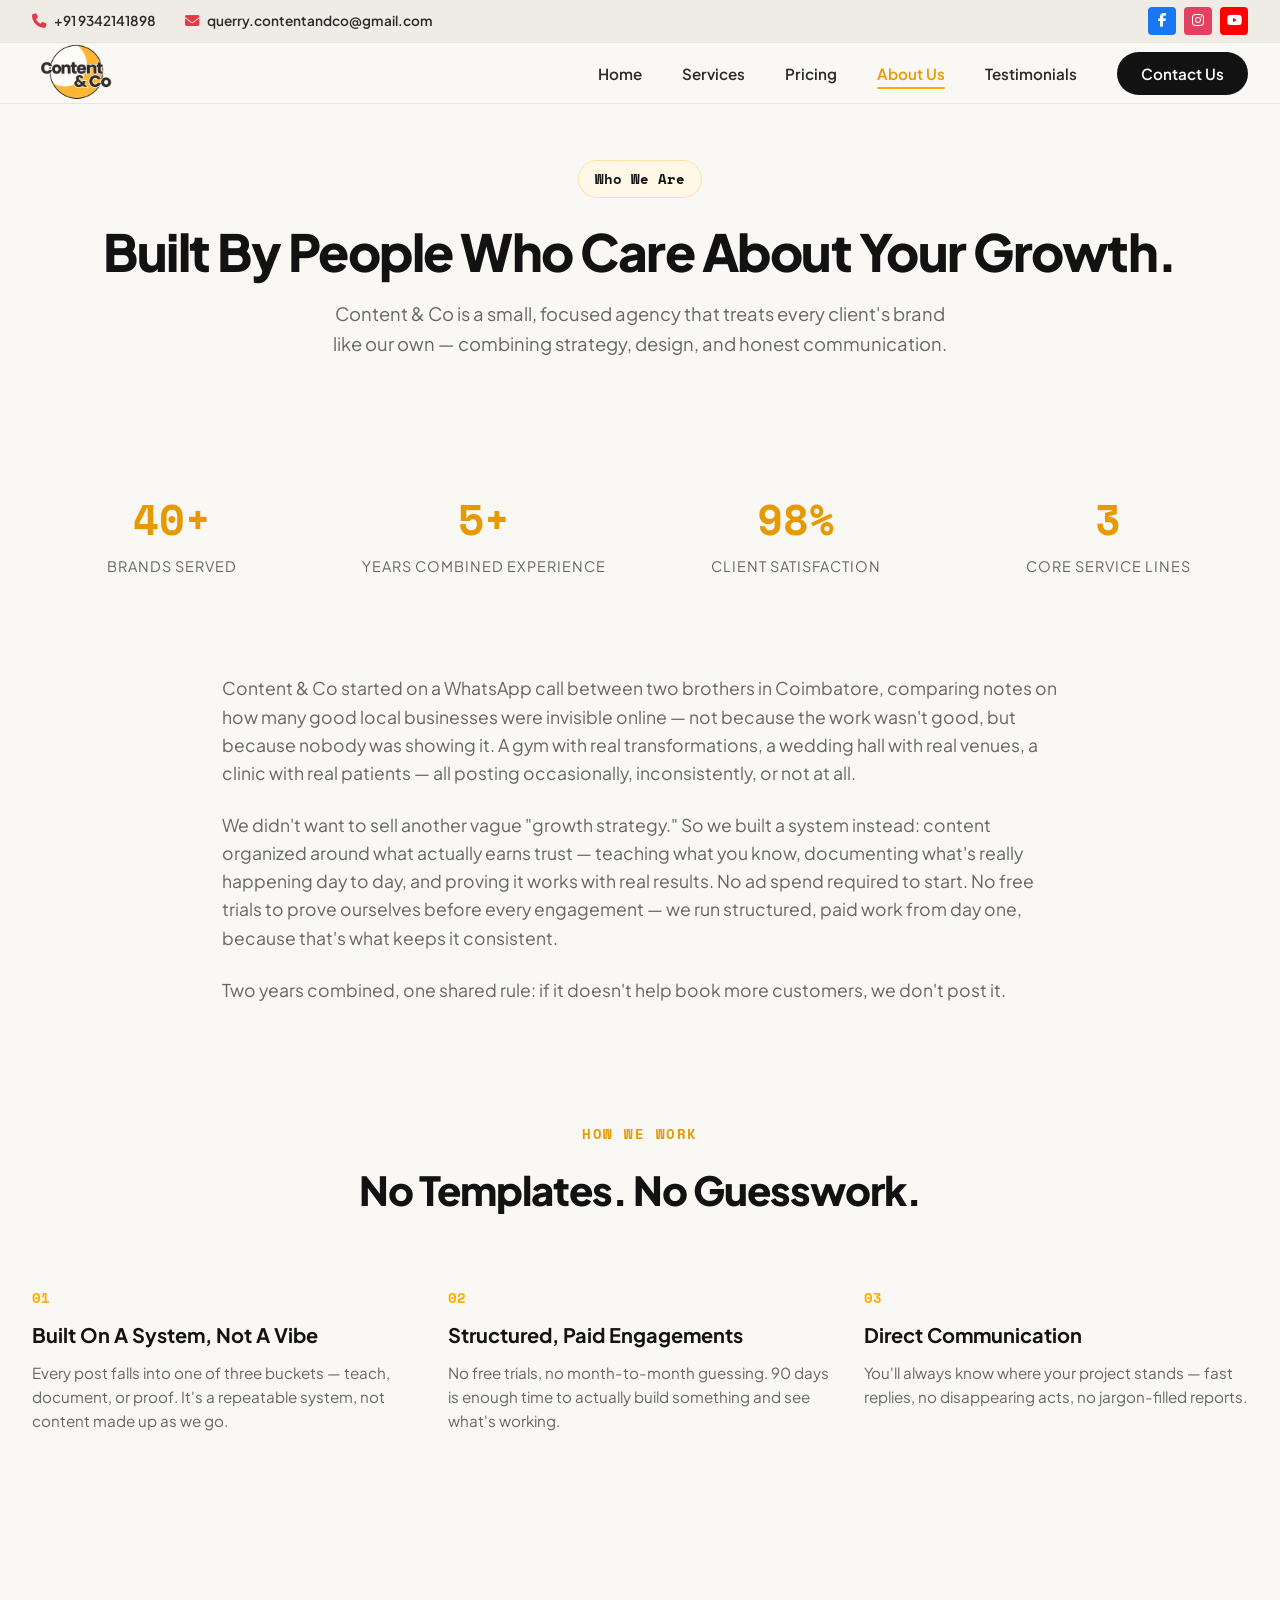
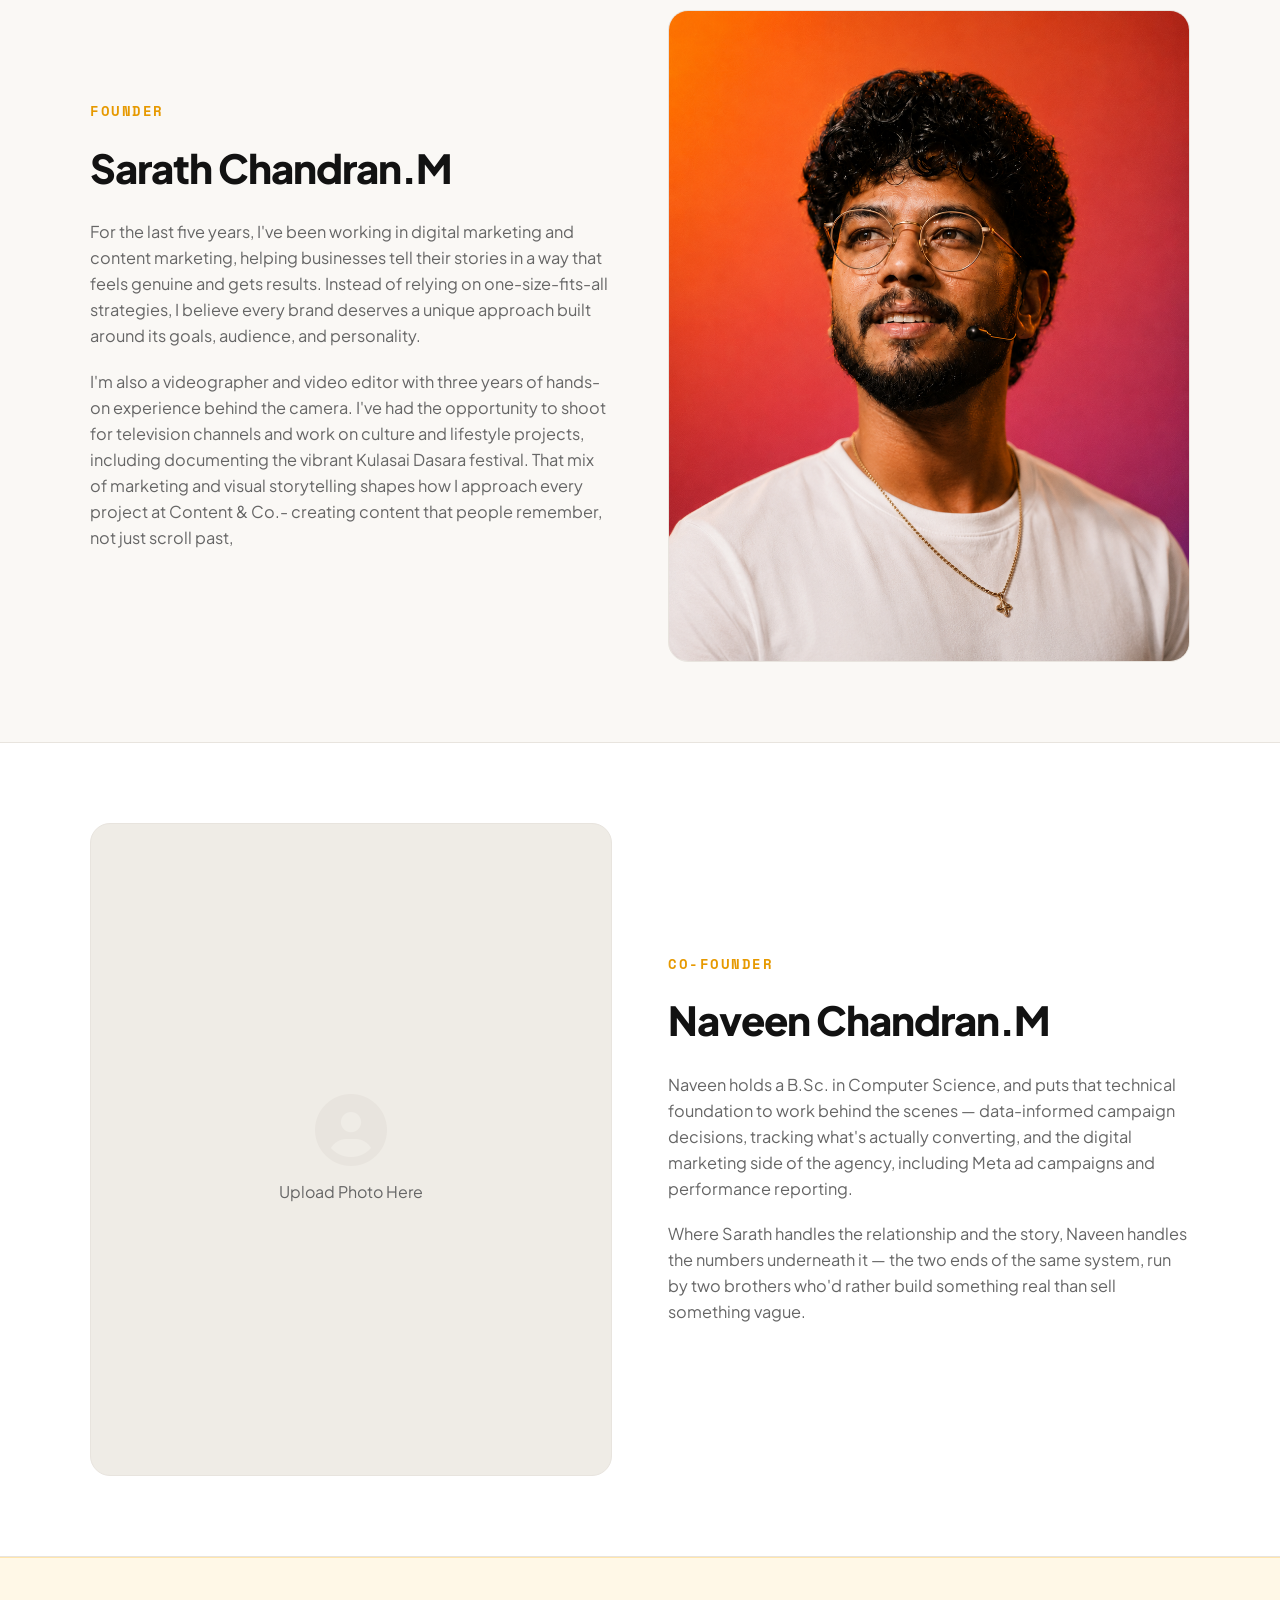
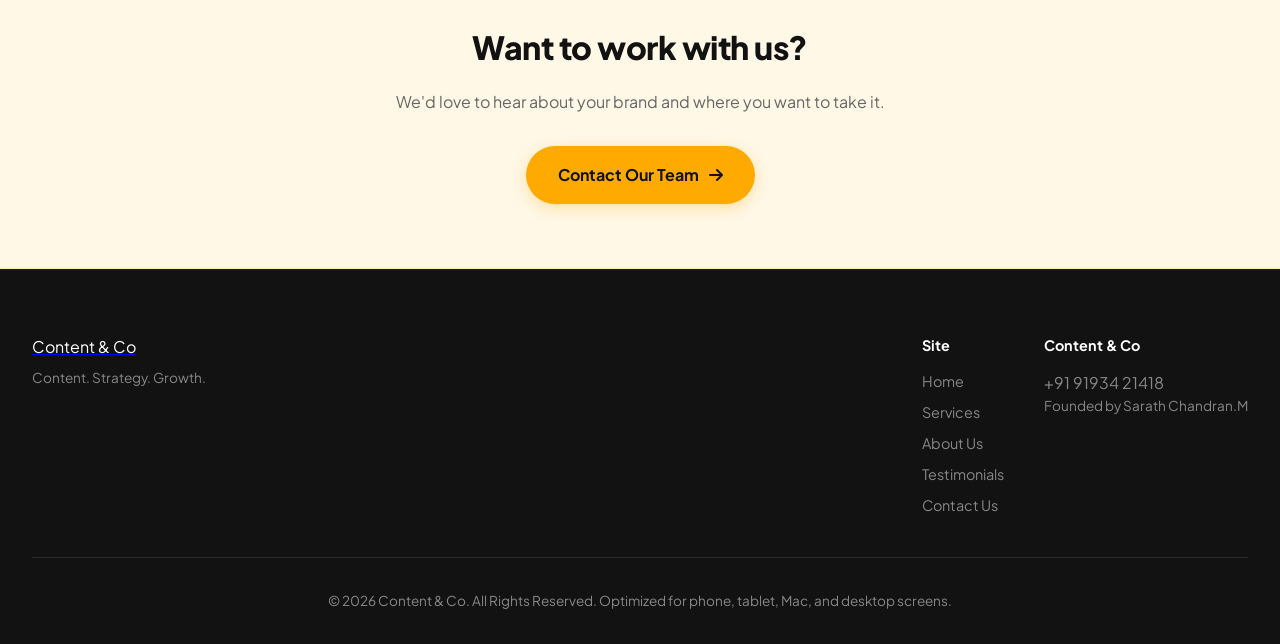
==== about.html @ ff3e96d4 "A full reset in all files" ====
<!DOCTYPE html>
<html lang="en">
<head>
    <meta charset="UTF-8">
    <meta name="viewport" content="width=device-width, initial-scale=1.0">
    <meta name="robots" content="index, follow">

    <title>About Us| Digital Marketing Agency in Coimbatore | Content and Co</title>
    <meta name="description" content="Content & Co runs Instagram, LinkedIn, and content strategy for Coimbatore businesses — gyms, resorts, salons, clinics, stores. Brand building, ZRM content, Meta ads, and web dev.">
    <link rel="canonical" href="https://contentandco.in/">

    <!-- Open Graph -->
    <meta property="og:type" content="website">
    <meta property="og:site_name" content="Content & Co">
    <meta property="og:title" content="Content & Co | Digital Marketing Agency in Coimbatore">
    <meta property="og:description" content="Content & Co runs Instagram, LinkedIn, and content strategy for Coimbatore businesses — gyms, resorts, salons, clinics. Brand building, ZRM content, Meta ads, and web dev.">
    <meta property="og:url" content="https://contentandco.in/">
    <meta property="og:image" content="https://contentandco.in/images/logoc.png">
    <meta property="og:locale" content="en_IN">

    <!-- Twitter Card -->
    <meta name="twitter:card" content="summary_large_image">
    <meta name="twitter:title" content="Content & Co | Digital Marketing Agency in Coimbatore">
    <meta name="twitter:description" content="Content & Co runs Instagram, LinkedIn, and content strategy for Coimbatore businesses — gyms, resorts, salons, clinics.">
    <meta name="twitter:image" content="https://contentandco.in/images/logoc.png">

    <!-- Favicons -->
    <link rel="icon" type="image/x-icon" href="/images/favicon/favicon.ico">
    <link rel="icon" type="image/png" sizes="32x32" href="/images/favicon/favicon-32x32.png">
    <link rel="icon" type="image/png" sizes="16x16" href="/images/favicon/favicon-16x16.png">
    <link rel="apple-touch-icon" sizes="180x180" href="/images/favicon/apple-touch-icon.png">
    <link rel="manifest" href="/site.webmanifest">
    <meta name="theme-color" content="#FFAA00">

    <link rel="preconnect" href="https://fonts.googleapis.com">
    <link rel="preconnect" href="https://fonts.gstatic.com" crossorigin>
    <link href="https://fonts.googleapis.com/css2?family=Plus+Jakarta+Sans:wght@400;500;600;700;800&family=Space+Mono:wght@400;700&display=swap" rel="stylesheet">
    <link rel="stylesheet" href="https://cdnjs.cloudflare.com/ajax/libs/font-awesome/6.4.0/css/all.min.css">
    <link rel="stylesheet" href="styles.css">

    <!-- Structured data: Organization -->
    <script type="application/ld+json">
    {
      "@context": "https://schema.org",
      "@type": "ProfessionalService",
      "name": "Content & Co",
      "url": "https://contentandco.in/",
      "logo": "https://contentandco.in/images/logoc.png",
      "image": "https://contentandco.in/images/logoc.png",
      "description": "Content & Co is a Coimbatore-based digital marketing agency helping local businesses grow on Instagram and LinkedIn through brand building, the ZRM content framework, Meta ads, Instagram coaching, and web development.",
      "email": "querry.contentandco@gmail.com",
      "telephone": "+919342141898",
      "priceRange": "₹₹",
      "areaServed": {
        "@type": "City",
        "name": "Coimbatore"
      },
      "address": {
        "@type": "PostalAddress",
        "addressLocality": "Coimbatore",
        "addressRegion": "Tamil Nadu",
        "addressCountry": "IN"
      }
    }
    </script>
</head>
<body>

   <header id="site-header">
    <div class="top-bar">
        <div class="top-bar-container">
            <div class="top-bar-contact">
                <a href="tel:+919342141898">
                    <i class="fa fa-phone"></i> +91 9342141898
                </a>
                <a href="mailto:helpdesk@tamilbusinesstribe.com">
                    <i class="fas fa-envelope"></i> querry.contentandco@gmail.com
                </a>
            </div>
            <div class="top-bar-social">
                <a href="#" class="social-icon fb" aria-label="Facebook"><i class="fab fa-facebook-f"></i></a>
                <a href="#" class="social-icon insta" aria-label="Instagram"><i class="fab fa-instagram"></i></a>
                <a href="#" class="social-icon yt" aria-label="YouTube"><i class="fab fa-youtube"></i></a>
            </div>
        </div>
    </div>
        <div class="nav-container">
            <a href="index.html" class="logo">
                <img src="images/logoc.png" alt="Content & Co" class="logo-img">
            </a>
            <button class="mobile-menu-btn" id="menu-btn" aria-label="Toggle Menu">
                <i class="fas fa-bars"></i>
            </button>
            <ul class="nav-links" id="nav-links">
                <li><a href="index.html">Home</a></li>
                <li><a href="services.html">Services</a></li>
                <li><a href="pricing.html">Pricing</a></li>
                <li><a href="about.html">About Us</a></li>
                <li><a href="testimonials.html">Testimonials</a></li>
                <li><a href="contact.html" class="btn-nav">Contact Us</a></li>
            </ul>
        </div>
    </header>

    <!-- Page Hero -->
    <section class="page-hero">
        <span class="hero-tagline" data-load="1">Who We Are</span>
        <h1 class="word-reveal">Built By People Who Care About Your Growth.</h1>
        <p data-load="3">Content & Co is a small, focused agency that treats every client's brand like our own — combining strategy, design, and honest communication.</p>
    </section>

    <!-- Stats -->
    <section class="stats reveal-stagger">
        <div class="stat-item">
            <span class="stat-num">40+</span>
            <span class="stat-label">Brands Served</span>
        </div>
        <div class="stat-item">
            <span class="stat-num">5+</span>
            <span class="stat-label">Years Combined Experience</span>
        </div>
        <div class="stat-item">
            <span class="stat-num">98%</span>
            <span class="stat-label">Client Satisfaction</span>
        </div>
        <div class="stat-item">
            <span class="stat-num">3</span>
            <span class="stat-label">Core Service Lines</span>
        </div>
    </section>

    <!-- Story -->
    <section class="story reveal">
        <p>Content & Co started on a WhatsApp call between two brothers in Coimbatore, comparing notes on how many good local businesses were invisible online — not because the work wasn't good, but because nobody was showing it. A gym with real transformations, a wedding hall with real venues, a clinic with real patients — all posting occasionally, inconsistently, or not at all.</p>
        <p>We didn't want to sell another vague "growth strategy." So we built a system instead: content organized around what actually earns trust — teaching what you know, documenting what's really happening day to day, and proving it works with real results. No ad spend required to start. No free trials to prove ourselves before every engagement — we run structured, paid work from day one, because that's what keeps it consistent.</p>
        <p>Two years combined, one shared rule: if it doesn't help book more customers, we don't post it.</p>
    </section>

    <!-- Values -->
    <section class="values">
        <div class="section-header reveal">
            <span class="section-subtitle">How We Work</span>
            <h2 class="section-title">No Templates. No Guesswork.</h2>
        </div>
        <div class="values-grid reveal-stagger">
            <div class="value-card">
                <span class="value-num">01</span>
                <h3>Built On A System, Not A Vibe</h3>
                <p>Every post falls into one of three buckets — teach, document, or proof. It's a repeatable system, not content made up as we go.</p>
            </div>
            <div class="value-card">
                <span class="value-num">02</span>
                <h3>Structured, Paid Engagements</h3>
                <p>No free trials, no month-to-month guessing. 90 days is enough time to actually build something and see what's working.</p>
            </div>
            <div class="value-card">
                <span class="value-num">03</span>
                <h3>Direct Communication</h3>
                <p>You'll always know where your project stands — fast replies, no disappearing acts, no jargon-filled reports.</p>
            </div>
        </div>
    </section>

    <!-- Founder -->
    <section class="founder-section reveal">
      <div class="founder-inner">
        <div class="founder-text">
            <span class="section-subtitle">Founder</span>
            <h2 class="section-title" style="margin-bottom:1.2rem;">Sarath Chandran.M</h2>
            <p>For the last five years, I've been working in digital marketing and content marketing, helping businesses tell their stories in a way that feels genuine and gets results. Instead of relying on one-size-fits-all strategies, I believe every brand deserves a unique approach built around its goals, audience, and personality.</p>
            <p>I'm also a videographer and video editor with three years of hands-on experience behind the camera. I've had the opportunity to shoot for television channels and work on culture and lifestyle projects, including documenting the vibrant Kulasai Dasara festival. That mix of marketing and visual storytelling shapes how I approach every project at Content & Co.- creating content that people remember, not just scroll past,</p>
        </div>
        <div class="founder-photo">
            <!--
                PHOTO GOES HERE — Sarath Chandran.M
                Replace the <div class="member-placeholder">...</div> block below
                with an <img> tag pointing to your photo, e.g.:
                <img src="images/sarath-chandran.jpg" alt="Sarath Chandran.M">
                Recommended: a portrait photo, at least 600x750px,
                saved inside an "images" folder next to this HTML file.
            -->
            <div class="member-placeholder">
                <i class="fas fa-user-circle"></i>
                <img src="images/sarath.png" alt="Sarath Chandran.M">
            </div>
        </div>
      </div>
    </section>

    <!-- Co-Founder -->
    <section class="founder-section founder-section-alt reveal">
      <div class="founder-inner">
        <div class="founder-photo">
            <!--
                PHOTO GOES HERE — Naveen Chandran.M
                Replace the <div class="member-placeholder">...</div> block below
                with an <img> tag pointing to your photo, e.g.:
                <img src="images/naveen-chandran.jpg" alt="Naveen Chandran.M">
                Recommended: a portrait photo, at least 600x750px,
                saved inside an "images" folder next to this HTML file.
            -->
            <div class="member-placeholder">
                <i class="fas fa-user-circle"></i>
                <span>Upload Photo Here</span>
            </div>
        </div>
        <div class="founder-text">
            <span class="section-subtitle">Co-Founder</span>
            <h2 class="section-title" style="margin-bottom:1.2rem;">Naveen Chandran.M</h2>
            <p>Naveen holds a B.Sc. in Computer Science, and puts that technical foundation to work behind the scenes — data-informed campaign decisions, tracking what's actually converting, and the digital marketing side of the agency, including Meta ad campaigns and performance reporting.</p>
            <p>Where Sarath handles the relationship and the story, Naveen handles the numbers underneath it — the two ends of the same system, run by two brothers who'd rather build something real than sell something vague.</p>
        </div>
      </div>
    </section>

    <!-- CTA Band -->
    <section class="cta-band">
        <div class="reveal">
            <h2>Want to work with us?</h2>
            <p>We'd love to hear about your brand and where you want to take it.</p>
            <a href="contact.html" class="btn-primary">Contact Our Team <i class="fas fa-arrow-right"></i></a>
        </div>
    </section>
    

    <footer>
        <div class="footer-container">
            <div class="footer-brand">
                <a href="index.html" class="logo" style="margin-bottom: 0.5rem;">
                    <div class="logo-crescent"></div>
                    <span class="logo-text">Content & Co</span>
                </a>
                <p style="font-size:0.85rem; margin-top:0.5rem;">Content. Strategy. Growth.</p>
            </div>
            <div class="footer-links">
                <div class="footer-col">
                    <h4>Site</h4>
                    <a href="index.html">Home</a>
                    <a href="services.html">Services</a>
                    <a href="about.html">About Us</a>
                    <a href="testimonials.html">Testimonials</a>
                    <a href="contact.html">Contact Us</a>
                </div>
                <div class="footer-col">
                    <h4>Content & Co</h4>
                    <p style="font-size:0.85rem;"></p>+91 91934 21418</p>
                    <p style="font-size:0.85rem;">Founded by Sarath Chandran.M</p>
                </div>
            </div>
        </div>
        <div class="footer-copy">
            <p>&copy; 2026 Content & Co. All Rights Reserved. Optimized for phone, tablet, Mac, and desktop screens.</p>
        </div>
    </footer>
    <script src="main.js"></script>
</body>
</html>
---- styles.css ----
/* ===== Content & Co — Shared Stylesheet ===== */
:root {
    --primary: #FFAA00;
    --primary-dark: #E69900;
    --primary-light: #FFF8E7;
    --dark: #121212;
    --dark-card: #1E1E1E;
    --text-main: #2A2A2A;
    --text-muted: #666666;
    --bg-body: #FAF8F5;
    --white: #FFFFFF;
    --border-color: #E8E4DE;
    --radius-lg: 20px;
    --radius-md: 12px;
    --radius-sm: 8px;
    --shadow: 0 10px 30px rgba(0, 0, 0, 0.05);
    --transition: all 0.3s cubic-bezier(0.16, 1, 0.3, 1);
    --ease: cubic-bezier(0.16, 1, 0.3, 1);
}

* {
    margin: 0;
    padding: 0;
    box-sizing: border-box;
    font-family: 'Plus Jakarta Sans', sans-serif;
    scroll-behavior: smooth;
}

html {
    overscroll-behavior-y: none;
}

body {
    background-color: var(--bg-body);
    color: var(--text-main);
    line-height: 1.6;
    overflow-x: hidden;
    overscroll-behavior-y: none;
}

/* ===================================================
   FADE-IN ANIMATION SYSTEM
   =================================================== */

/* Page-load sequence: elements with [data-load] fade/rise in on load,
   staggered by their data-load index. Respects reduced-motion. */
[data-load] {
    opacity: 0;
    transform: translateY(14px);
    animation: fadeUp 0.65s var(--ease) forwards;
}
[data-load="1"] { animation-delay: 0.05s; }
[data-load="2"] { animation-delay: 0.15s; }
[data-load="3"] { animation-delay: 0.25s; }
[data-load="4"] { animation-delay: 0.35s; }
[data-load="5"] { animation-delay: 0.45s; }

@keyframes fadeUp {
    to { opacity: 1; transform: translateY(0); }
}

/* Scroll-triggered reveals: elements with .reveal fade in as they
   enter the viewport (class toggled by IntersectionObserver in main.js) */
.reveal {
    opacity: 0;
    transform: translateY(24px);
    transition: opacity 1.4s var(--ease), transform 1.4s var(--ease);
}
.reveal.is-visible {
    opacity: 1;
    transform: translateY(0);
}
.reveal-stagger.is-visible > * {
    opacity: 1;
    transform: translateY(0);
}
.reveal-stagger > * {
    opacity: 0;
    transform: translateY(22px);
    transition: opacity 1.3s var(--ease), transform 1.3s var(--ease);
}
.reveal-stagger.is-visible > *:nth-child(1) { transition-delay: 0.1s; }
.reveal-stagger.is-visible > *:nth-child(2) { transition-delay: 0.28s; }
.reveal-stagger.is-visible > *:nth-child(3) { transition-delay: 0.46s; }
.reveal-stagger.is-visible > *:nth-child(4) { transition-delay: 0.64s; }
.reveal-stagger.is-visible > *:nth-child(5) { transition-delay: 0.82s; }
.reveal-stagger.is-visible > *:nth-child(6) { transition-delay: 1.0s; }

/* Word-by-word headline reveal: wrap words in <span class="word"> */
.word-reveal .word {
    display: inline-block;
    opacity: 0;
    transform: translateY(0.4em);
    filter: blur(4px);
    animation: wordIn 0.55s var(--ease) forwards;
}

@keyframes wordIn {
    to { opacity: 1; transform: translateY(0); filter: blur(0); }
}

@media (prefers-reduced-motion: reduce) {
    [data-load], .reveal, .reveal-stagger > *, .word-reveal .word {
        animation: none !important;
        transition: none !important;
        opacity: 1 !important;
        transform: none !important;
        filter: none !important;
    }
    .btn-primary, .btn-secondary, .btn-submit, .btn-nav {
        background-position: 0 0 !important;
        transition: none !important;
    }
    .service-card::before, .service-detail-card::before, .pricing-card::before,
    .contact-box::before, .standalone-card::before, .member-card::before,
    .testimonial-card::before, .testimonial-card-light::before, .whatsapp-cta::before {
        display: none !important;
    }
}

/* ===================================================
   MICRO-INTERACTIONS
   =================================================== */

/* Button sweep */
.btn-primary, .btn-secondary, .btn-submit, .btn-nav {
    background-image: linear-gradient(115deg, transparent 30%, rgba(255,255,255,0.4) 48%, rgba(255,255,255,0.4) 52%, transparent 70%);
    background-repeat: no-repeat;
    background-size: 220% 100%;
    background-position: 160% 0;
    transition: background-position 0.65s var(--ease), var(--transition);
}
.btn-primary:hover, .btn-secondary:hover, .btn-submit:hover, .btn-nav:hover {
    background-position: -60% 0;
}
.btn-primary:active, .btn-secondary:active, .btn-submit:active, .btn-nav:active {
    transform: scale(0.97);
}

/* Card spotlight */
.service-card, .service-detail-card, .pricing-card, .contact-box,
.standalone-card, .member-card, .testimonial-card, .testimonial-card-light,
.whatsapp-cta {
    position: relative;
    isolation: isolate;
}
.service-card::before, .service-detail-card::before, .pricing-card::before,
.contact-box::before, .standalone-card::before, .member-card::before,
.testimonial-card::before, .testimonial-card-light::before, .whatsapp-cta::before {
    content: "";
    position: absolute;
    inset: 0;
    border-radius: inherit;
    background: radial-gradient(220px circle at var(--mx, 50%) var(--my, 50%), rgba(255,170,0,0.14), transparent 72%);
    opacity: 0;
    transition: opacity 0.35s ease;
    pointer-events: none;
    z-index: 0;
}
.service-card:hover::before, .service-detail-card:hover::before, .pricing-card:hover::before,
.contact-box:hover::before, .standalone-card:hover::before, .member-card:hover::before,
.testimonial-card:hover::before, .testimonial-card-light:hover::before, .whatsapp-cta:hover::before {
    opacity: 1;
}
/* ===================================================
   TOP CONTACT & SOCIAL BAR
   =================================================== */
.top-bar {
    background-color: #EFECE6; /* Light gray tint matching existing palette */
    border-bottom: 1px solid var(--border-color); /* Matches existing border variable */
    font-size: 0.85rem;
    padding: 0.45rem 0;
}

.top-bar-container {
    max-width: 1280px; /* Aligns with existing container widths */
    margin: 0 auto;
    padding: 0 2rem;
    display: flex;
    justify-content: space-between;
    align-items: center;
}

.top-bar-contact {
    display: flex;
    align-items: center;
    gap: 1.8rem;
}

.top-bar-contact a {
    color: var(--text-main);
    text-decoration: none;
    display: inline-flex;
    align-items: center;
    gap: 0.5rem;
    font-weight: 600;
    transition: var(--transition);
}

.top-bar-contact a i {
    color: #e63946; /* Accent icon color (e.g., Red) */
    font-size: 0.9rem;
}

.top-bar-contact a:hover {
    color: var(--primary-dark);
}

/* Social Icons */
.top-bar-social {
    display: flex;
    align-items: center;
    gap: 0.5rem;
}

.social-icon {
    width: 28px;
    height: 28px;
    display: flex;
    align-items: center;
    justify-content: center;
    border-radius: 4px;
    color: var(--white);
    text-decoration: none;
    font-size: 0.85rem;
    transition: var(--transition);
}

.social-icon.fb { background-color: #1877F2; }
.social-icon.insta { background-color: #E4405F; }
.social-icon.yt { background-color: #FF0000; }

.social-icon:hover {
    opacity: 0.88;
    transform: translateY(-1px);
}

/* ===================================================
   RESPONSIVE OVERRIDES
   =================================================== */
@media (max-width: 768px) {
    .top-bar {
        padding: 0.2rem 0; /* Minimal top/bottom padding */
    }
    .top-bar-container {
        padding: 0 0.75rem;
        justify-content: center;
    }
    
    
    /* Hides social icons on mobile to prevent clutter */
    .top-bar-social {
        display: none; 
    }
    
    .top-bar-contact {
        gap: 1rem;
        font-size: 0.78rem;
    }
}

@media (max-width: 480px) {
    .top-bar {
        padding: 0.3rem 0; /* a bit more room since text can wrap to 2 lines now */
    }

    .top-bar-contact {
        font-size: 0.68rem; /* Extra small readable font */
        gap: 0.35rem 0.8rem;
        flex-wrap: wrap; /* let phone/email drop to their own line instead of truncating */
        justify-content: center;
    }

    .top-bar-contact a {
        white-space: nowrap; /* keep each item itself on one line, just allow wrapping between items */
    }
}
/* ===================================================
   HEADER & NAV
   =================================================== */
header, #site-header {
    position: fixed;
    top: 0;
    left: 0;
    width: 100%;
    background: rgba(250, 248, 245, 0.95);
    backdrop-filter: blur(12px);
    z-index: 1000;
    border-bottom: 1px solid var(--border-color);
    transition: box-shadow 0.3s ease;
}

#site-header.scrolled {
    box-shadow: 0 6px 24px rgba(0, 0, 0, 0.06);
}

.nav-container {
    max-width: 1280px;
    margin: 0 auto;
    padding: 1.2rem 2rem;
    height: 70px;
    display: flex;
    justify-content: space-between;
    align-items: center;
    position: relative;
    z-index: 1001;
}

.logo {
    display: flex;
    align-items: center;
    padding: 0px 0  ;
    height: 100%;
}

.logo-img {
    height: auto;
    max-height: 60px; 
    width: auto;
    object-fit: fill;
    display: block;
    transition: max-height 0.3s ease;
}

/* 2. Large Mobile / Phablets (426px to 768px) */
@media (min-width: 426px) {
    .logo-img {
        max-height: 60px;
    }
    .logo-img {
        max-height: 80px; /* Larger, prominent logo for bigger displays */
    }
}

/* 3. Tablets and Desktops (> 768px) */
@media (min-width: 769px) {
    .nav-container {
        height: 60px; /* Slightly increased container height for desktop breathing room */
    }
    
    .logo-img {
        max-height: 95px; /* Larger, prominent logo for bigger displays */
    }
}


.nav-links {
    display: flex;
    gap: 2.5rem;
    list-style: none;
    align-items: center;
}

.nav-links a {
    text-decoration: none;
    color: var(--text-main);
    font-weight: 600;
    font-size: 0.95rem;
    transition: var(--transition);
    position: relative;
}

.nav-links a:hover {
    color: var(--primary-dark);
}

.nav-links a.active {
    color: var(--primary-dark);
}

.nav-links a.active::after {
    content: '';
    position: absolute;
    bottom: -6px;
    left: 0;
    width: 100%;
    height: 2px;
    background: var(--primary);
    border-radius: 2px;
}

.btn-nav {
    background-color: var(--dark);
    color: var(--white) !important;
    padding: 0.75rem 1.5rem;
    border-radius: 50px;
    transition: var(--transition);
}

.btn-nav:hover {
    background-color: var(--primary);
    color: var(--dark) !important;
}

.mobile-menu-btn {
    display: none;
    font-size: 1.5rem;
    background: transparent;
    border: none;
    cursor: pointer;
    color: var(--dark);
    padding: 0.5rem;
    z-index: 1002;
}

/* ===================================================
   PAGE HERO (interior pages)
   =================================================== */
.page-hero {
    padding: 10rem 2rem 4rem;
    max-width: 1280px;
    margin: 0 auto;
    text-align: center;
}

.page-hero .hero-tagline {
    font-family: 'Space Mono', monospace;
    display: inline-block;
    background: var(--primary-light);
    color: var(--dark);
    padding: 0.4rem 1rem;
    border-radius: 50px;
    font-size: 0.9rem;
    font-weight: 700;
    margin-bottom: 1.5rem;
    border: 1px solid rgba(255, 170, 0, 0.3);
}
.brand-engineering .word {
    color: #F5B041;
    -webkit-text-fill-color: #ffaa00;}

.page-hero h1 {
    font-size: clamp(1.9rem, 5vw, 3.2rem);
    line-height: 1.14;
    font-weight: 800;
    color: var(--dark);
    margin-bottom: 1.2rem;
    letter-spacing: -1.5px;
}

.page-hero p {
    font-size: 1.15rem;
    color: var(--text-muted);
    max-width: 620px;
    margin: 0 auto;
}

/* ===================================================
   HOME HERO
   =================================================== */
.hero {
    padding: 10rem 2rem 5rem;
    max-width: 1280px;
    margin: 0 auto;
    display: grid;
    grid-template-columns: 1.2fr 0.8fr;
    gap: 4rem;
    align-items: center;
}

.hero-tagline {
    font-family: 'Space Mono', monospace;
    display: inline-block;
    background: var(--primary-light);
    color: var(--dark);
    padding: 0.4rem 1rem;
    border-radius: 50px;
    font-size: 0.9rem;
    font-weight: 700;
    margin-bottom: 1.5rem;
    border: 1px solid rgba(255, 170, 0, 0.3);
}

.hero h1 {
    font-size: clamp(2.1rem, 5.5vw, 3.8rem);
    line-height: 1.12;
    font-weight: 800;
    color: var(--dark);
    margin-bottom: 1.5rem;
    letter-spacing: -1.5px;
}

.hero p {
    font-size: 1.25rem;
    color: var(--text-muted);
    margin-bottom: 2.5rem;
    max-width: 580px;
}

.hero-btns {
    display: flex;
    gap: 1rem;
    flex-wrap: wrap;
}

.btn-primary {
    background-color: var(--primary);
    color: var(--dark);
    font-weight: 700;
    padding: 1rem 2rem;
    border-radius: 50px;
    text-decoration: none;
    display: inline-flex;
    align-items: center;
    gap: 10px;
    transition: var(--transition);
    border: none;
    cursor: pointer;
    box-shadow: 0 4px 15px rgba(255, 170, 0, 0.3);
}

.btn-primary:hover {
    transform: translateY(-3px);
    background-color: var(--primary-dark);
}

.btn-secondary {
    background-color: transparent;
    color: var(--dark);
    font-weight: 700;
    padding: 1rem 2rem;
    border-radius: 50px;
    text-decoration: none;
    display: inline-flex;
    align-items: center;
    gap: 10px;
    transition: var(--transition);
    border: 2px solid var(--dark);
}

.btn-secondary:hover {
    background-color: var(--dark);
    color: var(--white);
}

.hero-card {
    background: var(--white);
    border-radius: var(--radius-lg);
    padding: 2.5rem;
    box-shadow: var(--shadow);
    border: 1px solid var(--border-color);
    position: relative;
}

.hero-card-badge {
    position: absolute;
    top: -20px;
    right: 20px;
    background: var(--dark);
    color: var(--white);
    padding: 0.5rem 1.2rem;
    border-radius: 50px;
    font-size: 0.85rem;
    font-weight: 700;
}

/* ===================================================
   SERVICES
   =================================================== */
.services {
    padding: 6rem 2rem;
    background: var(--white);
    border-top: 1px solid var(--border-color);
    border-bottom: 1px solid var(--border-color);
}

.section-header {
    text-align: center;
    max-width: 700px;
    margin: 0 auto 4rem;
}

.section-subtitle {
    font-family: 'Space Mono', monospace;
    color: var(--primary-dark);
    font-weight: 700;
    text-transform: uppercase;
    letter-spacing: 1.5px;
    font-size: 0.85rem;
    margin-bottom: 0.8rem;
    display: block;
}

.section-title {
    font-size: clamp(1.7rem, 4vw, 2.5rem);
    color: var(--dark);
    font-weight: 800;
    letter-spacing: -1px;
}

.services-grid {
    max-width: 1280px;
    margin: 0 auto;
    display: grid;
    grid-template-columns: repeat(auto-fit, minmax(300px, 1fr));
    gap: 2rem;
}

.service-card {
    background: var(--bg-body);
    padding: 2.5rem;
    border-radius: var(--radius-lg);
    border: 1px solid var(--border-color);
    transition: var(--transition);
    display: flex;
    flex-direction: column;
    justify-content: space-between;
}

.service-card:hover {
    transform: translateY(-8px);
    border-color: var(--primary);
    box-shadow: 0 15px 30px rgba(0,0,0,0.06);
}

.service-icon {
    width: 60px;
    height: 60px;
    background: var(--primary-light);
    color: var(--primary-dark);
    border-radius: var(--radius-md);
    display: flex;
    align-items: center;
    justify-content: center;
    font-size: 1.8rem;
    margin-bottom: 1.5rem;
}

.service-card h3 {
    font-size: 1.5rem;
    color: var(--dark);
    margin-bottom: 1rem;
}

.service-card p {
    color: var(--text-muted);
    margin-bottom: 1.5rem;
    font-size: 0.95rem;
}

/* ===================================================
   SERVICE DETAIL CARDS (services page)
   =================================================== */
.services-detail {
    max-width: 1100px;
    margin: 0 auto;
    padding: 2rem 2rem 5rem;
    display: flex;
    flex-direction: column;
    gap: 2rem;
}

.service-detail-card {
    background: var(--white);
    border: 1px solid var(--border-color);
    border-radius: var(--radius-lg);
    padding: 2.5rem;
    display: grid;
    grid-template-columns: auto 1fr;
    gap: 2rem;
    align-items: start;
    box-shadow: var(--shadow);
}

.service-detail-icon {
    width: 64px;
    height: 64px;
    background: var(--primary-light);
    color: var(--primary-dark);
    border-radius: var(--radius-md);
    display: flex;
    align-items: center;
    justify-content: center;
    font-size: 1.9rem;
    flex-shrink: 0;
}

.service-detail-body h2 {
    font-size: 1.6rem;
    color: var(--dark);
    margin: 0.4rem 0 0.8rem;
    letter-spacing: -0.5px;
}

.service-detail-body > p {
    color: var(--text-muted);
    margin-bottom: 1.2rem;
    max-width: 640px;
}

.service-list {
    list-style: none;
    margin-bottom: 1.6rem;
    display: grid;
    grid-template-columns: repeat(auto-fit, minmax(220px, 1fr));
    gap: 0.6rem 1.5rem;
}

.service-list li {
    color: var(--text-main);
    font-size: 0.95rem;
    display: flex;
    align-items: center;
    gap: 0.6rem;
}

.service-list i {
    color: var(--primary-dark);
    font-size: 0.85rem;
}

/* ===================================================
   STATS STRIP (about page)
   =================================================== */
.stats {
    padding: 4rem 2rem;
    max-width: 1280px;
    margin: 0 auto;
    display: grid;
    grid-template-columns: repeat(auto-fit, minmax(180px, 1fr));
    gap: 2rem;
    text-align: center;
}

.stat-item .stat-num {
    font-family: 'Space Mono', monospace;
    font-size: 2.6rem;
    font-weight: 700;
    color: var(--primary-dark);
    display: block;
}

.stat-item .stat-label {
    color: var(--text-muted);
    font-size: 0.9rem;
    text-transform: uppercase;
    letter-spacing: 1px;
    margin-top: 0.4rem;
}

/* ===================================================
   STORY / VALUES (about page)
   =================================================== */
.story {
    padding: 2rem 2rem 6rem;
    max-width: 900px;
    margin: 0 auto;
}

.story p {
    font-size: 1.1rem;
    color: var(--text-muted);
    margin-bottom: 1.5rem;
}

.values {
    padding: 0 2rem 6rem;
    max-width: 1280px;
    margin: 0 auto;
}

.values-grid {
    display: grid;
    grid-template-columns: repeat(auto-fit, minmax(240px, 1fr));
    gap: 2rem;
    margin-top: 3rem;
}

.value-card {
    text-align: left;
}

.value-num {
    font-family: 'Space Mono', monospace;
    color: var(--primary);
    font-weight: 700;
    font-size: 0.9rem;
    display: block;
    margin-bottom: 0.6rem;
}

.value-card h3 {
    font-size: 1.25rem;
    color: var(--dark);
    margin-bottom: 0.6rem;
}

.value-card p {
    color: var(--text-muted);
    font-size: 0.95rem;
}

/* ===================================================
   FOUNDER / CO-FOUNDER (about page)
   =================================================== */
.founder-section {
    padding: 5rem 2rem;
}

.founder-section-alt {
    background: var(--white);
    border-top: 1px solid var(--border-color);
    border-bottom: 1px solid var(--border-color);
}

.founder-inner {
    max-width: 1100px;
    margin: 0 auto;
    display: grid;
    grid-template-columns: 1fr 1fr;
    gap: 3.5rem;
    align-items: center;
}

.founder-text p {
    color: var(--text-muted);
    font-size: 1.02rem;
    margin-bottom: 1.2rem;
}

.founder-photo {
    width: 100%;
    aspect-ratio: 4 / 5;
    background: #EFECE6;
    border-radius: var(--radius-lg);
    border: 1px solid var(--border-color);
    display: flex;
    align-items: center;
    justify-content: center;
    overflow: hidden;
}

.founder-photo img {
    width: 100%;
    height: 100%;
    object-fit: cover;
}

.founder-photo .member-placeholder i {
    font-size: 4.5rem;
}

/* ===================================================
   TEAM
   =================================================== */
.team {
    padding: 6rem 2rem;
    max-width: 1280px;
    margin: 0 auto;
}

.team-grid {
    display: grid;
    grid-template-columns: repeat(auto-fit, minmax(300px, 1fr));
    gap: 2.5rem;
    margin-top: 3rem;
    justify-content: center;
}

.member-card {
    background: var(--white);
    border-radius: var(--radius-lg);
    overflow: hidden;
    border: 1px solid var(--border-color);
    box-shadow: var(--shadow);
    transition: var(--transition);
    text-align: center;
}

.member-card:hover {
    transform: translateY(-6px);
}

.member-img-wrapper {
    width: 100%;
    height: 320px;
    background: #EFECE6;
    position: relative;
    display: flex;
    align-items: center;
    justify-content: center;
    overflow: hidden;
}

.member-img-wrapper img {
    width: 100%;
    height: 100%;
    object-fit: cover;
}

.member-placeholder {
    display: flex;
    flex-direction: column;
    align-items: center;
    color: var(--text-muted);
}

.member-placeholder i {
    font-size: 4rem;
    margin-bottom: 0.8rem;
    color: var(--border-color);
}

.member-info {
    padding: 2rem;
}

.member-info h3 {
    font-size: 1.4rem;
    color: var(--dark);
    margin-bottom: 0.3rem;
}

.member-role {
    color: var(--primary-dark);
    font-weight: 700;
    font-size: 0.9rem;
    text-transform: uppercase;
    letter-spacing: 0.5px;
    margin-bottom: 1rem;
    display: block;
}

/* ===================================================
   TESTIMONIALS
   =================================================== */
.testimonials {
    padding: 6rem 2rem;
    background: var(--dark);
    color: var(--white);
}

.testimonials .section-title {
    color: var(--white);
}

.testimonial-grid {
    max-width: 1280px;
    margin: 3rem auto 0;
    display: grid;
    grid-template-columns: repeat(auto-fit, minmax(280px, 1fr));
    gap: 2rem;
}

.testimonial-card {
    background: var(--dark-card);
    padding: 2.5rem;
    border-radius: var(--radius-lg);
    border: 1px solid rgba(255, 255, 255, 0.08);
    position: relative;
}

.stars {
    color: var(--primary);
    margin-bottom: 1rem;
    font-size: 0.9rem;
}

.testimonial-card p {
    color: #C0C0C0;
    font-style: italic;
    margin-bottom: 1.5rem;
    font-size: 1rem;
}

.client-info h4 {
    color: var(--white);
    font-size: 1.1rem;
}

.client-info span {
    color: #888;
    font-size: 0.85rem;
}

/* Testimonials page: light variant sections */
.testimonials-page-grid {
    max-width: 1280px;
    margin: 0 auto;
    padding: 2rem 2rem 6rem;
    display: grid;
    grid-template-columns: repeat(auto-fit, minmax(300px, 1fr));
    gap: 2rem;
}

.testimonial-card-light {
    background: var(--white);
    padding: 2.5rem;
    border-radius: var(--radius-lg);
    border: 1px solid var(--border-color);
    box-shadow: var(--shadow);
}

.testimonial-card-light p {
    color: var(--text-muted);
    font-style: italic;
    margin-bottom: 1.5rem;
    font-size: 1.02rem;
}

.testimonial-card-light .client-info h4 {
    color: var(--dark);
}

/* CTA band */
.cta-band {
    background: var(--primary-light);
    border-top: 1px solid rgba(255,170,0,0.25);
    border-bottom: 1px solid rgba(255,170,0,0.25);
    padding: 4rem 2rem;
    text-align: center;
}

.cta-band h2 {
    font-size: clamp(1.5rem, 3.5vw, 2rem);
    color: var(--dark);
    font-weight: 800;
    margin-bottom: 1rem;
    letter-spacing: -0.5px;
}

.cta-band p {
    color: var(--text-muted);
    margin-bottom: 2rem;
}

/* ===================================================
   CONTACT
   =================================================== */
.contact-section {
    padding: 2rem 2rem 6rem;
    max-width: 1280px;
    margin: 0 auto;
}

.contact-container-grid {
    display: grid;
    grid-template-columns: repeat(auto-fit, minmax(320px, 1fr));
    gap: 3rem;
    margin-top: 1rem;
}

.contact-box {
    background: var(--white);
    padding: 2.5rem;
    border-radius: var(--radius-lg);
    border: 1px solid var(--border-color);
    box-shadow: var(--shadow);
}

.contact-box-header {
    display: flex;
    align-items: center;
    gap: 15px;
    margin-bottom: 2rem;
    padding-bottom: 1rem;
    border-bottom: 2px solid var(--bg-body);
}

.contact-box-header i {
    width: 50px;
    height: 50px;
    background: var(--primary-light);
    color: var(--primary-dark);
    border-radius: 50%;
    display: flex;
    align-items: center;
    justify-content: center;
    font-size: 1.4rem;
}

.contact-box-header h3 {
    font-size: 1.4rem;
    color: var(--dark);
}

.form-group {
    margin-bottom: 1.2rem;
}

.form-group label {
    display: block;
    font-weight: 600;
    margin-bottom: 0.5rem;
    font-size: 0.9rem;
    color: var(--dark);
}

.form-control {
    width: 100%;
    padding: 0.9rem 1.2rem;
    border: 1px solid var(--border-color);
    border-radius: var(--radius-sm);
    background: var(--bg-body);
    font-size: 0.95rem;
    transition: var(--transition);
}

.form-control:focus {
    outline: none;
    border-color: var(--primary-dark);
    background: var(--white);
}

textarea.form-control {
    resize: vertical;
    min-height: 120px;
}

.btn-submit {
    width: 100%;
    background-color: var(--dark);
    color: var(--white);
    font-weight: 700;
    padding: 1rem;
    border-radius: var(--radius-sm);
    border: none;
    cursor: pointer;
    display: flex;
    align-items: center;
    justify-content: center;
    gap: 10px;
    font-size: 1rem;
    transition: var(--transition);
}

.btn-submit:hover {
    background-color: var(--primary);
    color: var(--dark);
    transform: translateY(-2px);
}

.contact-info-box {
    background: var(--dark);
    color: var(--white);
    padding: 2.5rem;
    border-radius: var(--radius-lg);
}

.contact-info-box h3 {
    font-size: 1.4rem;
    margin-bottom: 1.5rem;
}

.contact-info-row {
    display: flex;
    align-items: flex-start;
    gap: 15px;
    margin-bottom: 1.5rem;
}

.contact-info-row i {
    width: 44px;
    height: 44px;
    background: rgba(255,170,0,0.15);
    color: var(--primary);
    border-radius: 50%;
    display: flex;
    align-items: center;
    justify-content: center;
    font-size: 1.1rem;
    flex-shrink: 0;
}

.contact-info-row h4 {
    font-size: 1rem;
    margin-bottom: 0.2rem;
}

.contact-info-row p, .contact-info-row a {
    color: #aaa;
    font-size: 0.9rem;
    text-decoration: none;
}

/* Modal / Bot Auto Response */
.modal-overlay {
    display: none;
    position: fixed;
    top: 0;
    left: 0;
    width: 100%;
    height: 100%;
    background: rgba(0, 0, 0, 0.6);
    backdrop-filter: blur(4px);
    z-index: 2000;
    align-items: center;
    justify-content: center;
    padding: 1.5rem;
}

.modal-content {
    background: var(--white);
    padding: 2.5rem;
    border-radius: var(--radius-lg);
    max-width: 480px;
    width: 100%;
    text-align: center;
    box-shadow: 0 20px 40px rgba(0,0,0,0.2);
    animation: popIn 0.3s var(--ease);
}

@keyframes popIn {
    from { transform: scale(0.8); opacity: 0; }
    to { transform: scale(1); opacity: 1; }
}

.bot-avatar {
    width: 70px;
    height: 70px;
    background: var(--primary-light);
    color: var(--primary-dark);
    border-radius: 50%;
    display: flex;
    align-items: center;
    justify-content: center;
    font-size: 2rem;
    margin: 0 auto 1.5rem;
}

/* Footer */
footer {
    background: var(--dark);
    color: #888;
    padding: 4rem 2rem 2rem;
    border-top: 1px solid rgba(255, 255, 255, 0.05);
}

.footer-container {
    max-width: 1280px;
    margin: 0 auto;
    display: flex;
    justify-content: space-between;
    align-items: flex-start;
    flex-wrap: wrap;
    gap: 2rem;
    padding-bottom: 2rem;
    border-bottom: 1px solid rgba(255, 255, 255, 0.1);
}

.footer-brand .logo-text {
    color: var(--white);
}

.footer-links {
    display: flex;
    gap: 2.5rem;
    flex-wrap: wrap;
}

.footer-col h4 {
    color: var(--white);
    font-size: 0.9rem;
    margin-bottom: 0.8rem;
}

.footer-col a {
    display: block;
    color: #888;
    text-decoration: none;
    font-size: 0.9rem;
    margin-bottom: 0.5rem;
    transition: var(--transition);
}

.footer-col a:hover {
    color: var(--primary);
}

.footer-copy {
    max-width: 1280px;
    margin: 2rem auto 0;
    text-align: center;
    font-size: 0.85rem;
}

/* ===================================================
   PRICING
   =================================================== */
.pricing-section {
    padding: 2rem 2rem 5rem;
    max-width: 1100px;
    margin: 0 auto;
}

.pricing-grid {
    display: grid;
    grid-template-columns: repeat(auto-fit, minmax(300px, 1fr));
    gap: 2rem;
}

.pricing-card {
    background: var(--white);
    border: 1px solid var(--border-color);
    border-radius: var(--radius-lg);
    padding: 2.5rem;
    box-shadow: var(--shadow);
    position: relative;
}

.pricing-card.featured {
    border: 2px solid var(--primary);
}

.pricing-card.featured::after {
    content: "MOST BOOKED";
    position: absolute;
    top: -14px;
    left: 2.5rem;
    background: var(--primary);
    color: var(--dark);
    font-family: 'Space Mono', monospace;
    font-size: 0.72rem;
    font-weight: 700;
    letter-spacing: 1px;
    padding: 0.35rem 0.9rem;
    border-radius: 50px;
}

.pricing-name {
    font-size: 1.4rem;
    font-weight: 800;
    color: var(--dark);
}

.pricing-amount {
    font-family: 'Space Mono', monospace;
    font-size: 2.4rem;
    font-weight: 700;
    color: var(--primary-dark);
    margin: 0.8rem 0 0.1rem;
}

.pricing-period {
    font-family: 'Space Mono', monospace;
    font-size: 0.85rem;
    color: var(--text-muted);
    display: block;
    margin-bottom: 1.6rem;
}

.pricing-list {
    list-style: none;
}

.pricing-list li {
    display: flex;
    align-items: flex-start;
    gap: 0.7rem;
    padding: 0.7rem 0;
    border-top: 1px solid var(--border-color);
    font-size: 0.95rem;
    color: var(--text-main);
}

.pricing-list li:first-child {
    border-top: none;
}

.pricing-list i {
    color: var(--primary-dark);
    font-size: 0.8rem;
    margin-top: 0.35rem;
    flex-shrink: 0;
}

.standalone-grid {
    display: grid;
    grid-template-columns: repeat(auto-fit, minmax(240px, 1fr));
    gap: 1.5rem;
    margin-top: 3rem;
}

.standalone-card {
    background: var(--bg-body);
    border: 1px solid var(--border-color);
    border-radius: var(--radius-md);
    padding: 1.8rem;
}

.standalone-card h4 {
    font-size: 1.1rem;
    color: var(--dark);
    margin-bottom: 0.5rem;
}

.standalone-card .standalone-price {
    font-family: 'Space Mono', monospace;
    color: var(--primary-dark);
    font-weight: 700;
    font-size: 1rem;
    display: block;
    margin-bottom: 0.6rem;
}

.standalone-card p {
    color: var(--text-muted);
    font-size: 0.9rem;
}

.faq-list {
    margin-top: 3rem;
    display: flex;
    flex-direction: column;
    gap: 1.5rem;
}

.faq-item h4 {
    font-size: 1.05rem;
    color: var(--dark);
    margin-bottom: 0.4rem;
}

.faq-item p {
    color: var(--text-muted);
    font-size: 0.95rem;
}

/* WhatsApp CTA (contact page) */
.whatsapp-cta {
    background: var(--white);
    border: 1px solid var(--border-color);
    border-radius: var(--radius-lg);
    padding: 3rem 2.5rem;
    box-shadow: var(--shadow);
    text-align: center;
}

.whatsapp-cta i {
    width: 64px;
    height: 64px;
    background: var(--primary-light);
    color: var(--primary-dark);
    border-radius: 50%;
    display: flex;
    align-items: center;
    justify-content: center;
    font-size: 1.8rem;
    margin: 0 auto 1.5rem;
}

.whatsapp-cta h3 {
    font-size: 1.5rem;
    color: var(--dark);
    margin-bottom: 0.6rem;
}

.whatsapp-cta p {
    color: var(--text-muted);
    max-width: 420px;
    margin: 0 auto 1.8rem;
}

/* ===================================================
   RESPONSIVE — tablet (≤1024px)
   =================================================== */
@media (max-width: 1024px) {
    .hero {
        grid-template-columns: 1fr;
        padding-top: 8rem;
        gap: 3rem;
        text-align: left;
    }
    .services-grid, .team-grid, .testimonial-grid,
    .testimonials-page-grid, .values-grid, .pricing-grid {
        gap: 1.5rem;
    }
    .service-detail-card {
        grid-template-columns: 56px 1fr;
        gap: 1.5rem;
        padding: 2rem;
    }
    .contact-container-grid {
        grid-template-columns: repeat(auto-fit, minmax(280px, 1fr));
    }
    .founder-inner {
        grid-template-columns: 1fr;
        gap: 2.5rem;
    }
    .founder-photo {
        max-width: 380px;
        margin: 0 auto;
        aspect-ratio: 1 / 1;
    }
}

/* ===================================================
   RESPONSIVE — large phone / small tablet (≤768px)
   =================================================== */
@media (max-width: 768px) {
    .mobile-menu-btn {
        display: flex;
        align-items: center;
        justify-content: center;
        min-width: 44px;
        min-height: 44px;
        z-index: 1002;
    }
    .nav-links {
        display: none;
        flex-direction: column;
        position: absolute;
        top: 100%;
        left: 0;
        width: 100%;
        background: var(--bg-body);
        padding: 1.5rem 2rem;
        border-bottom: 1px solid var(--border-color);
        box-shadow: 0 10px 20px rgba(0, 0, 0, 0.08);
        gap: 0.4rem;
        align-items: flex-start;
        max-height: 80vh;
        overflow-y: auto;
        z-index: 1001;
    }
    .nav-links.active {
        display: flex;
    }
    .nav-links li {
        width: 100%;
    }
    .nav-links a {
        display: block;
        width: 100%;
        padding: 0.85rem 0;
        min-height: 44px;
    }
    .btn-nav {
        display: inline-flex;
        width: auto;
        text-align: center;
        justify-content: center;
    }

    .hero, .page-hero {
        padding-top: 7rem;
    }
    .hero p, .page-hero p {
        font-size: 1.05rem;
    }
    .hero-btns {
        flex-direction: column;
        align-items: stretch;
    }
    .hero-btns a {
        justify-content: center;
        width: 100%;
    }
    .hero-card {
        padding: 2rem;
    }

    .services, .team, .story, .values, .contact-section,
    .testimonials, .testimonials-page-grid, .services-detail, .stats,
    .pricing-section {
        padding-left: 1.5rem;
        padding-right: 1.5rem;
    }
    .services, .testimonials {
        padding-top: 4rem;
        padding-bottom: 4rem;
    }
    .team {
        padding-top: 4rem;
        padding-bottom: 4rem;
    }
    .section-header {
        margin-bottom: 2.5rem;
    }

    .contact-container-grid {
        grid-template-columns: 1fr;
        gap: 2rem;
    }
    .contact-box, .contact-info-box {
        padding: 2rem;
    }

    .service-detail-card {
        grid-template-columns: 1fr;
        text-align: left;
    }
    .service-list {
        grid-template-columns: 1fr;
    }

    .footer-container {
        flex-direction: column;
        align-items: flex-start;
        gap: 2.5rem;
    }
    .footer-links {
        gap: 2rem;
        width: 100%;
    }

    /* Touch-friendly form controls */
    .form-control, .btn-submit, .btn-primary, .btn-secondary {
        min-height: 44px;
    }
}

/* ===================================================
   RESPONSIVE — small phone (≤480px)
   =================================================== */
@media (max-width: 480px) {
    .nav-container {
        padding: 0 1.25rem;
        height: 60px;
    }
    .logo-text {
        font-size: 1.25rem;
    }
    .logo-crescent {
        width: 32px;
        height: 32px;
    }

    .hero, .page-hero {
        padding-left: 1.25rem;
        padding-right: 1.25rem;
        padding-top: 6.5rem;
    }
    .hero-card-badge {
        top: -16px;
        right: 12px;
        font-size: 0.75rem;
        padding: 0.4rem 0.9rem;
    }

    .services, .team, .story, .values, .contact-section,
    .testimonials, .testimonials-page-grid, .services-detail, .stats, .cta-band,
    .pricing-section {
        padding-left: 1.25rem;
        padding-right: 1.25rem;
    }

    .service-card, .contact-box, .contact-info-box, .testimonial-card,
    .testimonial-card-light, .service-detail-card, .pricing-card, .whatsapp-cta {
        padding: 1.5rem;
    }

    .stats {
        grid-template-columns: repeat(2, 1fr);
        gap: 1.5rem;
    }
    .stat-item .stat-num {
        font-size: 2rem;
    }

    .btn-primary, .btn-secondary, .btn-submit {
        width: 100%;
        justify-content: center;
    }

    .member-img-wrapper {
        height: 240px;
    }

    .modal-content {
        padding: 1.75rem;
    }
}

/* ===================================================
   RESPONSIVE — large desktop (≥1600px)
   =================================================== */
@media (min-width: 1600px) {
    .hero, .page-hero, .services-grid, .team-grid, .testimonial-grid,
    .testimonials-page-grid, .contact-container-grid, .stats,
    .services-detail, .values-grid, .footer-container, .footer-copy,
    .pricing-section {
        max-width: 1440px;
    }
}

/* WhatsApp Popup Styles */
  .wa-widget {
    position: fixed;
    bottom: -500px;
    right: 20px;
    left: auto;
    width: 320px;
    background-color: #efeae2; /* WhatsApp chat wallpaper background color */
    border-radius: 12px;
    box-shadow: 0 10px 25px rgba(0, 0, 0, 0.2);
    z-index: 9999;
    font-family: 'Plus Jakarta Sans', sans-serif;
    overflow: hidden;
    transition: bottom 1.5s cubic-bezier(0.175, 0.885, 0.32, 1.275);
  }

  .wa-widget.active {
    bottom: 20px;
  }

  .wa-header {
    background-color: #075e54;
    color: #ffffff;
    padding: 12px 16px;
    display: flex;
    align-items: center;
    justify-content: space-between;
  }

  .wa-profile {
    display: flex;
    align-items: center;
    gap: 10px;
  }

  .wa-avatar {
    position: relative;
    width: 38px;
    height: 38px;
    background-color: #25d366;
    border-radius: 50%;
    display: flex;
    align-items: center;
    justify-content: center;
    font-size: 22px;
    color: #fff;
  }

  .wa-online-dot {
    position: absolute;
    bottom: 2px;
    right: 2px;
    width: 9px;
    height: 9px;
    background-color: #25d366;
    border: 2px solid #075e54;
    border-radius: 50%;
  }

  .wa-info {
    display: flex;
    flex-direction: column;
  }

  .wa-name {
    font-weight: 700;
    font-size: 14px;
    line-height: 1.2;
  }

  .wa-status {
    font-size: 11px;
    opacity: 0.85;
  }

  .wa-close {
    background: none;
    border: none;
    color: #ffffff;
    font-size: 22px;
    cursor: pointer;
    line-height: 1;
    opacity: 0.8;
  }

  .wa-close:hover {
    opacity: 1;
  }

  .wa-body {
    padding: 16px;
    min-height: 120px;
    display: flex;
    align-items: flex-start;
  }

  .wa-message {
    background-color: #ffffff;
    padding: 10px 14px;
    border-radius: 0px 8px 8px 8px;
    font-size: 13px;
    color: #111b21;
    box-shadow: 0 1px 1px rgba(0, 0, 0, 0.13);
    line-height: 1.4;
    position: relative;
  }

  .wa-footer {
    display: flex;
    padding: 10px;
    background-color: #f0f2f5;
    gap: 8px;
  }

  .wa-input {
    flex: 1;
    border: none;
    outline: none;
    padding: 10px 14px;
    border-radius: 20px;
    font-size: 13px;
    background-color: #ffffff;
  }

  .wa-send-btn {
    background-color: #09d261;
    color: #ffffff;
    border: none;
    border-radius: 50%;
    width: 38px;
    height: 38px;
    cursor: pointer;
    display: flex;
    align-items: center;
    justify-content: center;
    font-size: 14px;
    transition: background-color 0.2s;
  }

  .wa-send-btn:hover {
    background-color: #07a84e;
  }
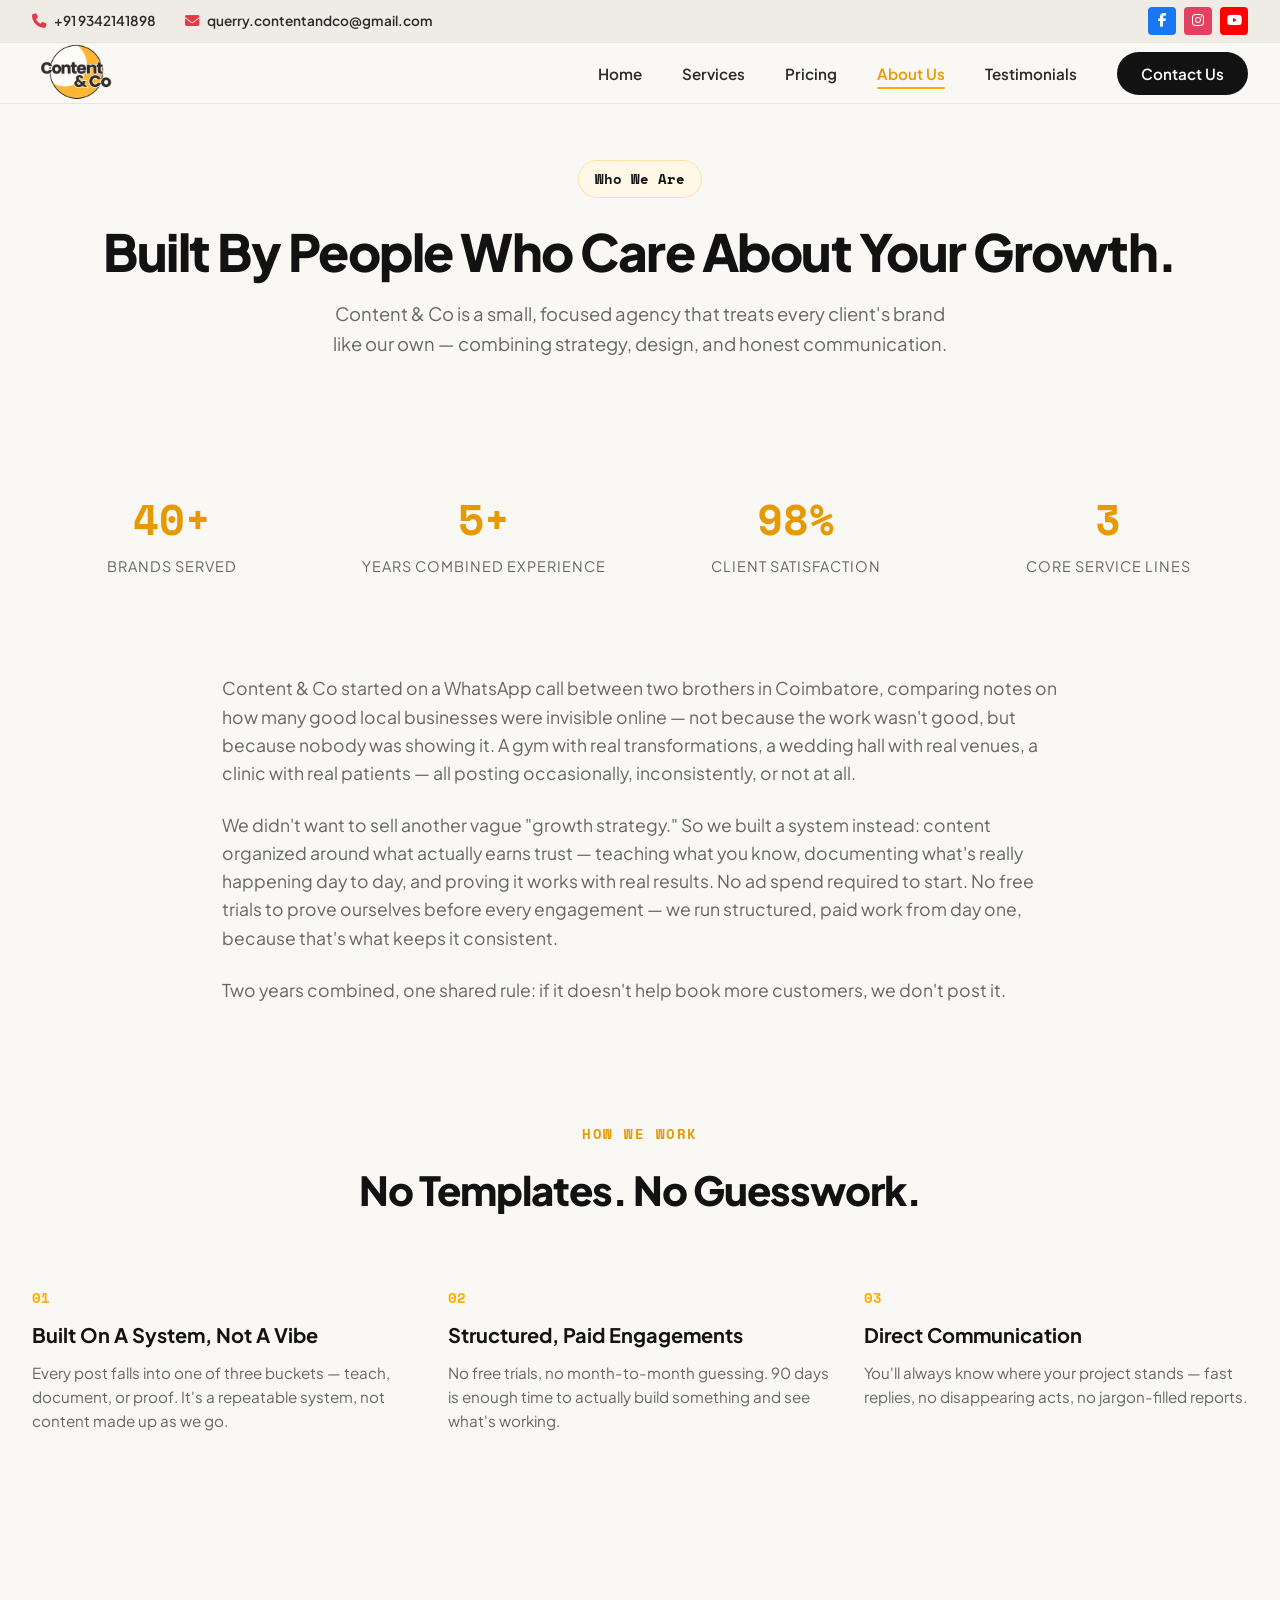
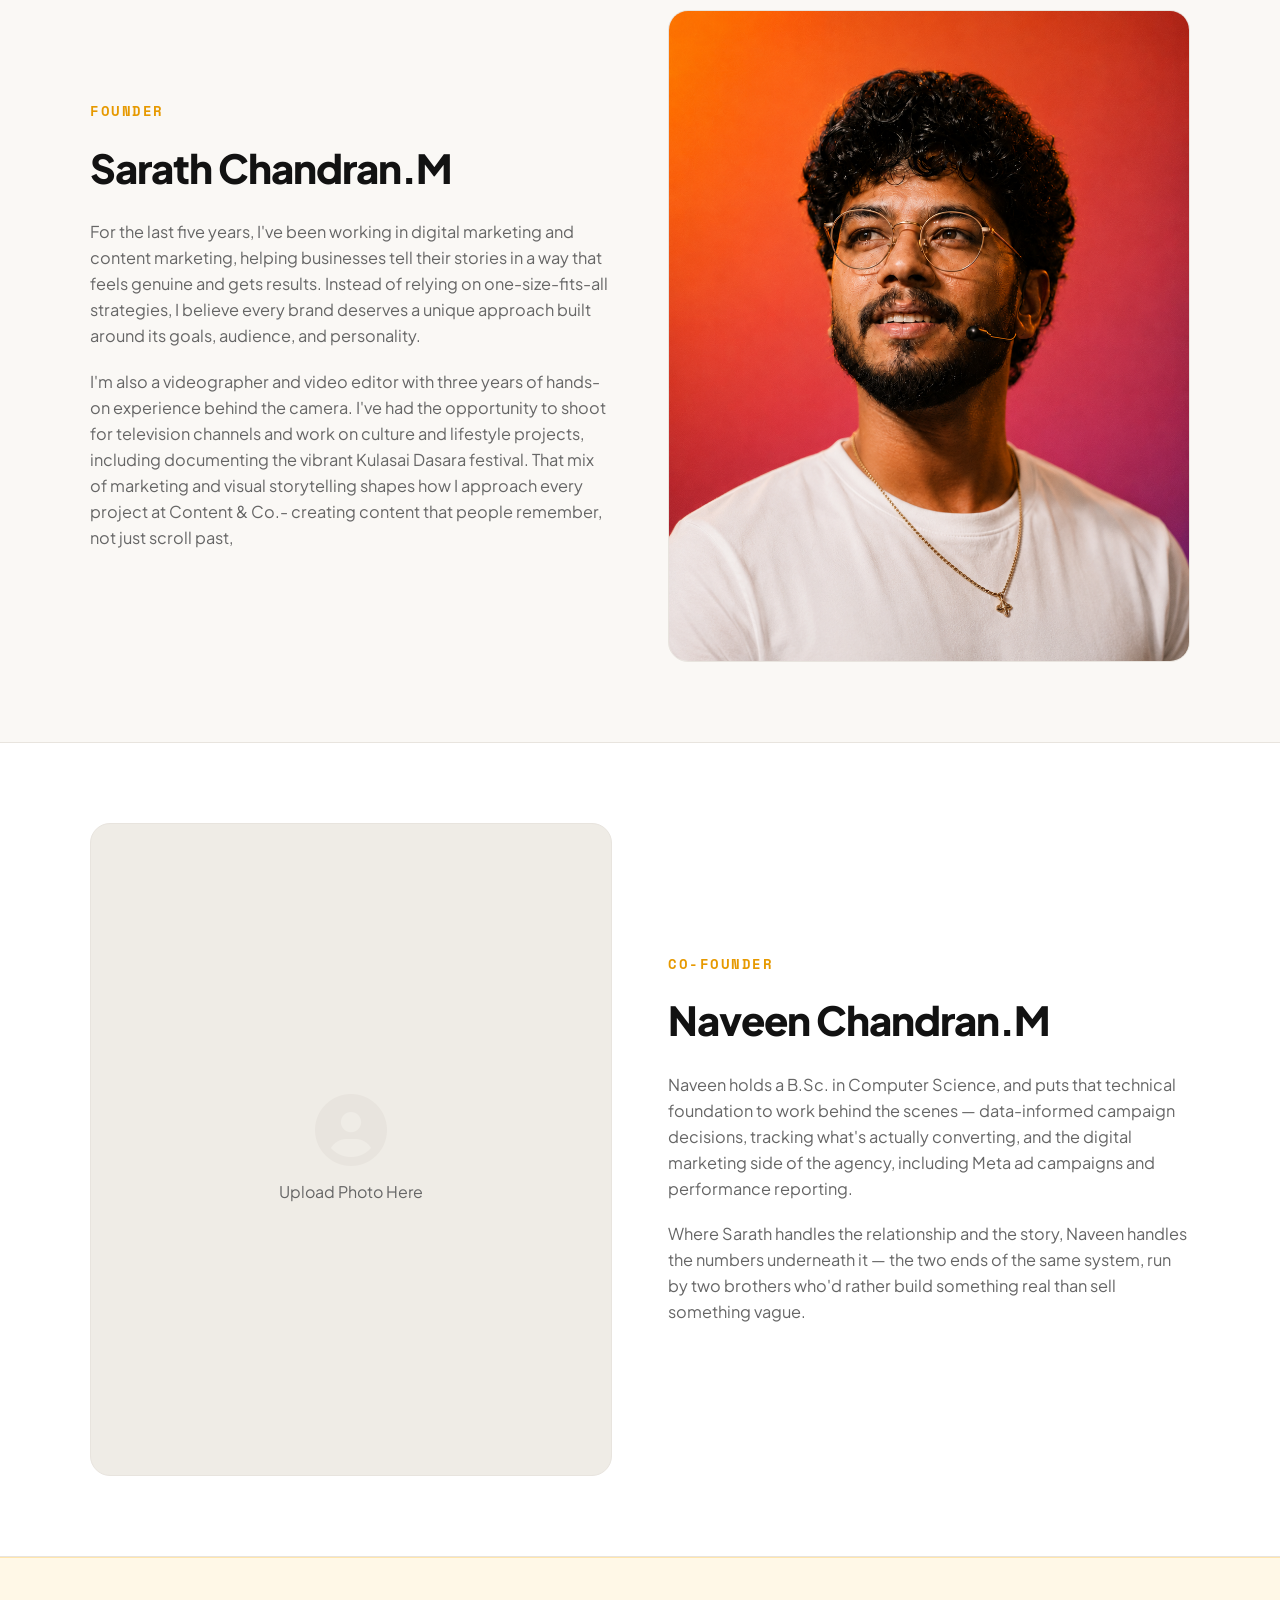
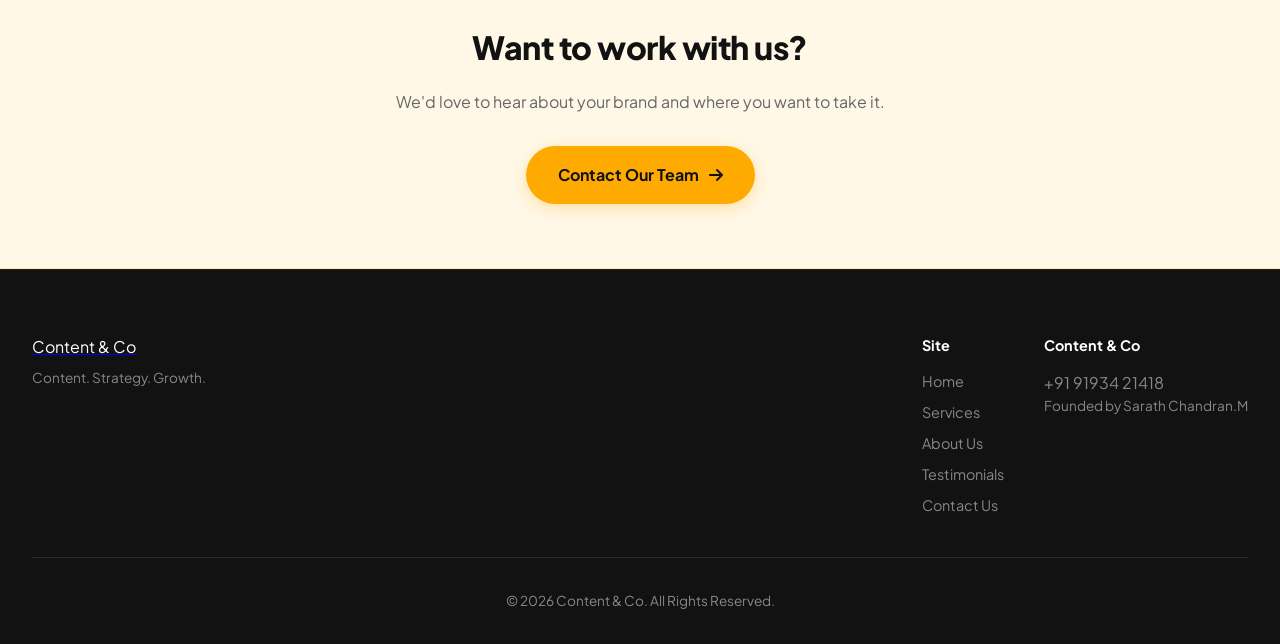
==== commit 0923aab5: "Update copyright text in footer Removed optimization note from footer copyright text." ====
--- a/about.html
+++ b/about.html
@@ -249,9 +249,9 @@
             </div>
         </div>
         <div class="footer-copy">
-            <p>&copy; 2026 Content & Co. All Rights Reserved. Optimized for phone, tablet, Mac, and desktop screens.</p>
+            <p>&copy; 2026 Content & Co. All Rights Reserved.</p>
         </div>
     </footer>
     <script src="main.js"></script>
 </body>
-</html>+</html>
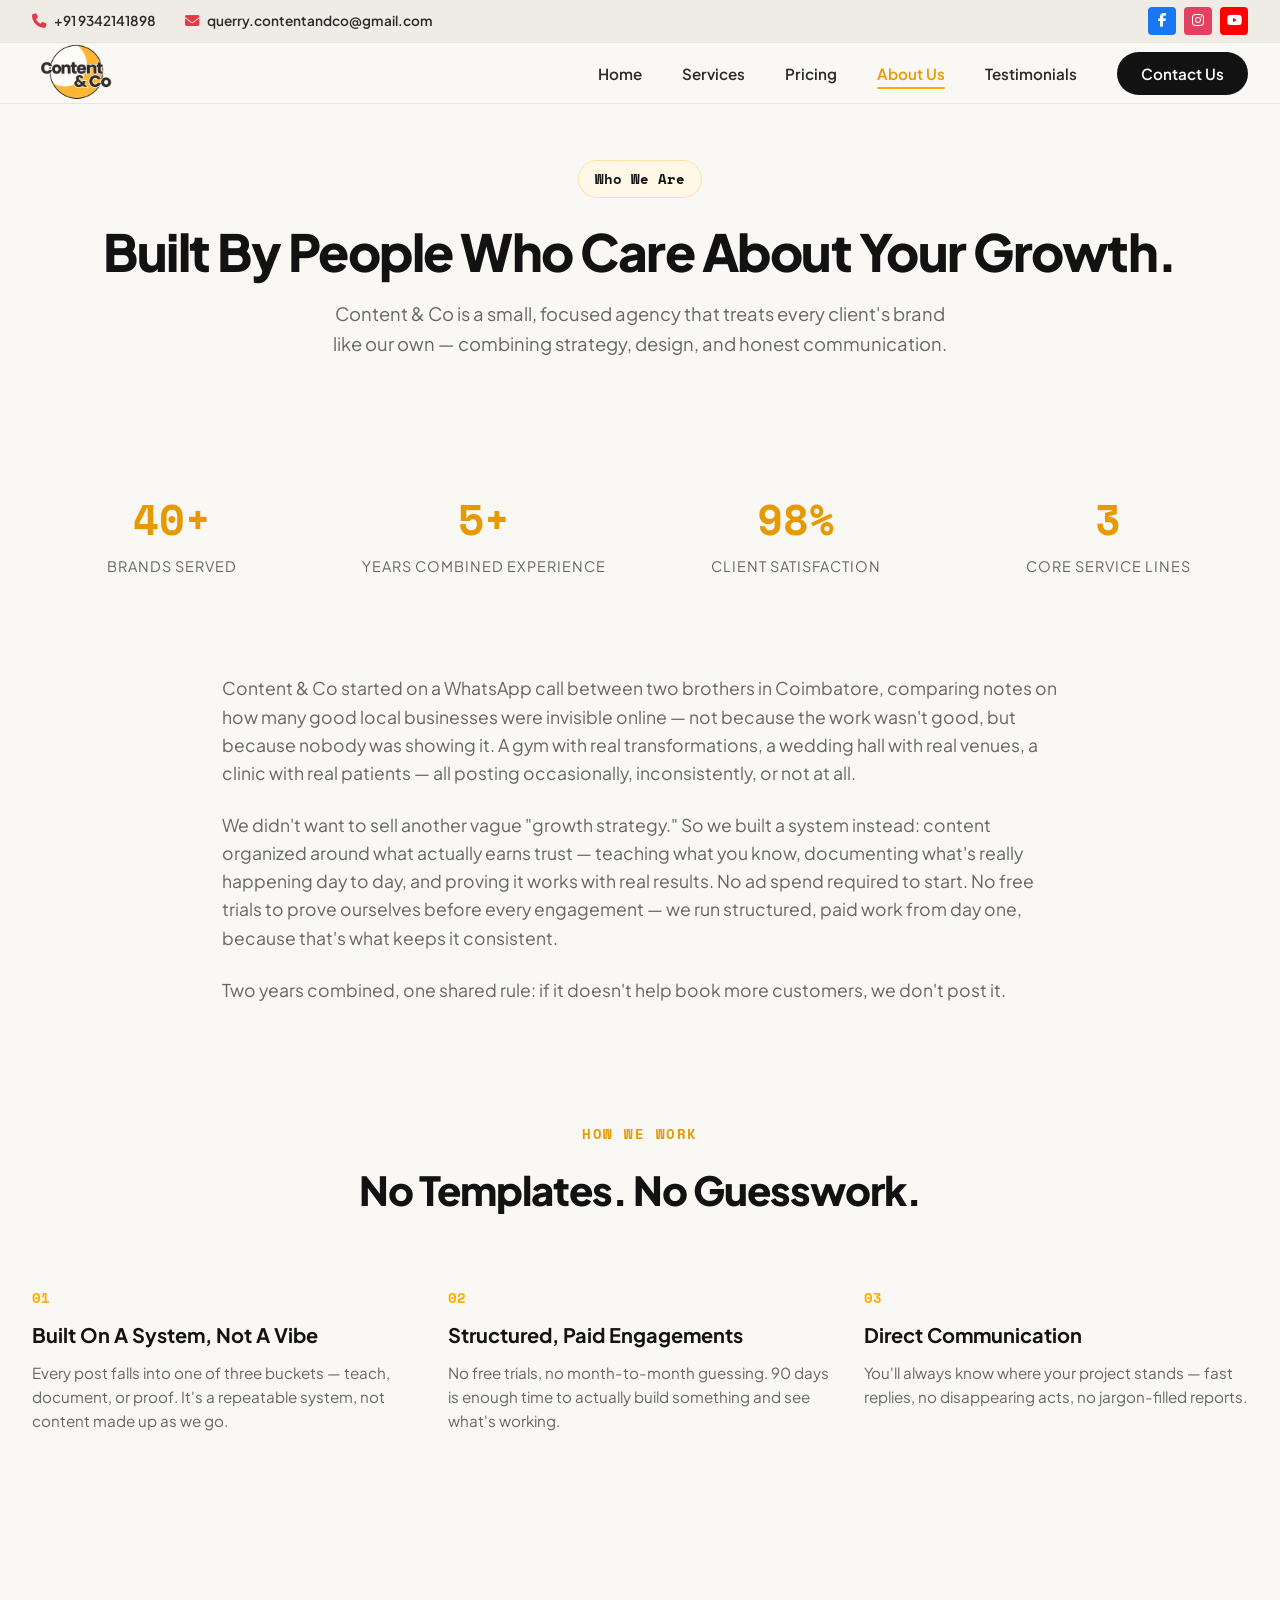
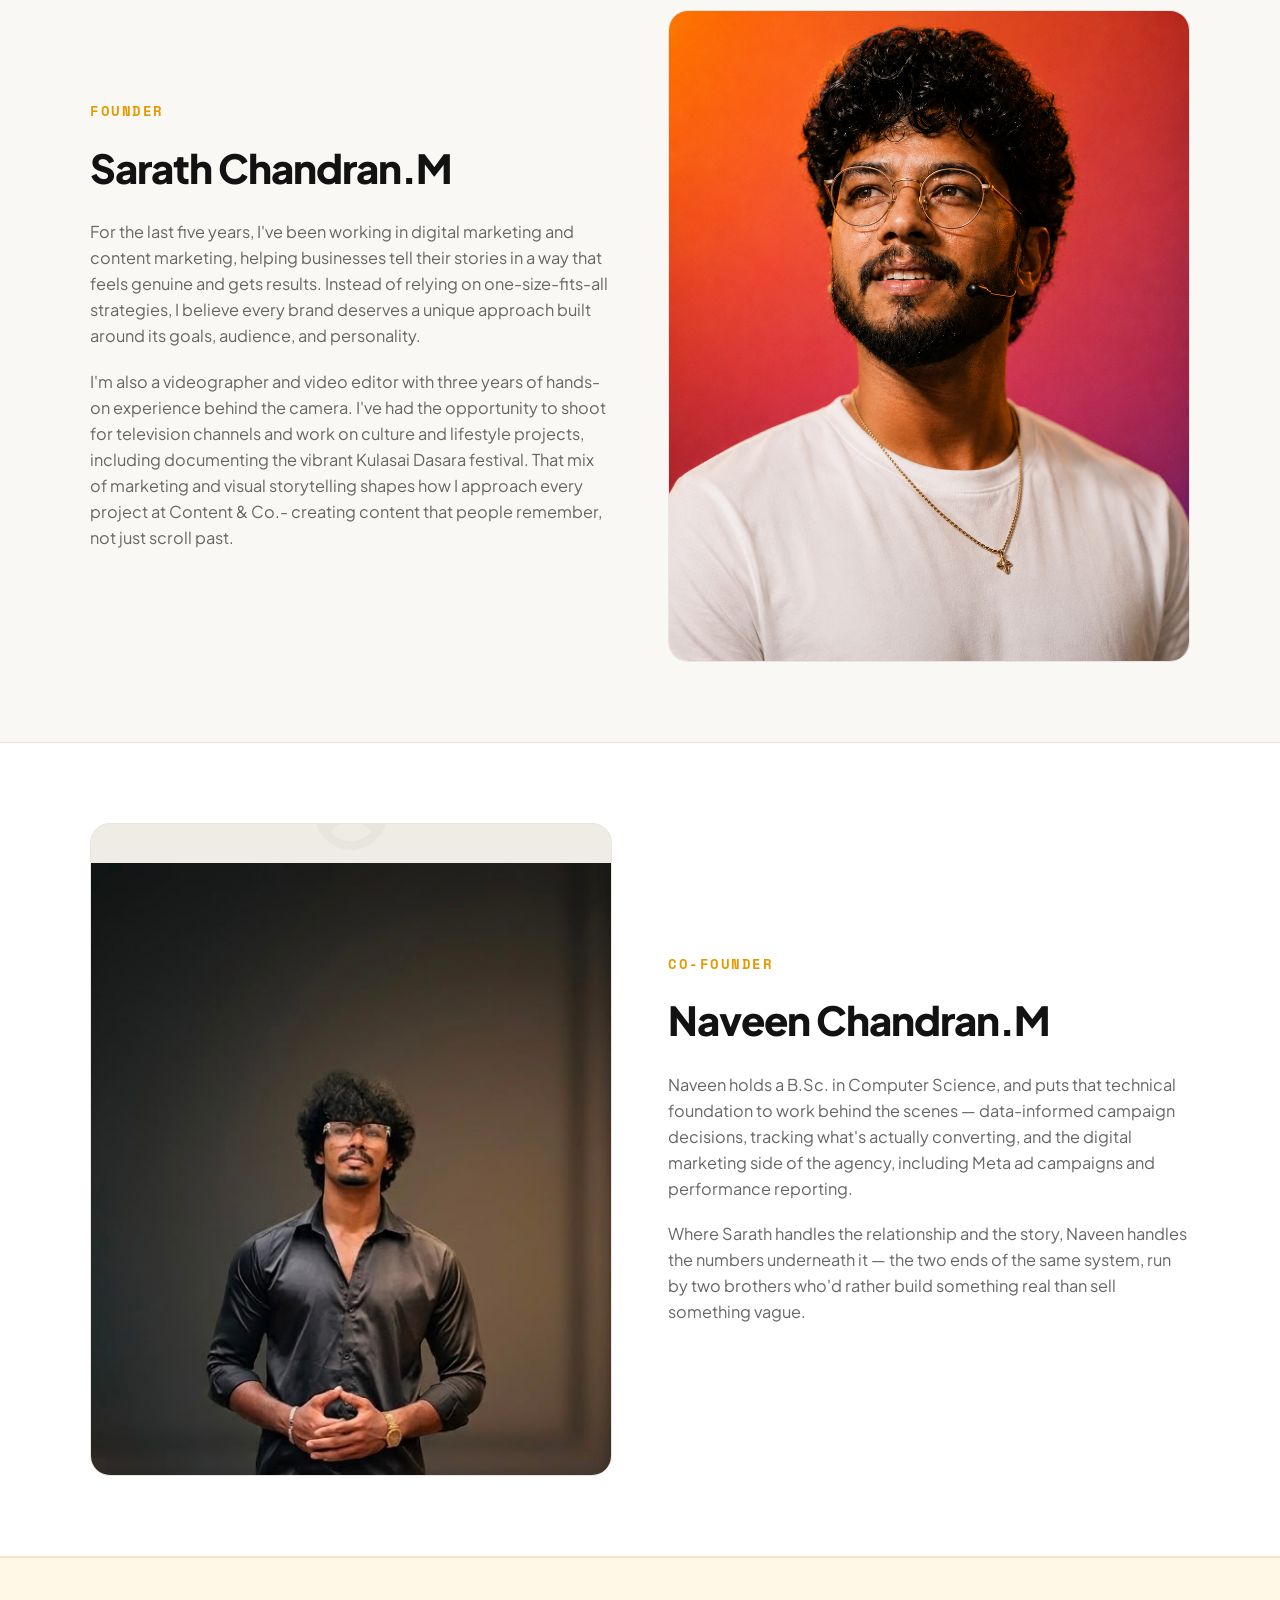
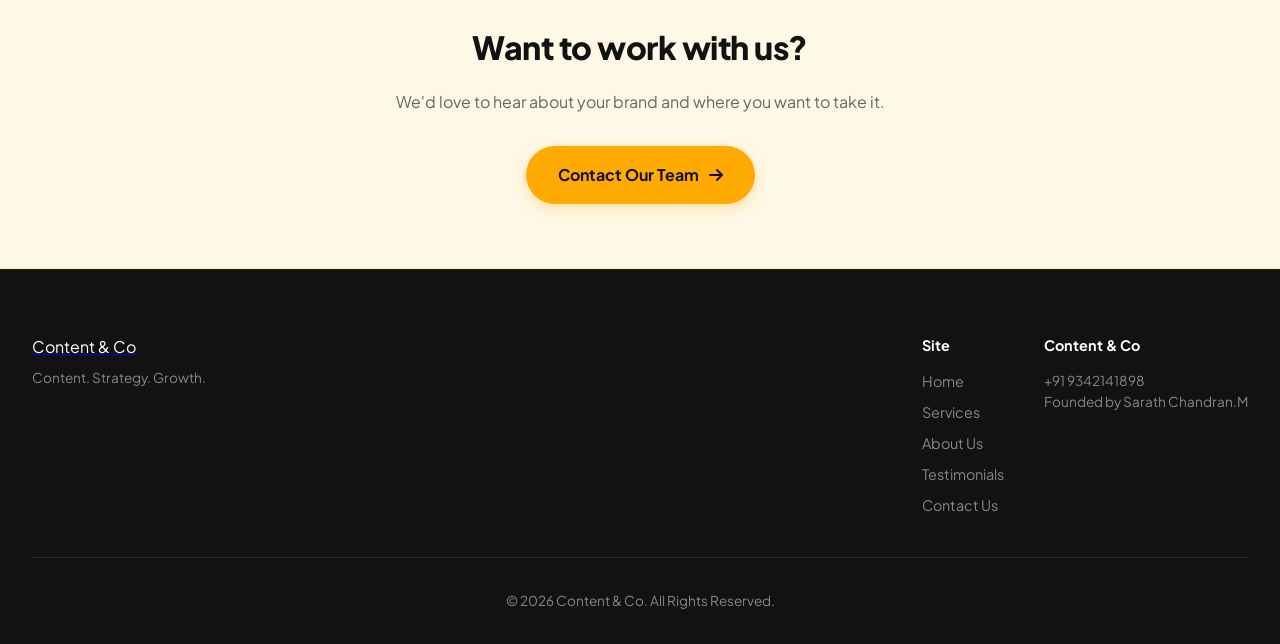
==== commit 7b3e86da: "replaced about" ====
--- a/about.html
+++ b/about.html
@@ -5,30 +5,30 @@
     <meta name="viewport" content="width=device-width, initial-scale=1.0">
     <meta name="robots" content="index, follow">
 
-    <title>About Us| Digital Marketing Agency in Coimbatore | Content and Co</title>
+    <title>About Us | Digital Marketing Agency in Coimbatore | Content & Co</title>
     <meta name="description" content="Content & Co runs Instagram, LinkedIn, and content strategy for Coimbatore businesses — gyms, resorts, salons, clinics, stores. Brand building, ZRM content, Meta ads, and web dev.">
-    <link rel="canonical" href="https://contentandco.in/">
+    <link rel="canonical" href="https://contentandco.in/about.html">
 
     <!-- Open Graph -->
     <meta property="og:type" content="website">
     <meta property="og:site_name" content="Content & Co">
-    <meta property="og:title" content="Content & Co | Digital Marketing Agency in Coimbatore">
+    <meta property="og:title" content="About Us | Content & Co | Digital Marketing Agency in Coimbatore">
     <meta property="og:description" content="Content & Co runs Instagram, LinkedIn, and content strategy for Coimbatore businesses — gyms, resorts, salons, clinics. Brand building, ZRM content, Meta ads, and web dev.">
-    <meta property="og:url" content="https://contentandco.in/">
+    <meta property="og:url" content="https://contentandco.in/about.html">
     <meta property="og:image" content="https://contentandco.in/images/logoc.png">
     <meta property="og:locale" content="en_IN">
 
     <!-- Twitter Card -->
     <meta name="twitter:card" content="summary_large_image">
-    <meta name="twitter:title" content="Content & Co | Digital Marketing Agency in Coimbatore">
+    <meta name="twitter:title" content="About Us | Content & Co | Digital Marketing Agency in Coimbatore">
     <meta name="twitter:description" content="Content & Co runs Instagram, LinkedIn, and content strategy for Coimbatore businesses — gyms, resorts, salons, clinics.">
     <meta name="twitter:image" content="https://contentandco.in/images/logoc.png">
 
     <!-- Favicons -->
-    <link rel="icon" type="image/x-icon" href="/images/favicon/favicon.ico">
-    <link rel="icon" type="image/png" sizes="32x32" href="/images/favicon/favicon-32x32.png">
-    <link rel="icon" type="image/png" sizes="16x16" href="/images/favicon/favicon-16x16.png">
-    <link rel="apple-touch-icon" sizes="180x180" href="/images/favicon/apple-touch-icon.png">
+    <link rel="icon" type="image/x-icon" href="images/favicon/favicon.ico">
+    <link rel="icon" type="image/png" sizes="32x32" href="images/favicon/favicon-32x32.png">
+    <link rel="icon" type="image/png" sizes="16x16" href="images/favicon/favicon-16x16.png">
+    <link rel="apple-touch-icon" sizes="180x180" href="images/favicon/apple-touch-icon.png">
     <link rel="manifest" href="/site.webmanifest">
     <meta name="theme-color" content="#FFAA00">
 
@@ -73,7 +73,7 @@
                 <a href="tel:+919342141898">
                     <i class="fa fa-phone"></i> +91 9342141898
                 </a>
-                <a href="mailto:helpdesk@tamilbusinesstribe.com">
+                <a href="mailto:querry.contentandco@gmail.com">
                     <i class="fas fa-envelope"></i> querry.contentandco@gmail.com
                 </a>
             </div>
@@ -168,19 +168,10 @@
             <span class="section-subtitle">Founder</span>
             <h2 class="section-title" style="margin-bottom:1.2rem;">Sarath Chandran.M</h2>
             <p>For the last five years, I've been working in digital marketing and content marketing, helping businesses tell their stories in a way that feels genuine and gets results. Instead of relying on one-size-fits-all strategies, I believe every brand deserves a unique approach built around its goals, audience, and personality.</p>
-            <p>I'm also a videographer and video editor with three years of hands-on experience behind the camera. I've had the opportunity to shoot for television channels and work on culture and lifestyle projects, including documenting the vibrant Kulasai Dasara festival. That mix of marketing and visual storytelling shapes how I approach every project at Content & Co.- creating content that people remember, not just scroll past,</p>
+            <p>I'm also a videographer and video editor with three years of hands-on experience behind the camera. I've had the opportunity to shoot for television channels and work on culture and lifestyle projects, including documenting the vibrant Kulasai Dasara festival. That mix of marketing and visual storytelling shapes how I approach every project at Content & Co.- creating content that people remember, not just scroll past.</p>
         </div>
         <div class="founder-photo">
-            <!--
-                PHOTO GOES HERE — Sarath Chandran.M
-                Replace the <div class="member-placeholder">...</div> block below
-                with an <img> tag pointing to your photo, e.g.:
-                <img src="images/sarath-chandran.jpg" alt="Sarath Chandran.M">
-                Recommended: a portrait photo, at least 600x750px,
-                saved inside an "images" folder next to this HTML file.
-            -->
             <div class="member-placeholder">
-                <i class="fas fa-user-circle"></i>
                 <img src="images/sarath.png" alt="Sarath Chandran.M">
             </div>
         </div>
@@ -191,17 +182,9 @@
     <section class="founder-section founder-section-alt reveal">
       <div class="founder-inner">
         <div class="founder-photo">
-            <!--
-                PHOTO GOES HERE — Naveen Chandran.M
-                Replace the <div class="member-placeholder">...</div> block below
-                with an <img> tag pointing to your photo, e.g.:
-                <img src="images/naveen-chandran.jpg" alt="Naveen Chandran.M">
-                Recommended: a portrait photo, at least 600x750px,
-                saved inside an "images" folder next to this HTML file.
-            -->
             <div class="member-placeholder">
                 <i class="fas fa-user-circle"></i>
-                <span>Upload Photo Here</span>
+                 <img src="images/Naveen.jpeg" alt="Naveen Chandran.M">
             </div>
         </div>
         <div class="founder-text">
@@ -221,13 +204,11 @@
             <a href="contact.html" class="btn-primary">Contact Our Team <i class="fas fa-arrow-right"></i></a>
         </div>
     </section>
-    
 
     <footer>
         <div class="footer-container">
             <div class="footer-brand">
                 <a href="index.html" class="logo" style="margin-bottom: 0.5rem;">
-                    <div class="logo-crescent"></div>
                     <span class="logo-text">Content & Co</span>
                 </a>
                 <p style="font-size:0.85rem; margin-top:0.5rem;">Content. Strategy. Growth.</p>
@@ -243,7 +224,7 @@
                 </div>
                 <div class="footer-col">
                     <h4>Content & Co</h4>
-                    <p style="font-size:0.85rem;"></p>+91 91934 21418</p>
+                    <p style="font-size:0.85rem;">+91 9342141898</p>
                     <p style="font-size:0.85rem;">Founded by Sarath Chandran.M</p>
                 </div>
             </div>
@@ -254,4 +235,4 @@
     </footer>
     <script src="main.js"></script>
 </body>
-</html>
+</html>
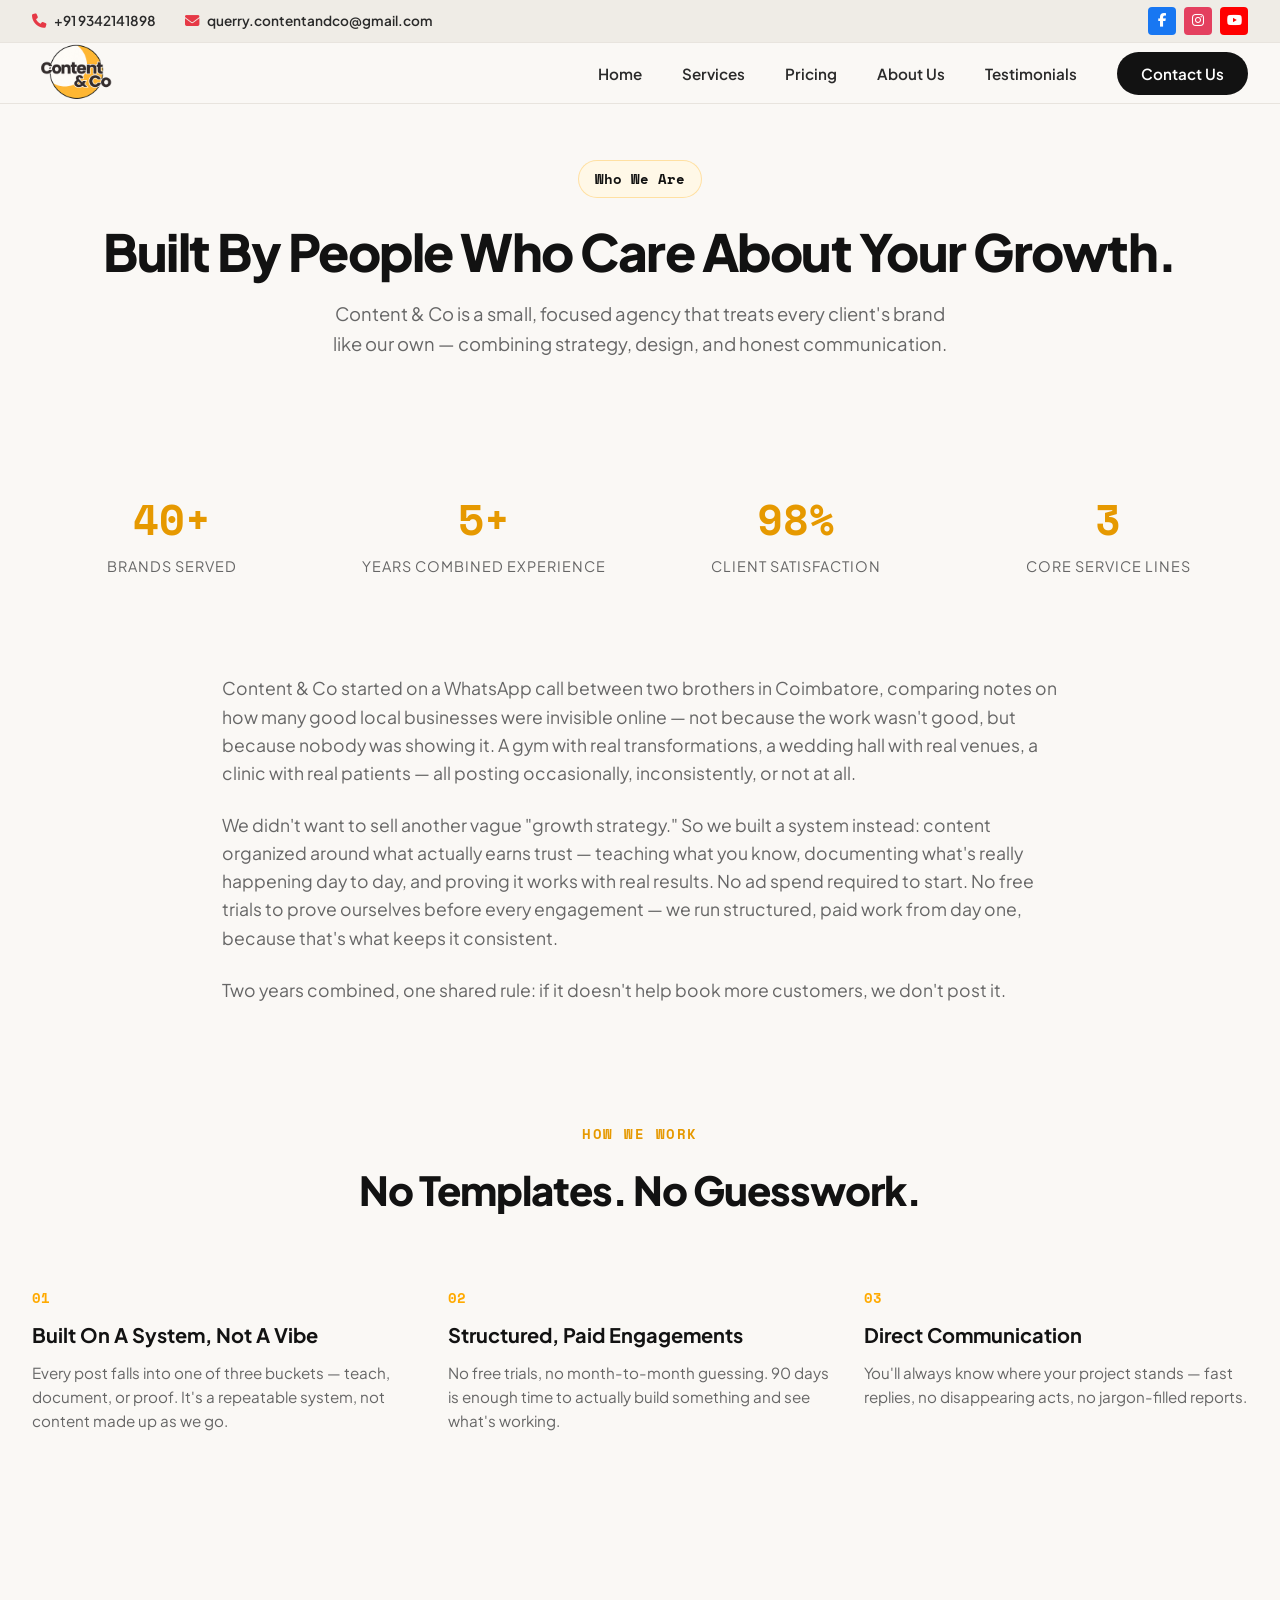
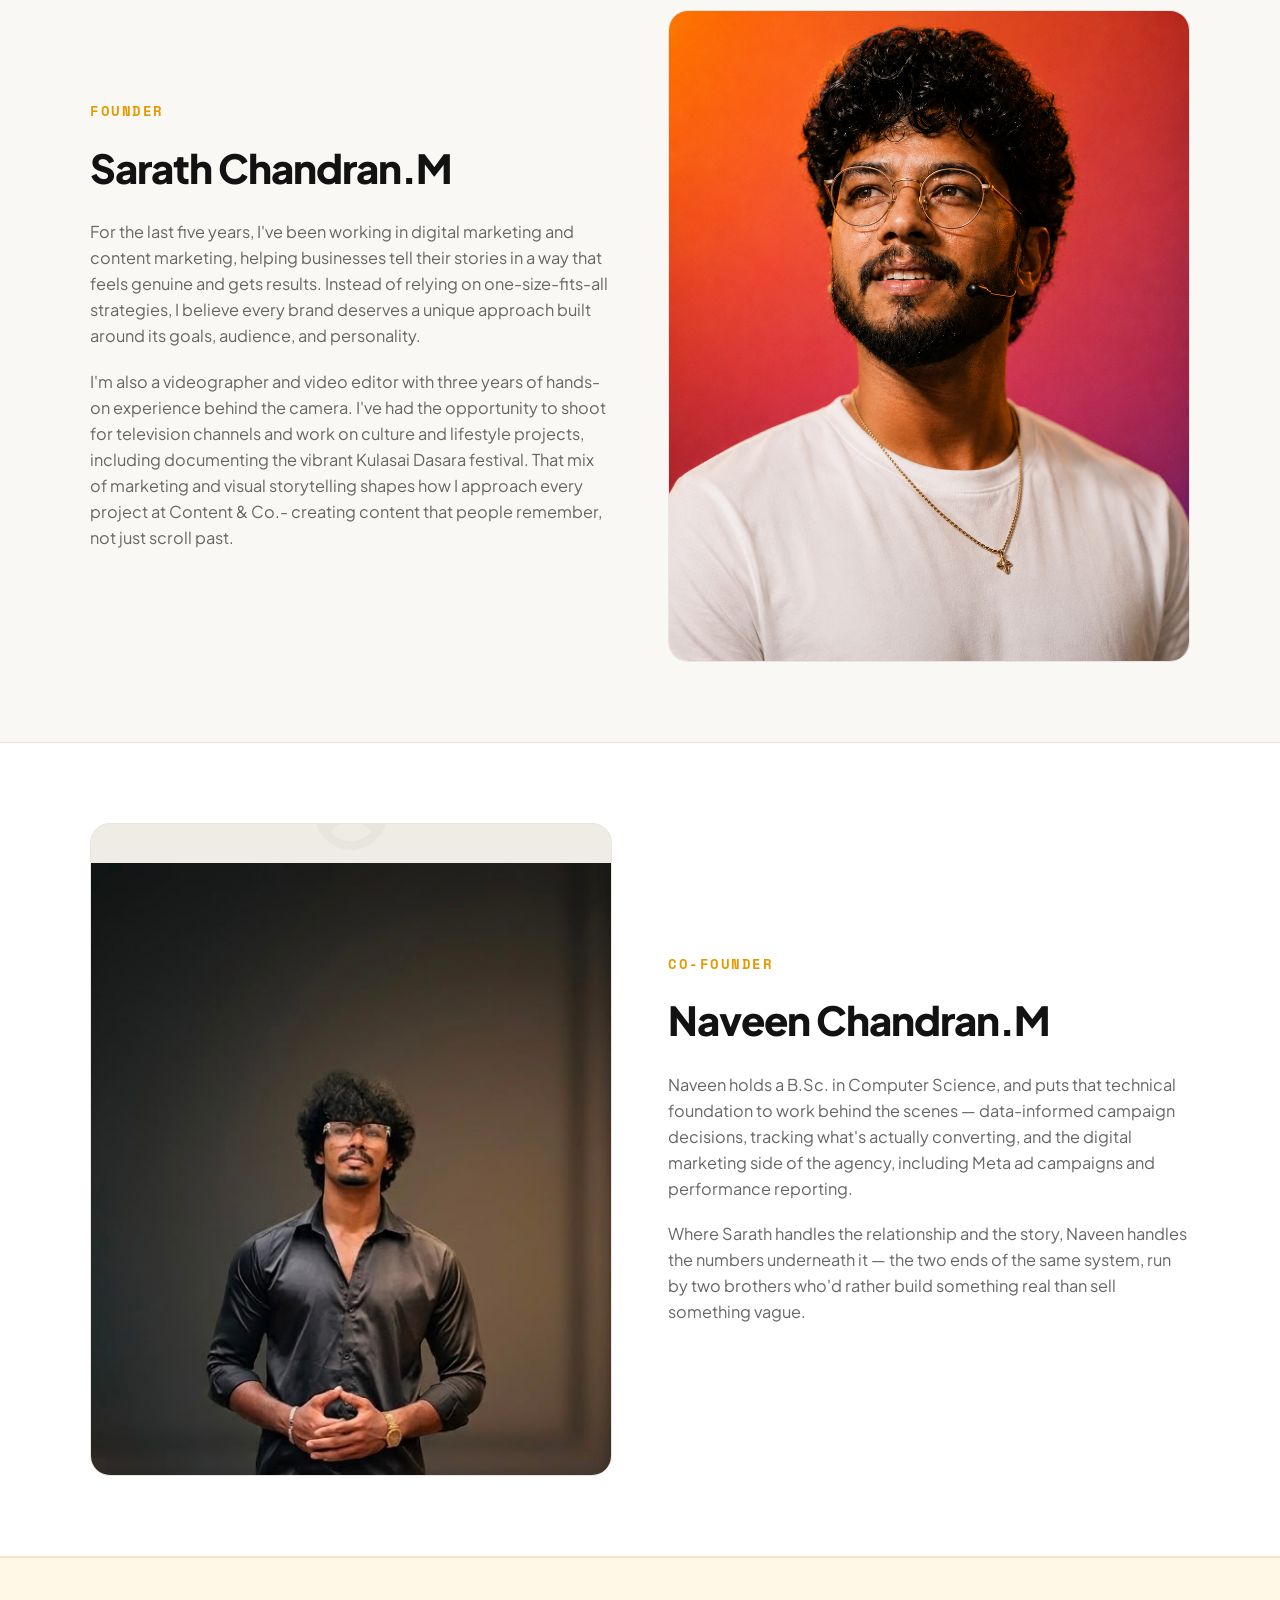
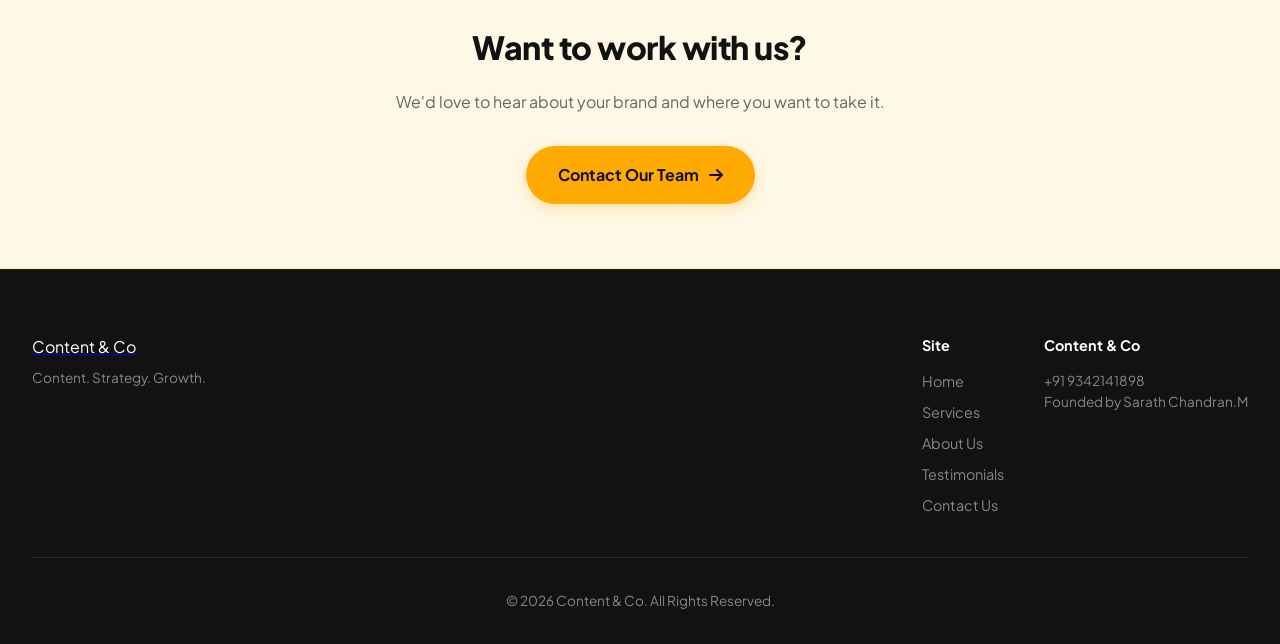
==== commit 93a3dad9: "Update canonical links and navigation paths" ====
--- a/about.html
+++ b/about.html
@@ -7,14 +7,14 @@
 
     <title>About Us | Digital Marketing Agency in Coimbatore | Content & Co</title>
     <meta name="description" content="Content & Co runs Instagram, LinkedIn, and content strategy for Coimbatore businesses — gyms, resorts, salons, clinics, stores. Brand building, ZRM content, Meta ads, and web dev.">
-    <link rel="canonical" href="https://contentandco.in/about.html">
+    <link rel="canonical" href="https://contentandco.in/about">
 
     <!-- Open Graph -->
     <meta property="og:type" content="website">
     <meta property="og:site_name" content="Content & Co">
     <meta property="og:title" content="About Us | Content & Co | Digital Marketing Agency in Coimbatore">
     <meta property="og:description" content="Content & Co runs Instagram, LinkedIn, and content strategy for Coimbatore businesses — gyms, resorts, salons, clinics. Brand building, ZRM content, Meta ads, and web dev.">
-    <meta property="og:url" content="https://contentandco.in/about.html">
+    <meta property="og:url" content="https://contentandco.in/about">
     <meta property="og:image" content="https://contentandco.in/images/logoc.png">
     <meta property="og:locale" content="en_IN">
 
@@ -85,19 +85,19 @@
         </div>
     </div>
         <div class="nav-container">
-            <a href="index.html" class="logo">
+            <a href="/" class="logo">
                 <img src="images/logoc.png" alt="Content & Co" class="logo-img">
             </a>
             <button class="mobile-menu-btn" id="menu-btn" aria-label="Toggle Menu">
                 <i class="fas fa-bars"></i>
             </button>
             <ul class="nav-links" id="nav-links">
-                <li><a href="index.html">Home</a></li>
-                <li><a href="services.html">Services</a></li>
-                <li><a href="pricing.html">Pricing</a></li>
-                <li><a href="about.html">About Us</a></li>
-                <li><a href="testimonials.html">Testimonials</a></li>
-                <li><a href="contact.html" class="btn-nav">Contact Us</a></li>
+                <li><a href="/">Home</a></li>
+                <li><a href="/services">Services</a></li>
+                <li><a href="/pricing">Pricing</a></li>
+                <li><a href="/about">About Us</a></li>
+                <li><a href="/testimonials">Testimonials</a></li>
+                <li><a href="/contact" class="btn-nav">Contact Us</a></li>
             </ul>
         </div>
     </header>
@@ -201,14 +201,14 @@
         <div class="reveal">
             <h2>Want to work with us?</h2>
             <p>We'd love to hear about your brand and where you want to take it.</p>
-            <a href="contact.html" class="btn-primary">Contact Our Team <i class="fas fa-arrow-right"></i></a>
+            <a href="/contact" class="btn-primary">Contact Our Team <i class="fas fa-arrow-right"></i></a>
         </div>
     </section>
 
     <footer>
         <div class="footer-container">
             <div class="footer-brand">
-                <a href="index.html" class="logo" style="margin-bottom: 0.5rem;">
+                <a href="/" class="logo" style="margin-bottom: 0.5rem;">
                     <span class="logo-text">Content & Co</span>
                 </a>
                 <p style="font-size:0.85rem; margin-top:0.5rem;">Content. Strategy. Growth.</p>
@@ -216,11 +216,11 @@
             <div class="footer-links">
                 <div class="footer-col">
                     <h4>Site</h4>
-                    <a href="index.html">Home</a>
-                    <a href="services.html">Services</a>
-                    <a href="about.html">About Us</a>
-                    <a href="testimonials.html">Testimonials</a>
-                    <a href="contact.html">Contact Us</a>
+                    <a href="/">Home</a>
+                    <a href="/services">Services</a>
+                    <a href="/about">About Us</a>
+                    <a href="/testimonials">Testimonials</a>
+                    <a href="/contact">Contact Us</a>
                 </div>
                 <div class="footer-col">
                     <h4>Content & Co</h4>
@@ -235,4 +235,4 @@
     </footer>
     <script src="main.js"></script>
 </body>
-</html>+</html>
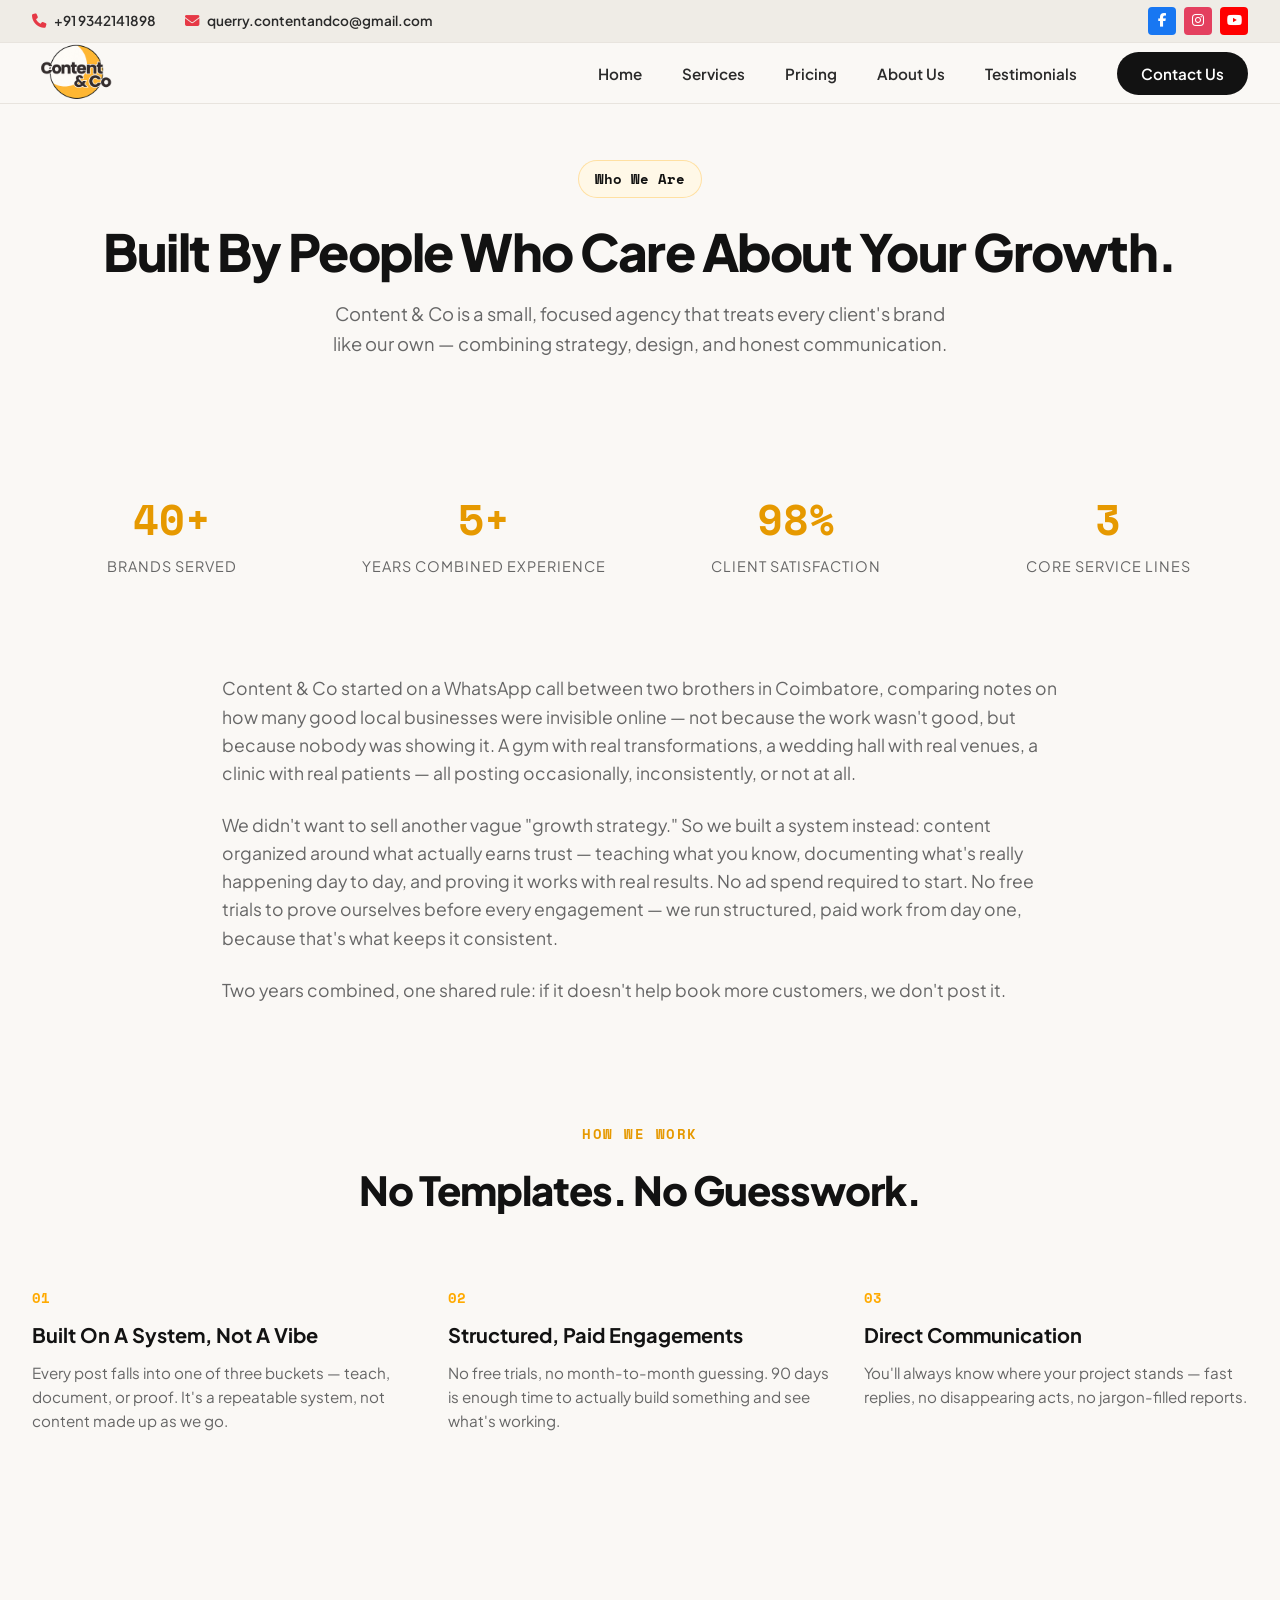
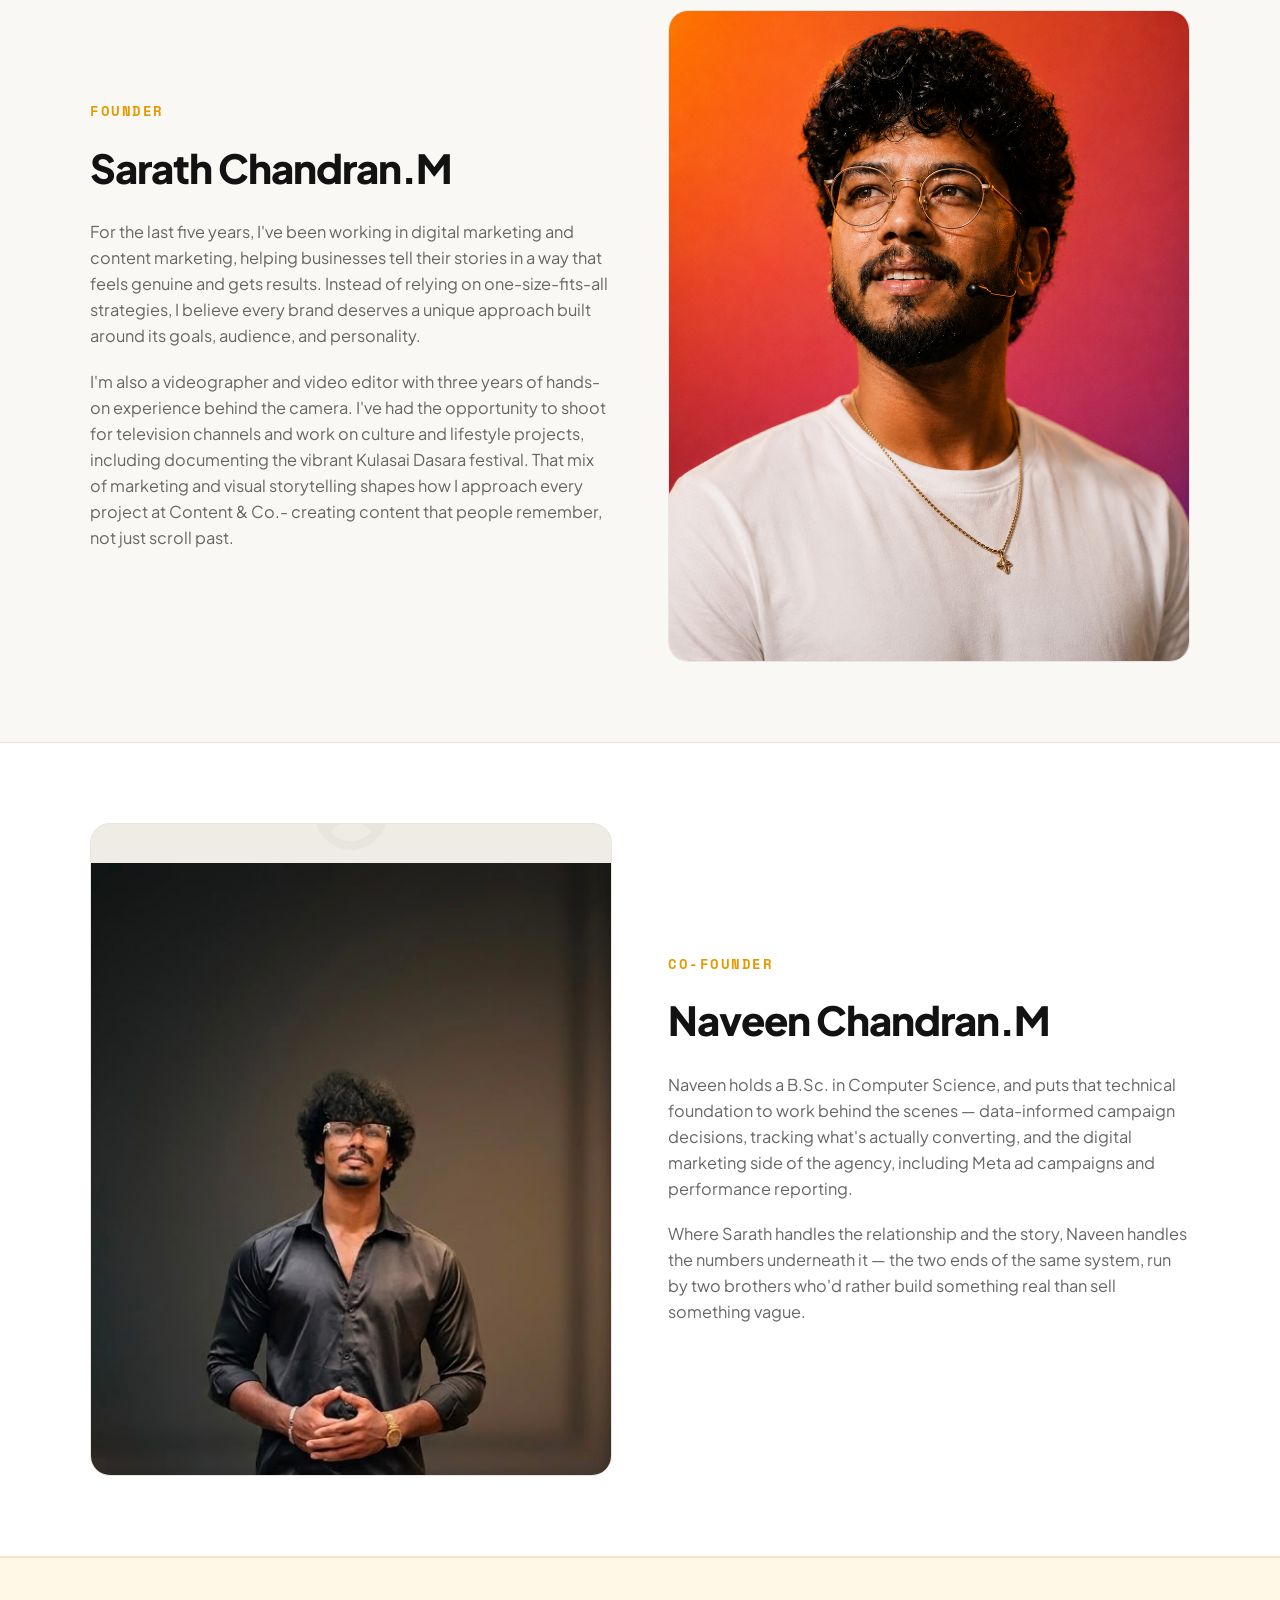
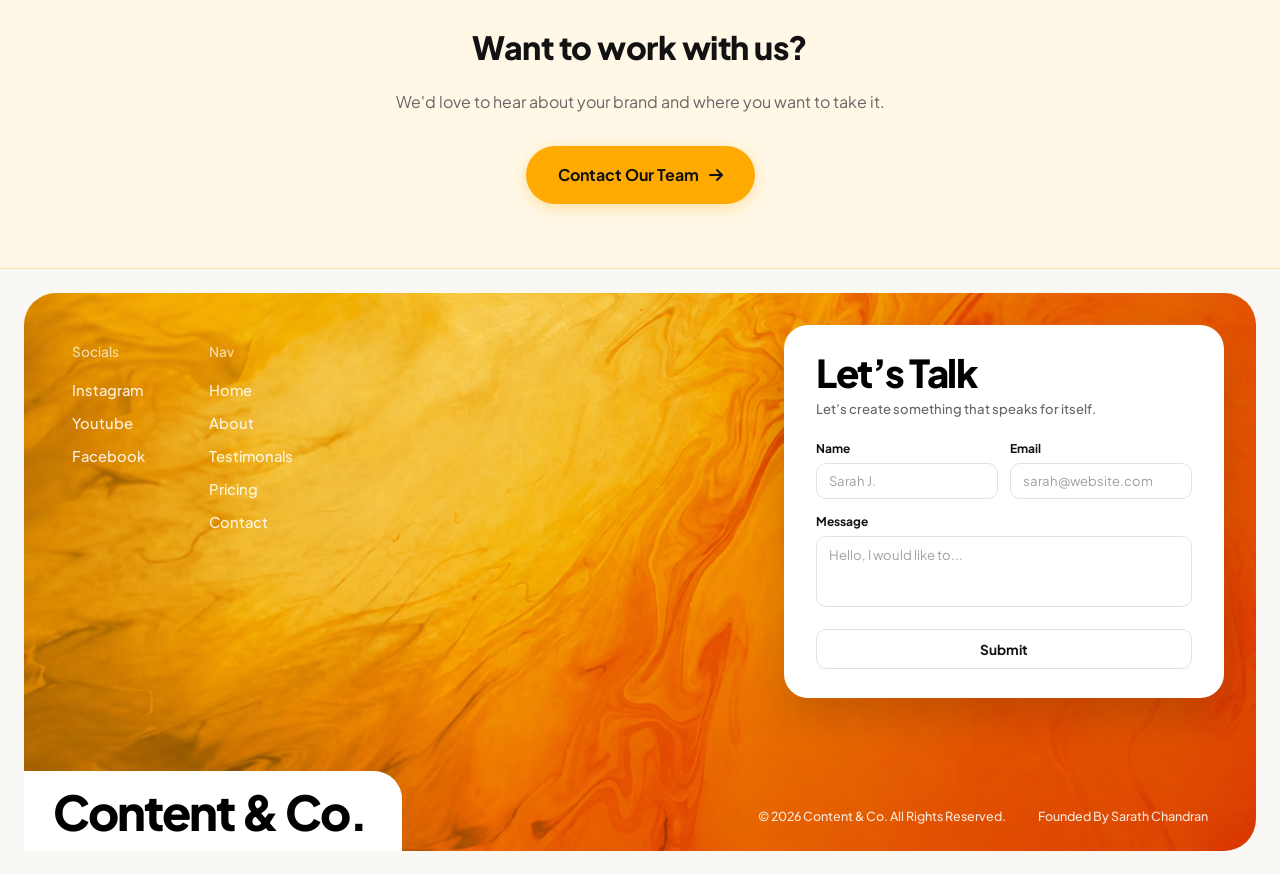
==== commit 0c2359c9: "Revamp footer section with new layout and content" ====
--- a/about.html
+++ b/about.html
@@ -205,34 +205,67 @@
         </div>
     </section>
 
-    <footer>
-        <div class="footer-container">
-            <div class="footer-brand">
-                <a href="/" class="logo" style="margin-bottom: 0.5rem;">
-                    <span class="logo-text">Content & Co</span>
+    <footer class="custom-footer">
+    <div class="footer-wrapper">
+        <!-- Top Left Navigation & Socials -->
+        <div class="footer-nav-section">
+            <div class="footer-col">
+                <span class="col-title">Socials</span>
+                <a href="#">Instagram</a>
+                <a href="#">Youtube</a>
+                <a href="#">Facebook</a>
+            </div>
+            <div class="footer-col">
+                <span class="col-title">Nav</span>
+                <a href="/">Home</a>
+                <a href="/about">About</a>
+                <a href="/testimonials">Testimonals</a>
+                <a href="/pricing">Pricing</a>
+                <a href="/contact">Contact</a>
+            </div>
+        </div>
+
+        <!-- Right Side Contact Card -->
+        <div class="footer-contact-card">
+            <h2>Let’s Talk</h2>
+            <p class="card-subtitle">Let’s create something that speaks for itself.</p>
+            
+            <form data-whatsapp-form data-category="Footer Contact Form">
+                <div class="form-row">
+                    <div class="form-group">
+                        <label for="footer-name">Name</label>
+                        <input type="text" id="footer-name" class="form-control" placeholder="Sarah J." required>
+                    </div>
+                    <div class="form-group">
+                        <label for="footer-email">Email</label>
+                        <input type="email" id="footer-email" class="form-control" placeholder="sarah@website.com" required>
+                    </div>
+                </div>
+                <div class="form-group">
+                    <label for="footer-message">Message</label>
+                    <textarea id="footer-message" class="form-control" placeholder="Hello, I would like to..." rows="3" required></textarea>
+                </div>
+                <button type="submit" class="btn-footer-submit">Submit</button>
+            </form>
+        </div>
+
+        <!-- Bottom Left Inverted Curved Brand Section -->
+        <div class="footer-brand-badge">
+            <div class="brand-badge-inner">
+                <a href="/index" class="brand-logo">
+                    <span class="logo-name">Content & Co.</span>
+                    
                 </a>
-                <p style="font-size:0.85rem; margin-top:0.5rem;">Content. Strategy. Growth.</p>
-            </div>
-            <div class="footer-links">
-                <div class="footer-col">
-                    <h4>Site</h4>
-                    <a href="/">Home</a>
-                    <a href="/services">Services</a>
-                    <a href="/about">About Us</a>
-                    <a href="/testimonials">Testimonials</a>
-                    <a href="/contact">Contact Us</a>
-                </div>
-                <div class="footer-col">
-                    <h4>Content & Co</h4>
-                    <p style="font-size:0.85rem;">+91 9342141898</p>
-                    <p style="font-size:0.85rem;">Founded by Sarath Chandran.M</p>
-                </div>
-            </div>
-        </div>
-        <div class="footer-copy">
-            <p>&copy; 2026 Content & Co. All Rights Reserved.</p>
-        </div>
-    </footer>
+            </div>
+        </div>
+
+        <!-- Bottom Right Footer Info -->
+        <div class="footer-bottom-info">
+            <span>© 2026 Content & Co. All Rights Reserved.</span>
+            <span>Founded By Sarath Chandran</span>
+        </div>
+    </div>
+</footer>
     <script src="main.js"></script>
 </body>
 </html>
--- a/styles.css
+++ b/styles.css
@@ -162,18 +162,19 @@
 .testimonial-card:hover::before, .testimonial-card-light:hover::before, .whatsapp-cta:hover::before {
     opacity: 1;
 }
+
 /* ===================================================
    TOP CONTACT & SOCIAL BAR
    =================================================== */
 .top-bar {
-    background-color: #EFECE6; /* Light gray tint matching existing palette */
-    border-bottom: 1px solid var(--border-color); /* Matches existing border variable */
+    background-color: #EFECE6;
+    border-bottom: 1px solid var(--border-color);
     font-size: 0.85rem;
     padding: 0.45rem 0;
 }
 
 .top-bar-container {
-    max-width: 1280px; /* Aligns with existing container widths */
+    max-width: 1280px;
     margin: 0 auto;
     padding: 0 2rem;
     display: flex;
@@ -198,7 +199,7 @@
 }
 
 .top-bar-contact a i {
-    color: #e63946; /* Accent icon color (e.g., Red) */
+    color: #e63946;
     font-size: 0.9rem;
 }
 
@@ -240,15 +241,13 @@
    =================================================== */
 @media (max-width: 768px) {
     .top-bar {
-        padding: 0.2rem 0; /* Minimal top/bottom padding */
+        padding: 0.2rem 0;
     }
     .top-bar-container {
         padding: 0 0.75rem;
         justify-content: center;
     }
     
-    
-    /* Hides social icons on mobile to prevent clutter */
     .top-bar-social {
         display: none; 
     }
@@ -261,20 +260,21 @@
 
 @media (max-width: 480px) {
     .top-bar {
-        padding: 0.3rem 0; /* a bit more room since text can wrap to 2 lines now */
+        padding: 0.3rem 0;
     }
 
     .top-bar-contact {
-        font-size: 0.68rem; /* Extra small readable font */
+        font-size: 0.68rem;
         gap: 0.35rem 0.8rem;
-        flex-wrap: wrap; /* let phone/email drop to their own line instead of truncating */
+        flex-wrap: wrap;
         justify-content: center;
     }
 
     .top-bar-contact a {
-        white-space: nowrap; /* keep each item itself on one line, just allow wrapping between items */
-    }
-}
+        white-space: nowrap;
+    }
+}
+
 /* ===================================================
    HEADER & NAV
    =================================================== */
@@ -309,7 +309,7 @@
 .logo {
     display: flex;
     align-items: center;
-    padding: 0px 0  ;
+    padding: 0px 0;
     height: 100%;
 }
 
@@ -322,27 +322,21 @@
     transition: max-height 0.3s ease;
 }
 
-/* 2. Large Mobile / Phablets (426px to 768px) */
 @media (min-width: 426px) {
     .logo-img {
-        max-height: 60px;
-    }
-    .logo-img {
-        max-height: 80px; /* Larger, prominent logo for bigger displays */
-    }
-}
-
-/* 3. Tablets and Desktops (> 768px) */
+        max-height: 80px;
+    }
+}
+
 @media (min-width: 769px) {
     .nav-container {
-        height: 60px; /* Slightly increased container height for desktop breathing room */
+        height: 60px;
     }
     
     .logo-img {
-        max-height: 95px; /* Larger, prominent logo for bigger displays */
-    }
-}
-
+        max-height: 95px;
+    }
+}
 
 .nav-links {
     display: flex;
@@ -425,9 +419,11 @@
     margin-bottom: 1.5rem;
     border: 1px solid rgba(255, 170, 0, 0.3);
 }
+
 .brand-engineering .word {
     color: #F5B041;
-    -webkit-text-fill-color: #ffaa00;}
+    -webkit-text-fill-color: #ffaa00;
+}
 
 .page-hero h1 {
     font-size: clamp(1.9rem, 5vw, 3.2rem);
@@ -1216,62 +1212,6 @@
     justify-content: center;
     font-size: 2rem;
     margin: 0 auto 1.5rem;
-}
-
-/* Footer */
-footer {
-    background: var(--dark);
-    color: #888;
-    padding: 4rem 2rem 2rem;
-    border-top: 1px solid rgba(255, 255, 255, 0.05);
-}
-
-.footer-container {
-    max-width: 1280px;
-    margin: 0 auto;
-    display: flex;
-    justify-content: space-between;
-    align-items: flex-start;
-    flex-wrap: wrap;
-    gap: 2rem;
-    padding-bottom: 2rem;
-    border-bottom: 1px solid rgba(255, 255, 255, 0.1);
-}
-
-.footer-brand .logo-text {
-    color: var(--white);
-}
-
-.footer-links {
-    display: flex;
-    gap: 2.5rem;
-    flex-wrap: wrap;
-}
-
-.footer-col h4 {
-    color: var(--white);
-    font-size: 0.9rem;
-    margin-bottom: 0.8rem;
-}
-
-.footer-col a {
-    display: block;
-    color: #888;
-    text-decoration: none;
-    font-size: 0.9rem;
-    margin-bottom: 0.5rem;
-    transition: var(--transition);
-}
-
-.footer-col a:hover {
-    color: var(--primary);
-}
-
-.footer-copy {
-    max-width: 1280px;
-    margin: 2rem auto 0;
-    text-align: center;
-    font-size: 0.85rem;
 }
 
 /* ===================================================
@@ -1584,17 +1524,6 @@
         grid-template-columns: 1fr;
     }
 
-    .footer-container {
-        flex-direction: column;
-        align-items: flex-start;
-        gap: 2.5rem;
-    }
-    .footer-links {
-        gap: 2rem;
-        width: 100%;
-    }
-
-    /* Touch-friendly form controls */
     .form-control, .btn-submit, .btn-primary, .btn-secondary {
         min-height: 44px;
     }
@@ -1668,48 +1597,47 @@
 @media (min-width: 1600px) {
     .hero, .page-hero, .services-grid, .team-grid, .testimonial-grid,
     .testimonials-page-grid, .contact-container-grid, .stats,
-    .services-detail, .values-grid, .footer-container, .footer-copy,
-    .pricing-section {
+    .services-detail, .values-grid, .pricing-section {
         max-width: 1440px;
     }
 }
 
 /* WhatsApp Popup Styles */
-  .wa-widget {
+.wa-widget {
     position: fixed;
     bottom: -500px;
     right: 20px;
     left: auto;
     width: 320px;
-    background-color: #efeae2; /* WhatsApp chat wallpaper background color */
+    background-color: #efeae2;
     border-radius: 12px;
     box-shadow: 0 10px 25px rgba(0, 0, 0, 0.2);
     z-index: 9999;
     font-family: 'Plus Jakarta Sans', sans-serif;
     overflow: hidden;
     transition: bottom 1.5s cubic-bezier(0.175, 0.885, 0.32, 1.275);
-  }
-
-  .wa-widget.active {
+}
+
+.wa-widget.active {
     bottom: 20px;
-  }
-
-  .wa-header {
+}
+
+.wa-header {
     background-color: #075e54;
     color: #ffffff;
     padding: 12px 16px;
     display: flex;
     align-items: center;
     justify-content: space-between;
-  }
-
-  .wa-profile {
+}
+
+.wa-profile {
     display: flex;
     align-items: center;
     gap: 10px;
-  }
-
-  .wa-avatar {
+}
+
+.wa-avatar {
     position: relative;
     width: 38px;
     height: 38px;
@@ -1720,9 +1648,9 @@
     justify-content: center;
     font-size: 22px;
     color: #fff;
-  }
-
-  .wa-online-dot {
+}
+
+.wa-online-dot {
     position: absolute;
     bottom: 2px;
     right: 2px;
@@ -1731,25 +1659,25 @@
     background-color: #25d366;
     border: 2px solid #075e54;
     border-radius: 50%;
-  }
-
-  .wa-info {
+}
+
+.wa-info {
     display: flex;
     flex-direction: column;
-  }
-
-  .wa-name {
+}
+
+.wa-name {
     font-weight: 700;
     font-size: 14px;
     line-height: 1.2;
-  }
-
-  .wa-status {
+}
+
+.wa-status {
     font-size: 11px;
     opacity: 0.85;
-  }
-
-  .wa-close {
+}
+
+.wa-close {
     background: none;
     border: none;
     color: #ffffff;
@@ -1757,20 +1685,20 @@
     cursor: pointer;
     line-height: 1;
     opacity: 0.8;
-  }
-
-  .wa-close:hover {
+}
+
+.wa-close:hover {
     opacity: 1;
-  }
-
-  .wa-body {
+}
+
+.wa-body {
     padding: 16px;
     min-height: 120px;
     display: flex;
     align-items: flex-start;
-  }
-
-  .wa-message {
+}
+
+.wa-message {
     background-color: #ffffff;
     padding: 10px 14px;
     border-radius: 0px 8px 8px 8px;
@@ -1779,16 +1707,16 @@
     box-shadow: 0 1px 1px rgba(0, 0, 0, 0.13);
     line-height: 1.4;
     position: relative;
-  }
-
-  .wa-footer {
+}
+
+.wa-footer {
     display: flex;
     padding: 10px;
     background-color: #f0f2f5;
     gap: 8px;
-  }
-
-  .wa-input {
+}
+
+.wa-input {
     flex: 1;
     border: none;
     outline: none;
@@ -1796,9 +1724,9 @@
     border-radius: 20px;
     font-size: 13px;
     background-color: #ffffff;
-  }
-
-  .wa-send-btn {
+}
+
+.wa-send-btn {
     background-color: #09d261;
     color: #ffffff;
     border: none;
@@ -1811,8 +1739,279 @@
     justify-content: center;
     font-size: 14px;
     transition: background-color 0.2s;
-  }
-
-  .wa-send-btn:hover {
+}
+
+.wa-send-btn:hover {
     background-color: #07a84e;
-  }+}
+
+/* ===================================================
+   OPTIMIZED & RESPONSIVE DESIGNER FOOTER STYLES
+   =================================================== */
+
+.custom-footer {
+    padding: 1.5rem;
+    background-color: var(--bg-body);
+}
+
+.footer-wrapper {
+    position: relative;
+    max-width: 1280px;
+    margin: 0 auto;
+    border-radius: 32px;
+    padding: 3rem 3rem 1.5rem;
+    color: #ffffff;
+    box-sizing: border-box;
+
+    /* Image Background Implementation */
+    background-image: 
+       
+        url('images/footerbackground.png');
+    
+    background-position: center;
+    background-size: cover;
+    background-repeat: no-repeat;
+}
+
+/* Nav & Socials */
+.footer-nav-section {
+    display: flex;
+    gap: 4rem;
+    margin-bottom: 7rem;
+}
+
+.footer-col {
+    display: flex;
+    flex-direction: column;
+    gap: 0.6rem;
+}
+
+.footer-col .col-title {
+    font-size: 0.85rem;
+    font-weight: 500;
+    color: rgba(255, 255, 255, 0.7);
+    margin-bottom: 0.4rem;
+}
+
+.footer-col a {
+    color: rgba(255, 255, 255, 0.88);
+    text-decoration: none;
+    font-size: 0.92rem;
+    font-weight: 500;
+    transition: opacity 0.2s ease;
+}
+
+.footer-col a:hover {
+    opacity: 0.7;
+}
+
+/* Let's Talk Form Card (Fixed Height & Button Alignment) */
+.footer-contact-card {
+    position: absolute;
+    top: 2rem;
+    right: 2rem;
+    width: 100%;
+    max-width: 440px;
+    background: #ffffff;
+    border-radius: 24px;
+    padding: 1.8rem 2rem;
+    color: #111111;
+    box-shadow: 0 20px 40px rgba(0, 0, 0, 0.15);
+    box-sizing: border-box;
+}
+
+.footer-contact-card h2 {
+    font-size: clamp(2rem, 3vw, 2.6rem);
+    font-weight: 800;
+    letter-spacing: -1.5px;
+    line-height: 1;
+    margin-bottom: 0.4rem;
+    color: #000000;
+}
+
+.footer-contact-card .card-subtitle {
+    font-size: 0.82rem;
+    color: #666666;
+    margin-bottom: 1.2rem;
+    font-weight: 500;
+}
+
+.footer-contact-card .form-row {
+    display: flex;
+    gap: 0.8rem;
+}
+
+.footer-contact-card .form-group {
+    flex: 1;
+    margin-bottom: 0.8rem;
+}
+
+.footer-contact-card label {
+    display: block;
+    font-size: 0.75rem;
+    font-weight: 700;
+    color: #111111;
+    margin-bottom: 0.3rem;
+}
+
+.footer-contact-card .form-control {
+    width: 100%;
+    background: #ffffff;
+    border: 1px solid #e2e2e2;
+    border-radius: 10px;
+    padding: 0.55rem 0.75rem;
+    font-size: 0.82rem;
+    color: #333333;
+    outline: none;
+    transition: border-color 0.2s ease;
+}
+
+.footer-contact-card .form-control::placeholder {
+    color: #a0a0a0;
+}
+
+.footer-contact-card .form-control:focus {
+    border-color: #000000;
+}
+
+.footer-contact-card textarea.form-control {
+    min-height: 70px;
+    resize: none;
+}
+
+.btn-footer-submit {
+    width: 100%;
+    background: #ffffff;
+    border: 1px solid #e2e2e2;
+    border-radius: 10px;
+    padding: 0.65rem;
+    font-size: 0.85rem;
+    font-weight: 700;
+    color: #111111;
+    cursor: pointer;
+    margin-top: 0.2rem;
+    transition: all 0.2s ease;
+}
+
+.btn-footer-submit:hover {
+    background: #f7f7f7;
+    border-color: #cccccc;
+}
+
+/* Bottom Inverted Logo Badge (Left Corner) */
+.footer-brand-badge {
+    position: absolute;
+    bottom: 0;
+    left: 0;
+    background: #ffffff;
+    padding: 1.2rem 2.2rem 0.8rem 1.8rem;
+    border-top-right-radius: 28px;
+    color: #000000;
+}
+
+.brand-logo {
+    display: inline-flex;
+    align-items: flex-start;
+    text-decoration: none;
+    color: #000000;
+    line-height: 0.9;
+}
+
+.brand-logo .logo-name {
+    font-size: clamp(2.2rem, 4vw, 3rem);
+    font-weight: 800;
+    letter-spacing: -2px;
+}
+
+.brand-logo .logo-tm {
+    font-size: 0.75rem;
+    font-weight: 800;
+    margin-left: 0.2rem;
+    margin-top: 0.2rem;
+}
+
+/* Footer Bottom Right Credits */
+.footer-bottom-info {
+    display: flex;
+    justify-content: flex-end;
+    gap: 2rem;
+    font-size: 0.78rem;
+    font-weight: 500;
+    color: rgba(255, 255, 255, 0.85);
+    margin-top: 17rem;
+}
+
+/* ===================================================
+   FULL DEVICE RESPONSIVENESS (Desktops, Tablets, Mobile)
+   =================================================== */
+
+@media (max-width: 992px) {
+    .footer-wrapper {
+        padding: 2.5rem 2rem 2rem;
+    }
+
+    .footer-nav-section {
+        margin-bottom: 2.5rem;
+        gap: 3rem;
+    }
+
+    /* Convert absolute card positioning into normal block layout */
+    .footer-contact-card {
+        position: relative;
+        top: 0;
+        right: 0;
+        max-width: 100%;
+        margin-bottom: 2rem;
+    }
+
+    .footer-brand-badge {
+        position: relative;
+        bottom: 0;
+        left: 0;
+        display: inline-block;
+        border-radius: 20px;
+        margin-bottom: 1.5rem;
+        padding: 1rem 1.5rem;
+    }
+
+    .footer-brand-badge::before,
+    .footer-brand-badge::after {
+        display: none;
+    }
+
+    .footer-bottom-info {
+        justify-content: flex-start;
+        gap: 1.5rem;
+        margin-top: 0;
+    }
+}
+
+@media (max-width: 576px) {
+    .custom-footer {
+        padding: 0.8rem;
+    }
+
+    .footer-wrapper {
+        padding: 1.8rem 1.2rem 1.2rem;
+        border-radius: 20px;
+    }
+
+    .footer-contact-card {
+        padding: 1.2rem;
+        border-radius: 16px;
+    }
+
+    .footer-contact-card .form-row {
+        flex-direction: column;
+        gap: 0;
+    }
+
+    .footer-nav-section {
+        gap: 2rem;
+    }
+
+    .footer-bottom-info {
+        flex-direction: column;
+        gap: 0.4rem;
+    }
+}
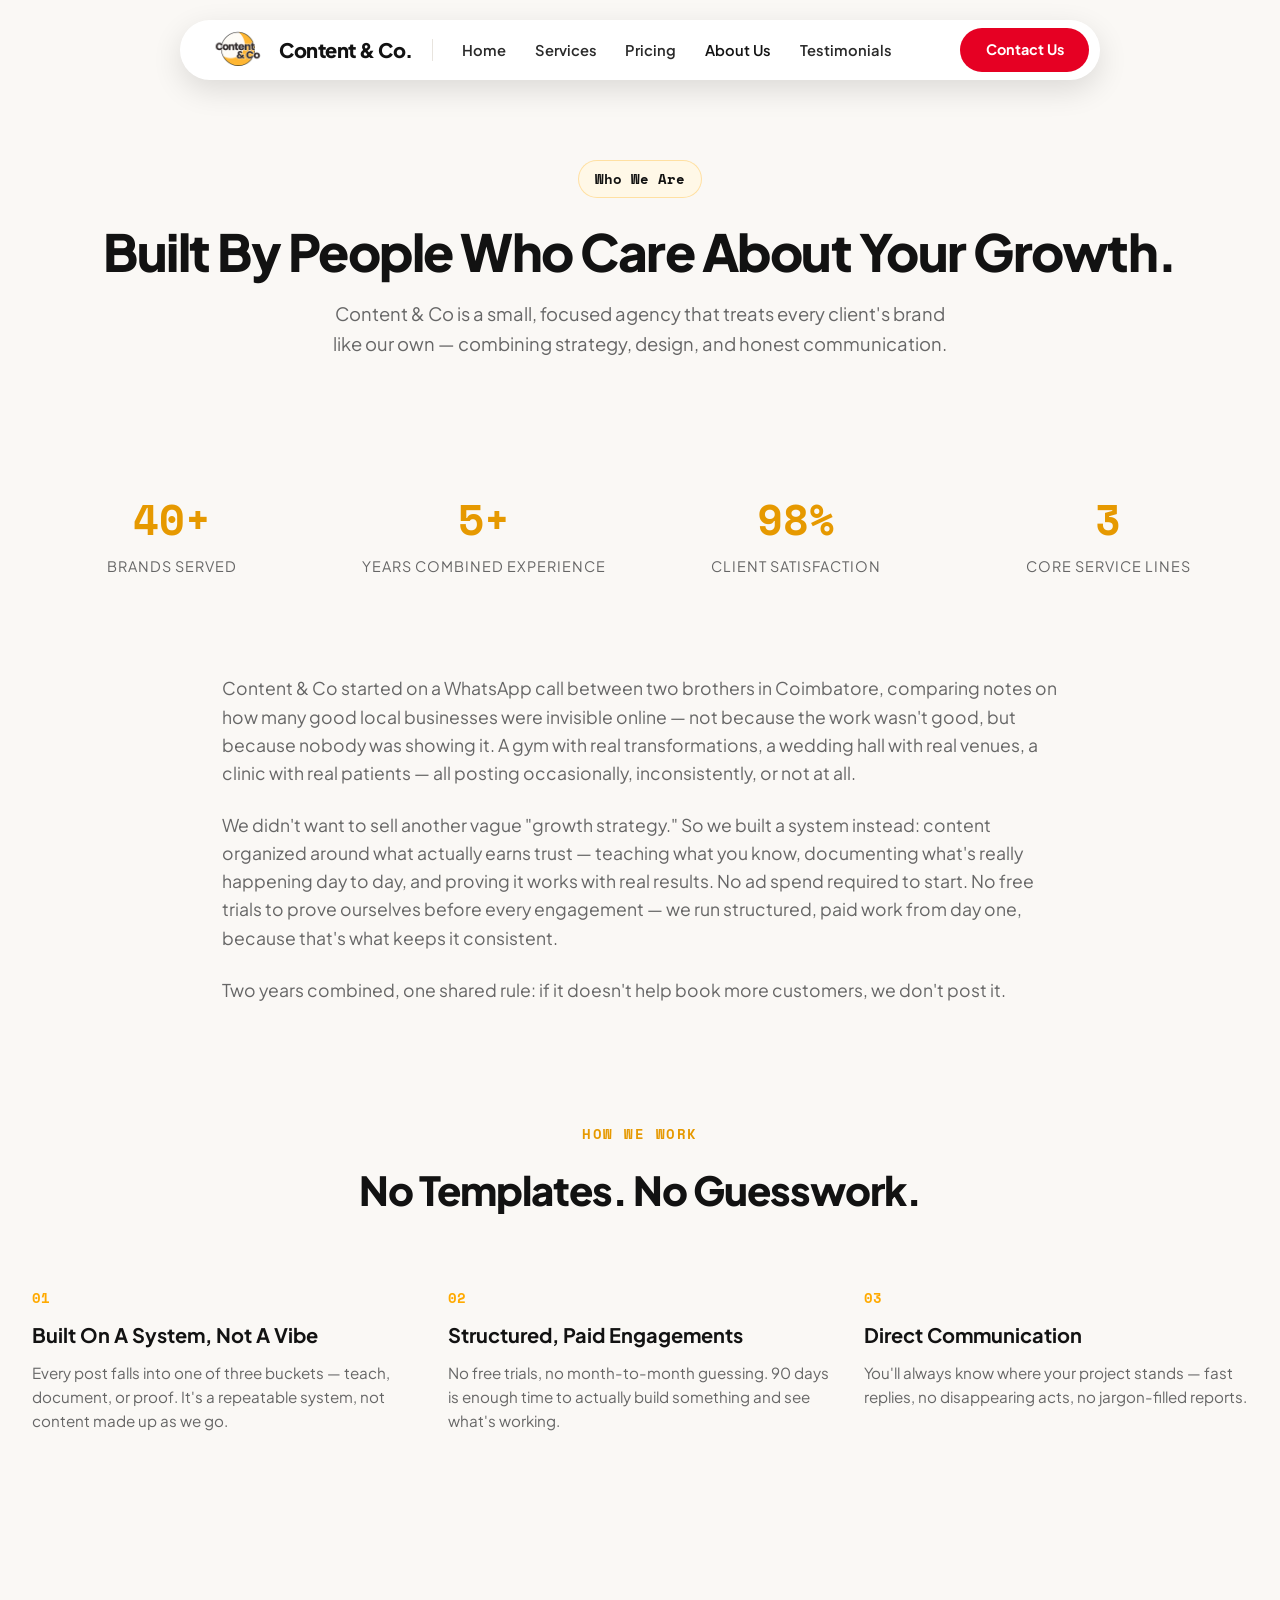
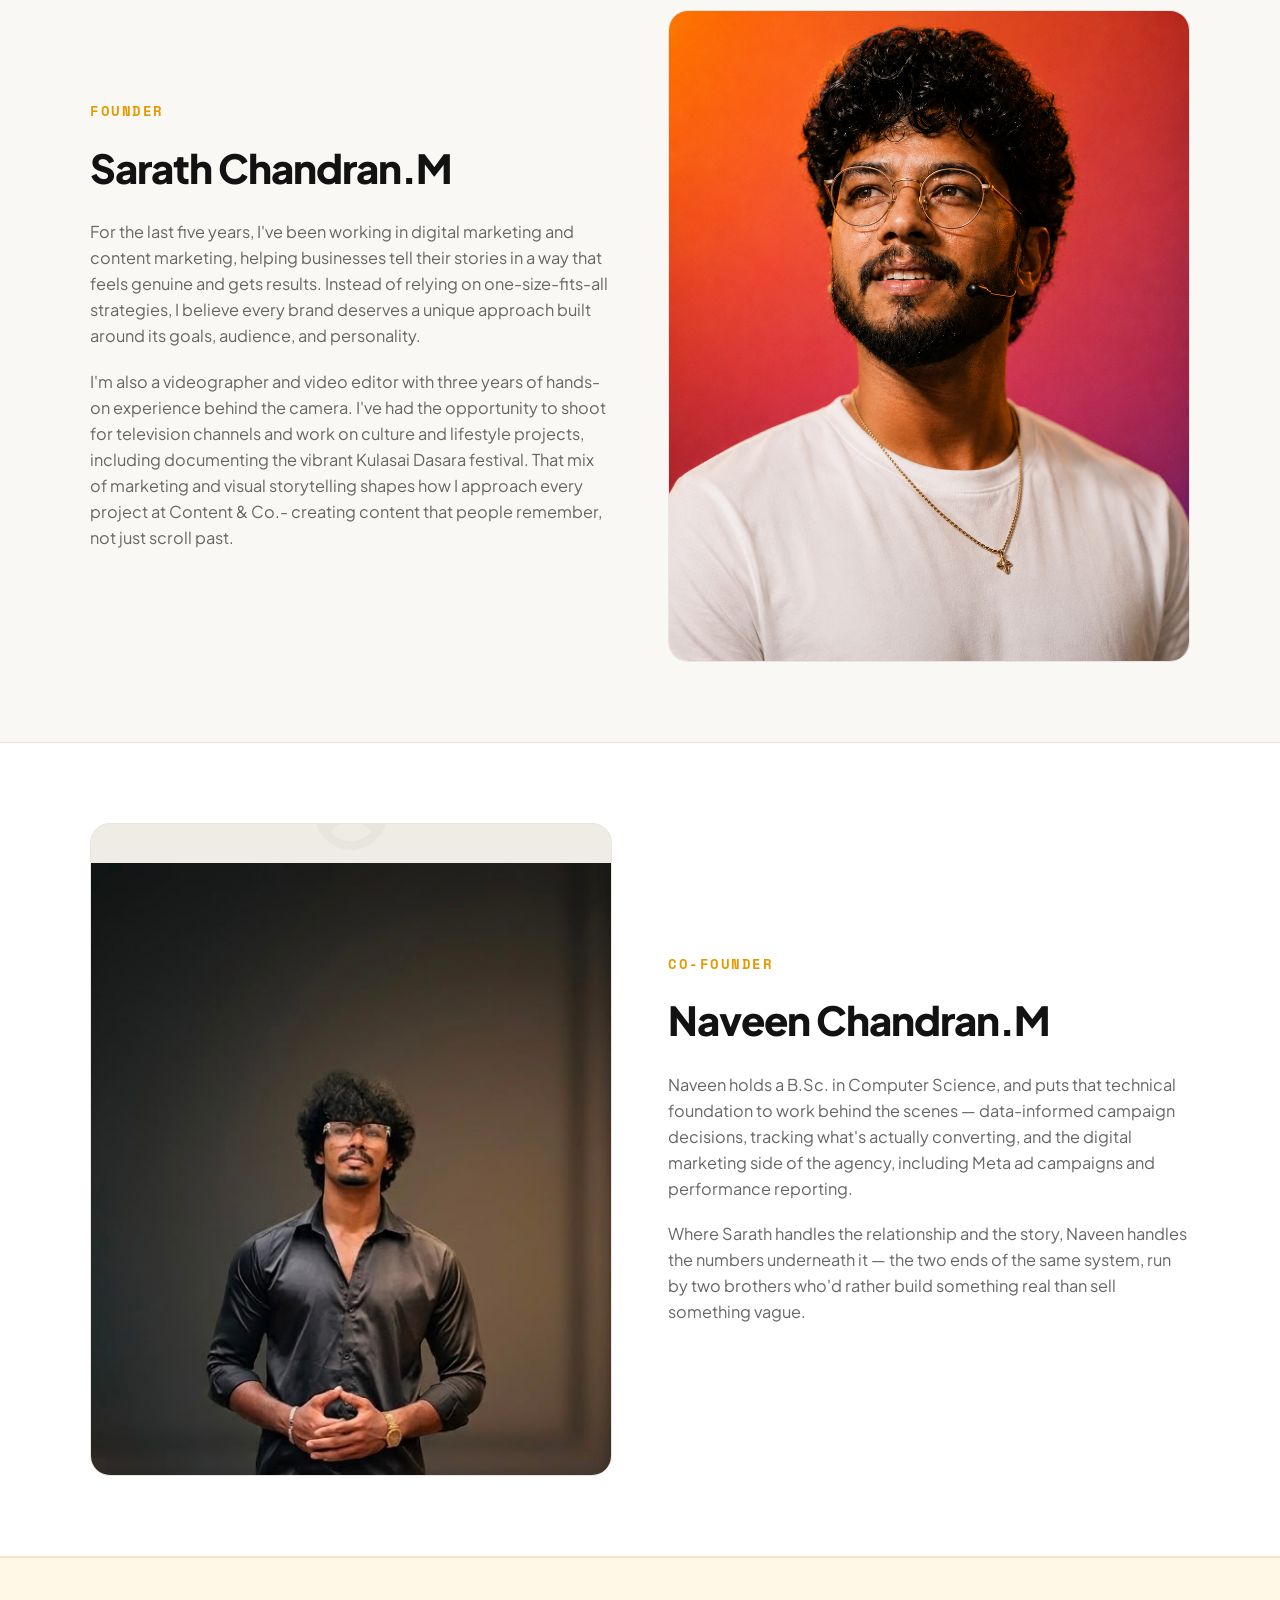
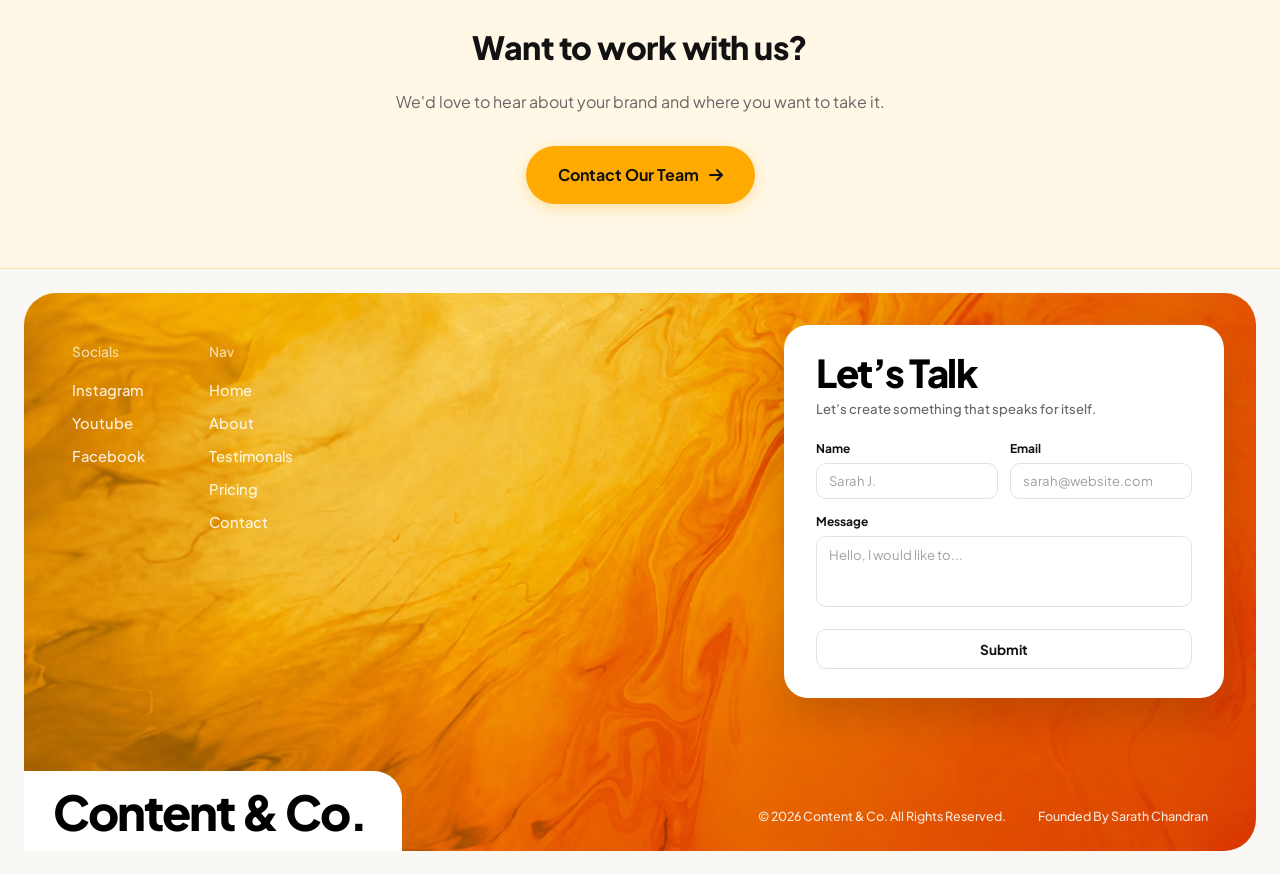
==== commit d2abf3b1: "Refactor header section in about.html" ====
--- a/about.html
+++ b/about.html
@@ -66,40 +66,35 @@
 </head>
 <body>
 
-   <header id="site-header">
-    <div class="top-bar">
-        <div class="top-bar-container">
-            <div class="top-bar-contact">
-                <a href="tel:+919342141898">
-                    <i class="fa fa-phone"></i> +91 9342141898
-                </a>
-                <a href="mailto:querry.contentandco@gmail.com">
-                    <i class="fas fa-envelope"></i> querry.contentandco@gmail.com
-                </a>
-            </div>
-            <div class="top-bar-social">
-                <a href="#" class="social-icon fb" aria-label="Facebook"><i class="fab fa-facebook-f"></i></a>
-                <a href="#" class="social-icon insta" aria-label="Instagram"><i class="fab fa-instagram"></i></a>
-                <a href="#" class="social-icon yt" aria-label="YouTube"><i class="fab fa-youtube"></i></a>
-            </div>
-        </div>
+    <header id="site-header">
+       
+        <div class="nav-container">
+        <!-- Brand Logo Area -->
+        <a href="index.html" class="logo">
+            <img src="images/logoc.png" alt="Content & Co. Logo" class="logo-img">
+            <span class="logo-text">Content & Co.</span>
+        </a>
+
+        <!-- Vertical Divider (as seen in image) -->
+        <div class="nav-divider"></div>
+
+        <button class="mobile-menu-btn" id="menu-btn" aria-label="Toggle Menu">
+            <i class="fas fa-bars"></i>
+        </button>
+
+        <!-- Navigation Links -->
+        <ul class="nav-links" id="nav-links">
+            <li><a href="index.html">Home</a></li>
+            <li><a href="services.html">Services</a></li>
+            <li><a href="pricing.html">Pricing</a></li>
+            <li><a href="about.html">About Us</a></li>
+            <li><a href="testimonials.html">Testimonials</a></li>
+        </ul>
+
+        <!-- Action Button -->
+        <a href="contact.html" class="btn-nav">Contact Us</a>
     </div>
-        <div class="nav-container">
-            <a href="/" class="logo">
-                <img src="images/logoc.png" alt="Content & Co" class="logo-img">
-            </a>
-            <button class="mobile-menu-btn" id="menu-btn" aria-label="Toggle Menu">
-                <i class="fas fa-bars"></i>
-            </button>
-            <ul class="nav-links" id="nav-links">
-                <li><a href="/">Home</a></li>
-                <li><a href="/services">Services</a></li>
-                <li><a href="/pricing">Pricing</a></li>
-                <li><a href="/about">About Us</a></li>
-                <li><a href="/testimonials">Testimonials</a></li>
-                <li><a href="/contact" class="btn-nav">Contact Us</a></li>
-            </ul>
-        </div>
+
     </header>
 
     <!-- Page Hero -->
--- a/styles.css
+++ b/styles.css
@@ -276,125 +276,216 @@
 }
 
 /* ===================================================
-   HEADER & NAV
-   =================================================== */
-header, #site-header {
+   RIOTT-STYLE PILL NAVBAR & IPHONE GLASS SCROLL EFFECT
+   =================================================== */
+
+#site-header {
     position: fixed;
-    top: 0;
+    top: 20px;
     left: 0;
     width: 100%;
-    background: rgba(250, 248, 245, 0.95);
-    backdrop-filter: blur(12px);
     z-index: 1000;
-    border-bottom: 1px solid var(--border-color);
-    transition: box-shadow 0.3s ease;
-}
-
-#site-header.scrolled {
-    box-shadow: 0 6px 24px rgba(0, 0, 0, 0.06);
+    pointer-events: none; /* Allows clicks around floating pill */
+    transition: all 0.4s cubic-bezier(0.16, 1, 0.3, 1);
 }
 
 .nav-container {
-    max-width: 1280px;
+    pointer-events: auto;
+    max-width: 920px; /* Compact pill width */
     margin: 0 auto;
-    padding: 1.2rem 2rem;
-    height: 70px;
-    display: flex;
-    justify-content: space-between;
-    align-items: center;
-    position: relative;
-    z-index: 1001;
-}
-
+    padding: 0.5rem 0.6rem 0.5rem 1.8rem;
+    height: 60px;
+    display: flex;
+    align-items: center;
+    background: #ffffff;
+    border-radius: 50px;
+    box-shadow: 0 10px 30px rgba(0, 0, 0, 0.12);
+    border: 1px solid rgba(255, 255, 255, 0.8);
+    transition: all 0.4s cubic-bezier(0.16, 1, 0.3, 1);
+}
+
+/* Vertical line divider after logo */
+.nav-divider {
+    width: 1px;
+    height: 22px;
+    background-color: var(--border-color);
+    margin: 0 1.8rem 0 1.2rem;
+}
+/* Logo container flex alignment */
 .logo {
     display: flex;
     align-items: center;
-    padding: 0px 0;
-    height: 100%;
-}
-
+    gap: 0.6rem; /* Spacing between image and text */
+    text-decoration: none;
+}
+
+/* Logo Image Styling */
 .logo-img {
-    height: auto;
-    max-height: 60px; 
+    height: 60px; /* Adjust height to fit inside the 60px navbar */
     width: auto;
-    object-fit: fill;
-    display: block;
-    transition: max-height 0.3s ease;
-}
-
-@media (min-width: 426px) {
-    .logo-img {
-        max-height: 80px;
-    }
-}
-
-@media (min-width: 769px) {
-    .nav-container {
-        height: 60px;
-    }
-    
-    .logo-img {
-        max-height: 95px;
-    }
+    object-fit: contain;
+}
+@media screen and (max-width: 900px) {
+    /* Scale image slightly for smaller mobile pill height */
+    #site-header .logo-img {
+        height: 50px !important;
+    }
+
+    #site-header .logo {
+        gap: 0.45rem !important;
+    }
+}
+
+.logo {
+    display: flex;
+    align-items: center;
+    text-decoration: none;
+}
+
+.logo-text {
+    font-size: 1.25rem;
+    font-weight: 800;
+    color: var(--dark);
+    letter-spacing: -0.5px;
 }
 
 .nav-links {
     display: flex;
-    gap: 2.5rem;
+    gap: 1.8rem;
     list-style: none;
     align-items: center;
+    margin-right: auto;
 }
 
 .nav-links a {
     text-decoration: none;
     color: var(--text-main);
     font-weight: 600;
-    font-size: 0.95rem;
+    font-size: 0.92rem;
     transition: var(--transition);
-    position: relative;
-}
-
-.nav-links a:hover {
-    color: var(--primary-dark);
-}
-
+}
+
+.nav-links a:hover,
 .nav-links a.active {
-    color: var(--primary-dark);
-}
-
-.nav-links a.active::after {
-    content: '';
-    position: absolute;
-    bottom: -6px;
-    left: 0;
-    width: 100%;
-    height: 2px;
-    background: var(--primary);
-    border-radius: 2px;
-}
-
+    color: var(--dark);
+}
+
+/* Red Pill Button (Matched to Reference Image) */
 .btn-nav {
-    background-color: var(--dark);
+    background-color: #e60023; /* Bright Red */
     color: var(--white) !important;
-    padding: 0.75rem 1.5rem;
+    padding: 0.65rem 1.6rem;
     border-radius: 50px;
+    font-weight: 700;
+    font-size: 0.9rem;
+    text-decoration: none;
     transition: var(--transition);
+    border: none;
 }
 
 .btn-nav:hover {
-    background-color: var(--primary);
-    color: var(--dark) !important;
-}
-
+    background-color: #cc001f;
+    transform: scale(1.02);
+}
+
+/* ===================================================
+   GLASSMORPHISM ON SCROLL (iPhone Translucent Blur)
+   =================================================== */
+
+#site-header.scrolled {
+    top: 12px;
+}
+
+/* Optimized Mobile Glass Effect (Applies to all scrolled states) */
+#site-header.scrolled .nav-container {
+    /* 1. Ultra-thin translucent base layer */
+    background: rgba(255, 255, 255, 0.32) !important;
+    
+    /* 2. Tuned blur & saturation for smooth mobile GPU rendering */
+    backdrop-filter: blur(24px) saturate(200%) !important;
+    -webkit-backdrop-filter: blur(24px) saturate(200%) !important;
+    
+    /* 3. Crisp multi-layered specular edge highlights */
+    border: 1px solid rgba(255, 255, 255, 0.6) !important;
+    box-shadow: 0 8px 32px rgba(0, 0, 0, 0.1), 
+                inset 0 1px 1px 0 rgba(255, 255, 255, 0.8),
+                inset 0 -1px 1px 0 rgba(255, 255, 255, 0.2) !important;
+}
 .mobile-menu-btn {
-    display: none;
-    font-size: 1.5rem;
+    display: none; /* Hides hamburger menu on laptops & desktops */
     background: transparent;
     border: none;
     cursor: pointer;
-    color: var(--dark);
-    padding: 0.5rem;
-    z-index: 1002;
+}
+/* ===================================================
+   MOBILE ADJUSTMENTS (Forced Specificity & Clean Layout)
+   =================================================== */
+
+@media screen and (max-width: 900px) {
+    #site-header {
+        top: 12px !important;
+    }
+
+    #site-header .nav-container {
+        width: 92% !important;
+        max-width: 100% !important;
+        height: 52px !important;
+        padding: 0 1.2rem !important;
+        justify-content: space-between !important;
+    }
+    
+    #site-header .nav-divider {
+        display: none !important;
+    }
+
+    /* Force hide the Contact button on mobile */
+    #site-header .btn-nav {
+        display: none !important;
+    }
+
+    #site-header .logo-text {
+        font-size: 1.1rem !important;
+        letter-spacing: -0.3px !important;
+    }
+
+    /* Clean Hamburger Menu - No Circle Background */
+    #site-header .mobile-menu-btn {
+        display: flex !important;
+        align-items: center !important;
+        justify-content: center !important;
+        font-size: 1.3rem !important;
+        width: auto !important;
+        height: auto !important;
+        background: transparent !important; /* Circle removed */
+        border-radius: 0 !important;
+        box-shadow: none !important;
+        border: none !important;
+        padding: 0 !important;
+        margin: 0 !important;
+        color: var(--dark) !important;
+    }
+
+    /* Dropdown menu overlay */
+    #site-header .nav-links {
+        display: none;
+        flex-direction: column;
+        position: absolute;
+        top: 60px;
+        left: 0;
+        width: 100%;
+        background: rgba(255, 255, 255, 0.95);
+        backdrop-filter: blur(20px);
+        -webkit-backdrop-filter: blur(20px);
+        padding: 1.25rem 1.5rem;
+        border-radius: 24px;
+        box-shadow: 0 10px 30px rgba(0, 0, 0, 0.12);
+        border: 1px solid rgba(255, 255, 255, 0.5);
+        gap: 1rem;
+    }
+
+    #site-header .nav-links.active {
+        display: flex !important;
+    }
 }
 
 /* ===================================================
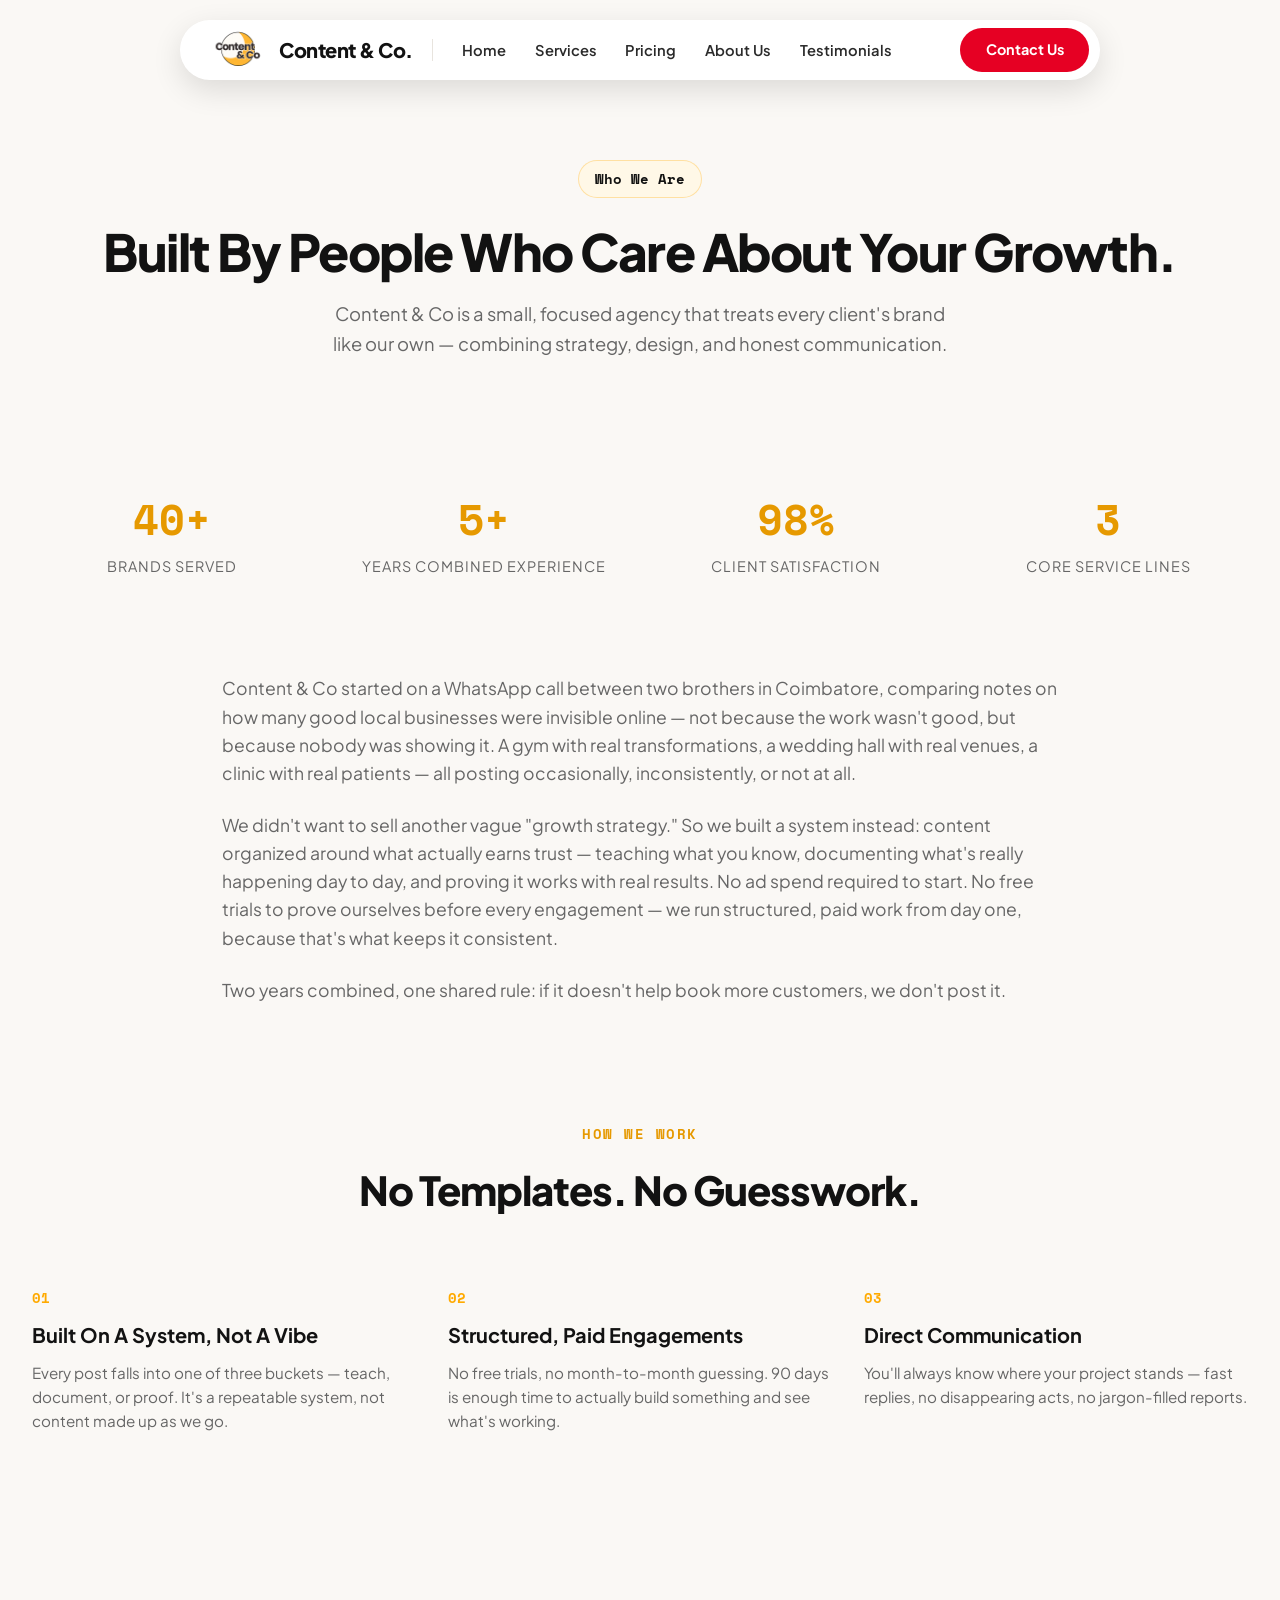
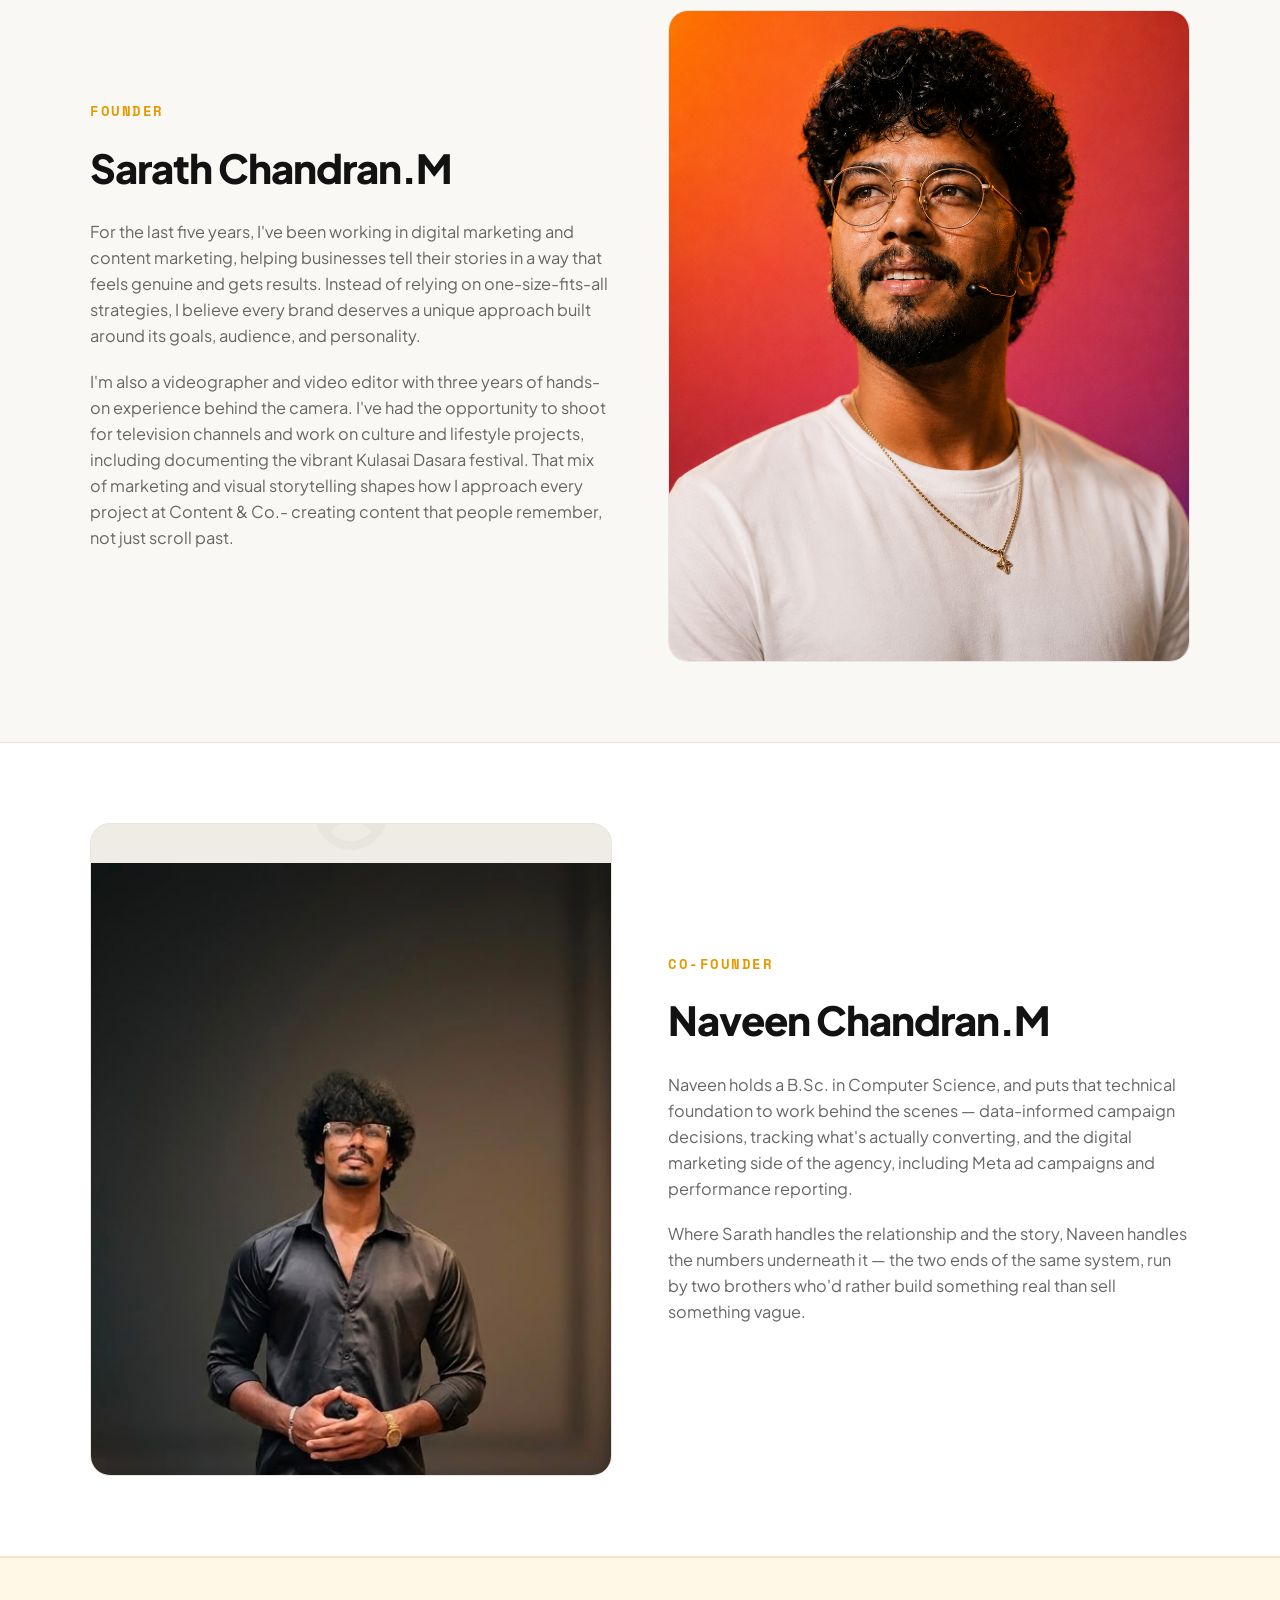
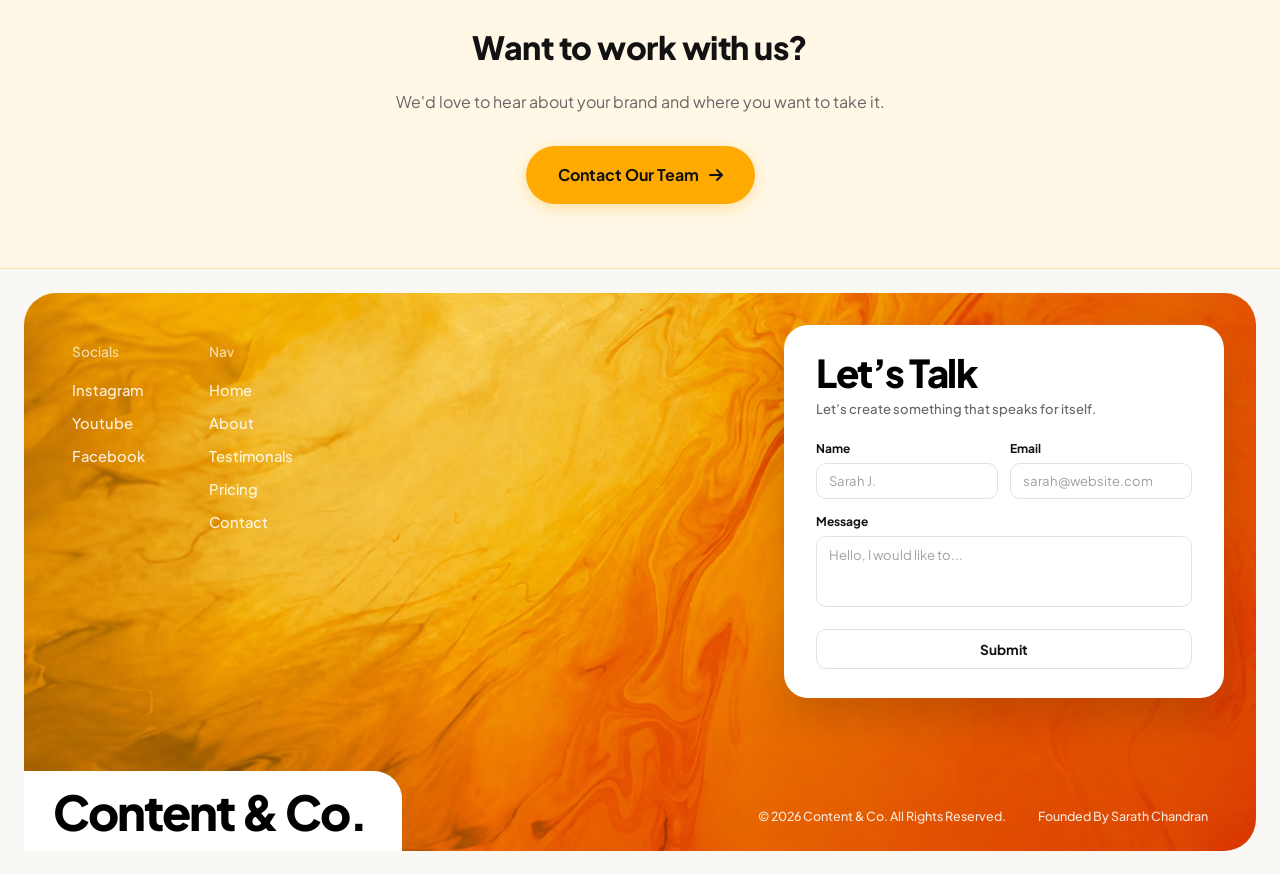
==== commit 489d937c: "Update navigation links to use absolute paths" ====
--- a/about.html
+++ b/about.html
@@ -84,15 +84,15 @@
 
         <!-- Navigation Links -->
         <ul class="nav-links" id="nav-links">
-            <li><a href="index.html">Home</a></li>
-            <li><a href="services.html">Services</a></li>
-            <li><a href="pricing.html">Pricing</a></li>
-            <li><a href="about.html">About Us</a></li>
-            <li><a href="testimonials.html">Testimonials</a></li>
+            <li><a href="/">Home</a></li>
+            <li><a href="/services">Services</a></li>
+            <li><a href="/pricing">Pricing</a></li>
+            <li><a href="/about">About Us</a></li>
+            <li><a href="/testimonials">Testimonials</a></li>
         </ul>
 
         <!-- Action Button -->
-        <a href="contact.html" class="btn-nav">Contact Us</a>
+        <a href="/contact" class="btn-nav">Contact Us</a>
     </div>
 
     </header>
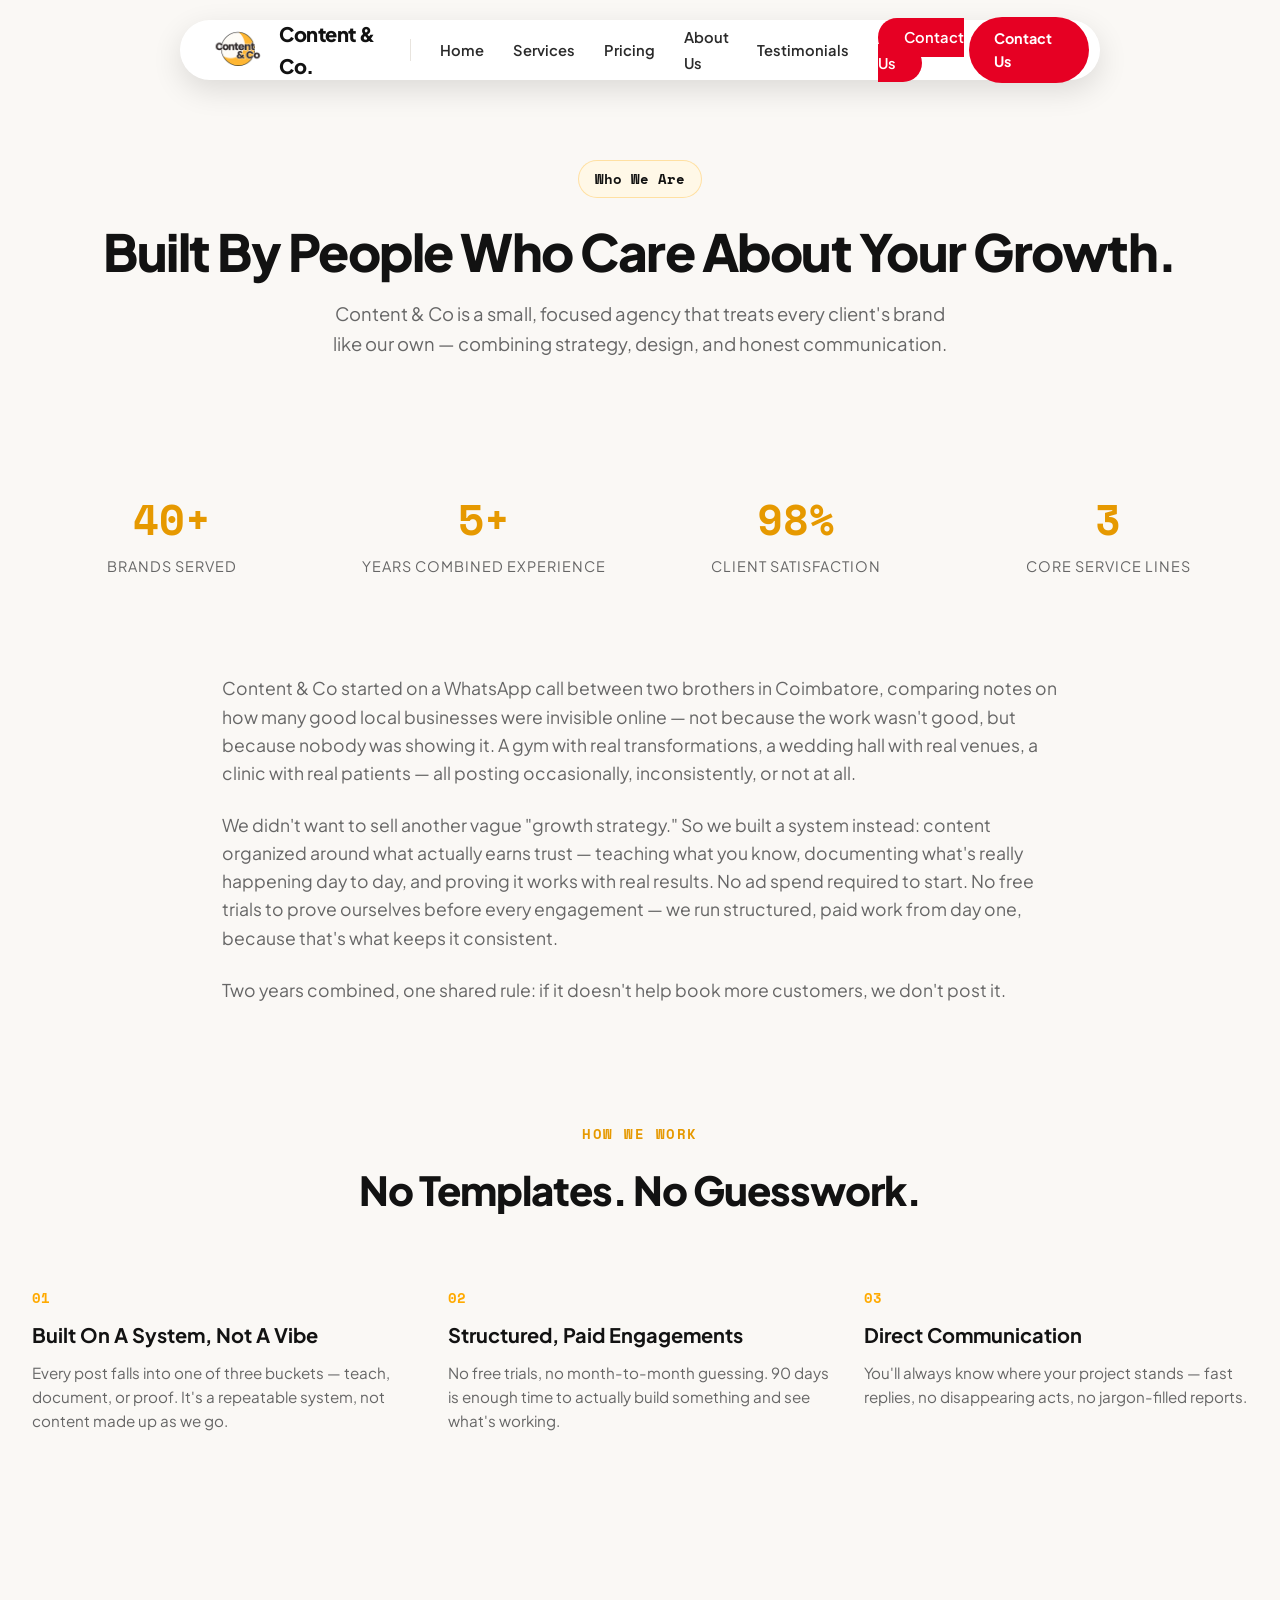
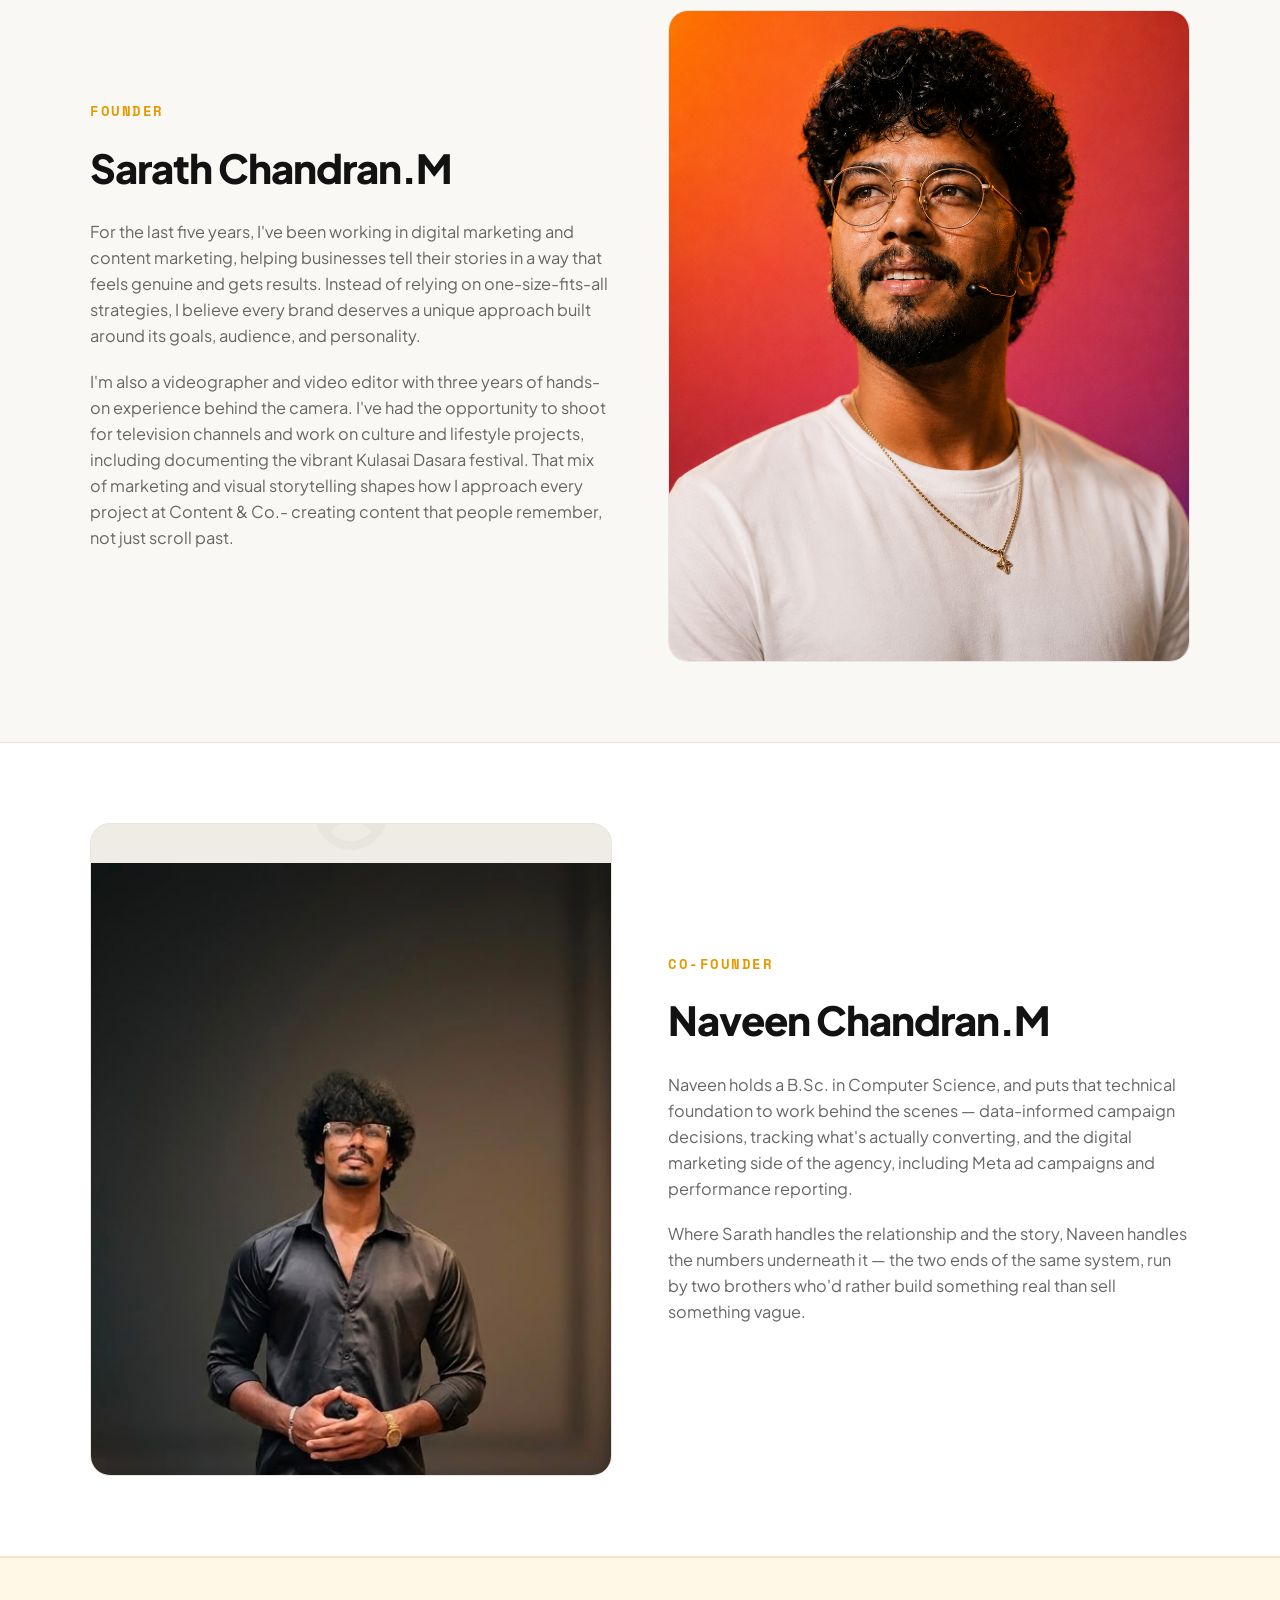
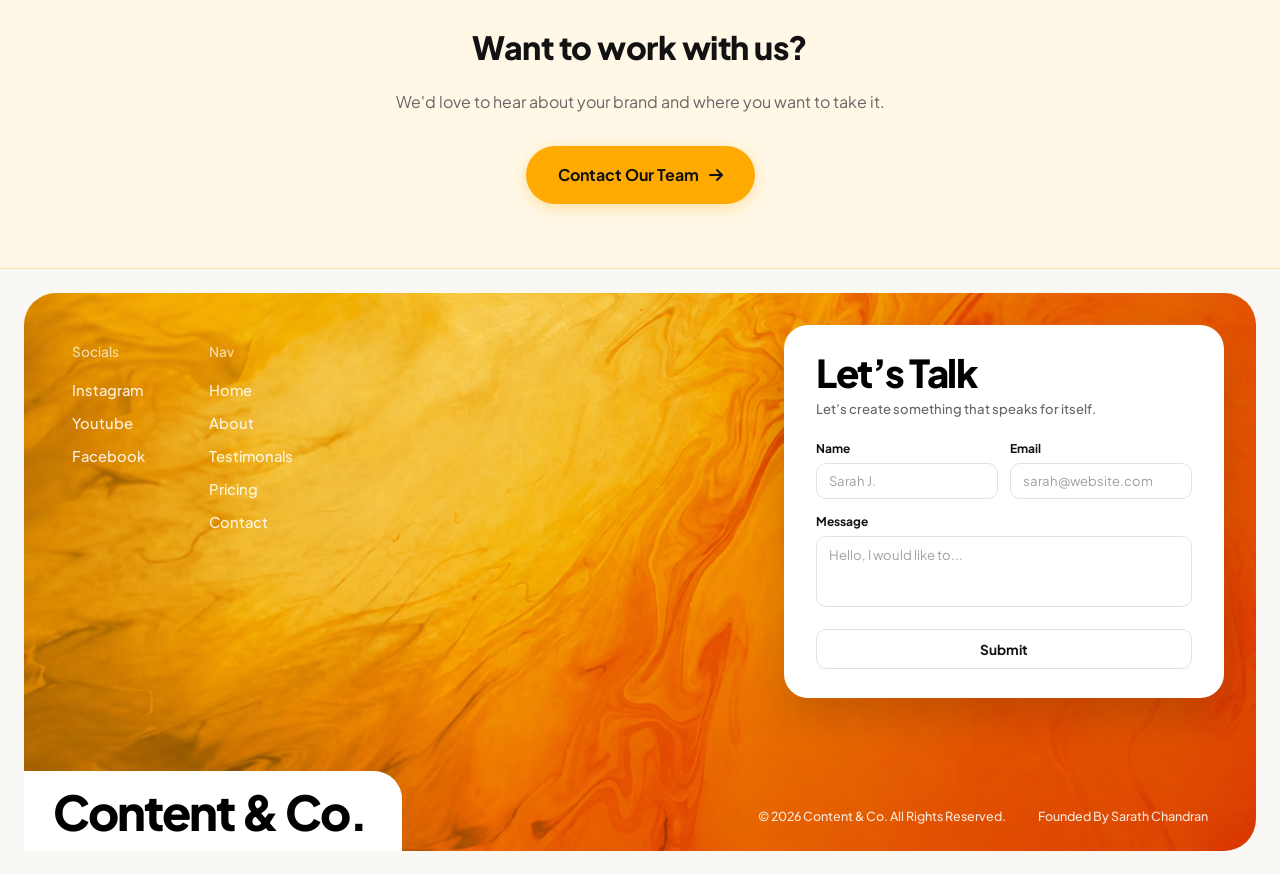
==== commit 9d0486a1: "Update about.html" ====
--- a/about.html
+++ b/about.html
@@ -82,14 +82,16 @@
             <i class="fas fa-bars"></i>
         </button>
 
-        <!-- Navigation Links -->
+         <!-- Navigation Links -->
         <ul class="nav-links" id="nav-links">
-            <li><a href="/">Home</a></li>
-            <li><a href="/services">Services</a></li>
-            <li><a href="/pricing">Pricing</a></li>
-            <li><a href="/about">About Us</a></li>
-            <li><a href="/testimonials">Testimonials</a></li>
-        </ul>
+    <li><a href="/">Home</a></li>
+    <li><a href="/services">Services</a></li>
+    <li><a href="/pricing">Pricing</a></li>
+    <li><a href="/about">About Us</a></li>
+    <li><a href="/testimonials">Testimonials</a></li>
+    <!-- Place button inside the dropdown container -->
+    <li class="mobile-only-btn"><a href="/contact" class="btn-nav">Contact Us</a></li>
+</ul>
 
         <!-- Action Button -->
         <a href="/contact" class="btn-nav">Contact Us</a>
--- a/styles.css
+++ b/styles.css
@@ -164,118 +164,6 @@
 }
 
 /* ===================================================
-   TOP CONTACT & SOCIAL BAR
-   =================================================== */
-.top-bar {
-    background-color: #EFECE6;
-    border-bottom: 1px solid var(--border-color);
-    font-size: 0.85rem;
-    padding: 0.45rem 0;
-}
-
-.top-bar-container {
-    max-width: 1280px;
-    margin: 0 auto;
-    padding: 0 2rem;
-    display: flex;
-    justify-content: space-between;
-    align-items: center;
-}
-
-.top-bar-contact {
-    display: flex;
-    align-items: center;
-    gap: 1.8rem;
-}
-
-.top-bar-contact a {
-    color: var(--text-main);
-    text-decoration: none;
-    display: inline-flex;
-    align-items: center;
-    gap: 0.5rem;
-    font-weight: 600;
-    transition: var(--transition);
-}
-
-.top-bar-contact a i {
-    color: #e63946;
-    font-size: 0.9rem;
-}
-
-.top-bar-contact a:hover {
-    color: var(--primary-dark);
-}
-
-/* Social Icons */
-.top-bar-social {
-    display: flex;
-    align-items: center;
-    gap: 0.5rem;
-}
-
-.social-icon {
-    width: 28px;
-    height: 28px;
-    display: flex;
-    align-items: center;
-    justify-content: center;
-    border-radius: 4px;
-    color: var(--white);
-    text-decoration: none;
-    font-size: 0.85rem;
-    transition: var(--transition);
-}
-
-.social-icon.fb { background-color: #1877F2; }
-.social-icon.insta { background-color: #E4405F; }
-.social-icon.yt { background-color: #FF0000; }
-
-.social-icon:hover {
-    opacity: 0.88;
-    transform: translateY(-1px);
-}
-
-/* ===================================================
-   RESPONSIVE OVERRIDES
-   =================================================== */
-@media (max-width: 768px) {
-    .top-bar {
-        padding: 0.2rem 0;
-    }
-    .top-bar-container {
-        padding: 0 0.75rem;
-        justify-content: center;
-    }
-    
-    .top-bar-social {
-        display: none; 
-    }
-    
-    .top-bar-contact {
-        gap: 1rem;
-        font-size: 0.78rem;
-    }
-}
-
-@media (max-width: 480px) {
-    .top-bar {
-        padding: 0.3rem 0;
-    }
-
-    .top-bar-contact {
-        font-size: 0.68rem;
-        gap: 0.35rem 0.8rem;
-        flex-wrap: wrap;
-        justify-content: center;
-    }
-
-    .top-bar-contact a {
-        white-space: nowrap;
-    }
-}
-
-/* ===================================================
    RIOTT-STYLE PILL NAVBAR & IPHONE GLASS SCROLL EFFECT
    =================================================== */
 
@@ -325,6 +213,42 @@
     width: auto;
     object-fit: contain;
 }
+@media screen and (max-width: 900px) {
+    /* Hide ONLY the standalone header contact button, not the dropdown list item */
+    #site-header > .nav-container > .btn-nav {
+        display: none !important;
+    }
+
+    /* Ensure the button inside the dropdown links list displays correctly */
+    #site-header .nav-links .mobile-only-btn {
+        display: block;
+        width: 100%;
+    }
+
+    #site-header .nav-links .btn-nav {
+        display: block !important;
+        width: 100%;
+        text-align: center;
+        padding: 0.75rem 1rem;
+    }
+}
+/* Target screen sizes between 320px and 768px */
+@media screen and (min-width: 320px) and (max-width: 768px) {
+    /* Show the button list-item inside the dropdown menu */
+    .nav-links .mobile-only-btn {
+        display: block;
+        width: 100%;
+        margin-top: -0.9rem;
+    }
+
+    /* Style the Contact button full-width inside the dropdown */
+    .nav-links .btn-nav {
+        display: block;
+        width: 100%;
+        text-align: center;
+        padding: 0.75rem 1rem;
+    }
+} 
 @media screen and (max-width: 900px) {
     /* Scale image slightly for smaller mobile pill height */
     #site-header .logo-img {
